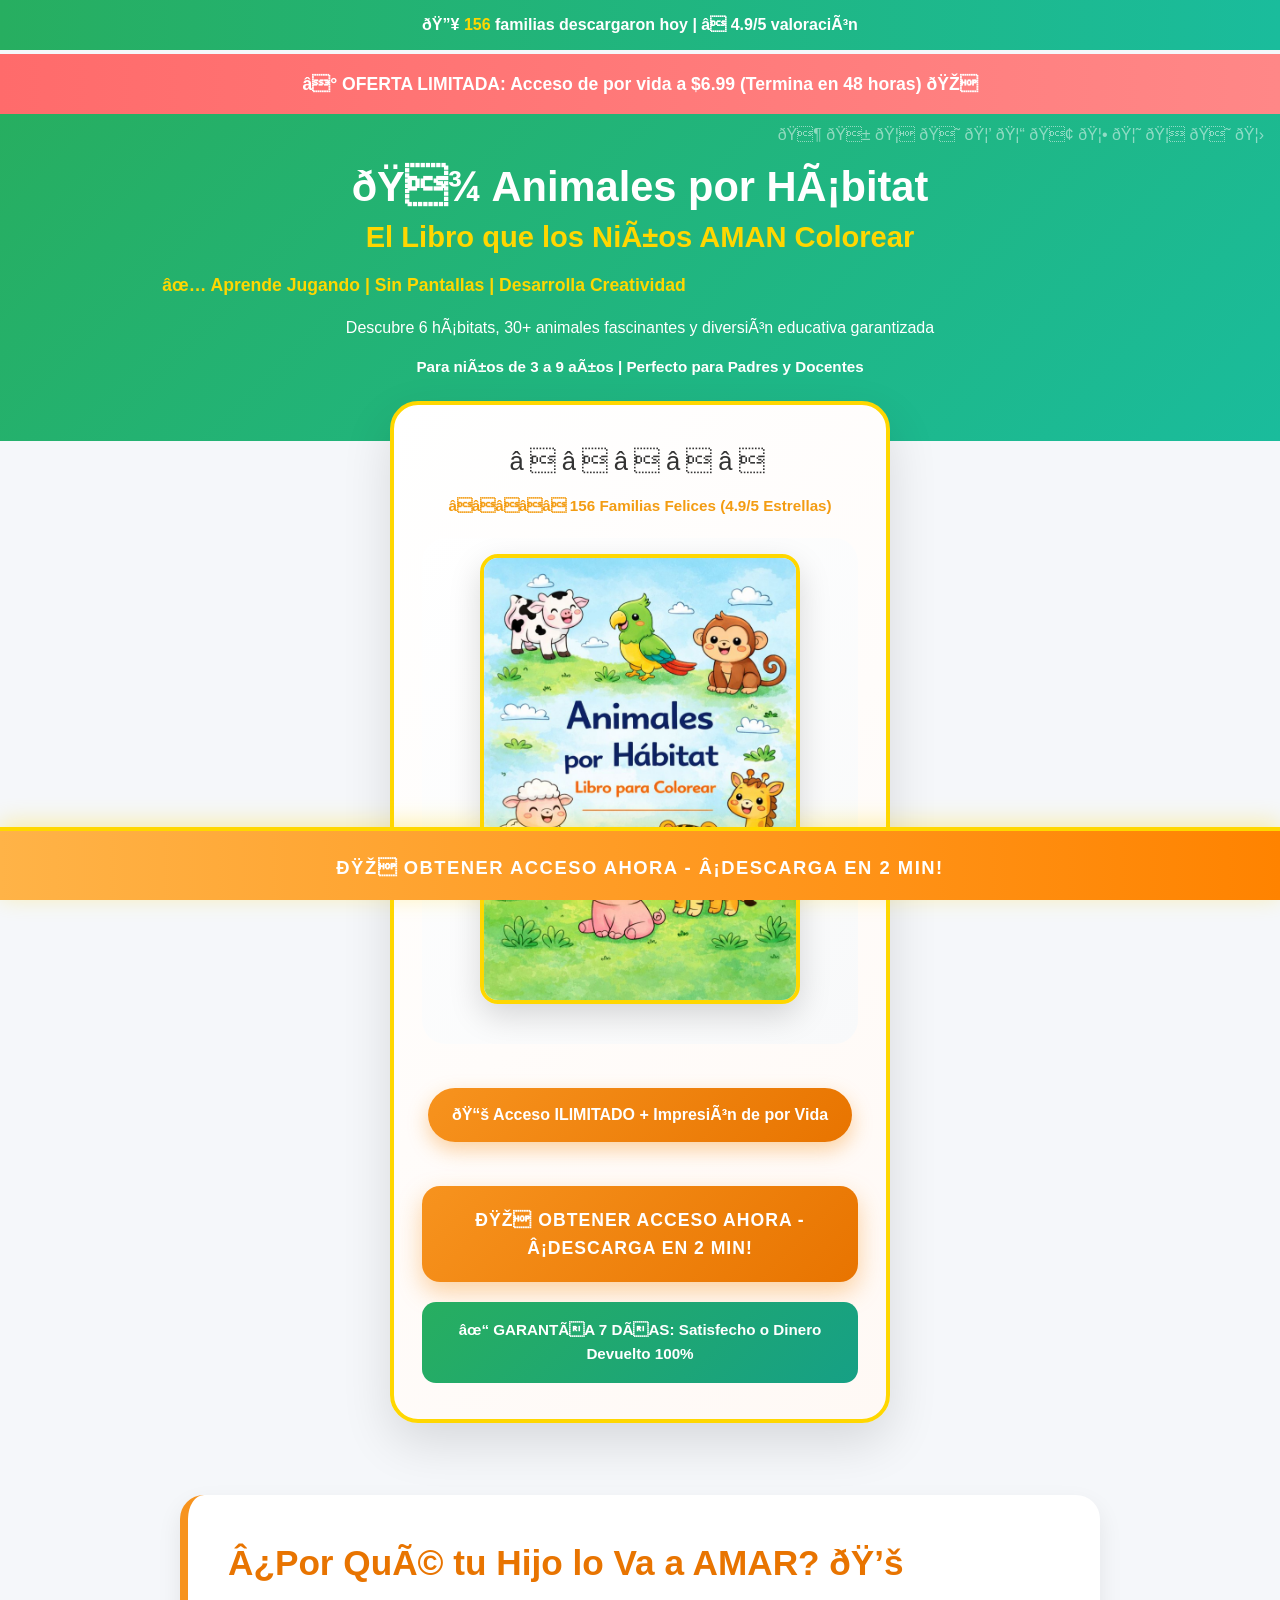
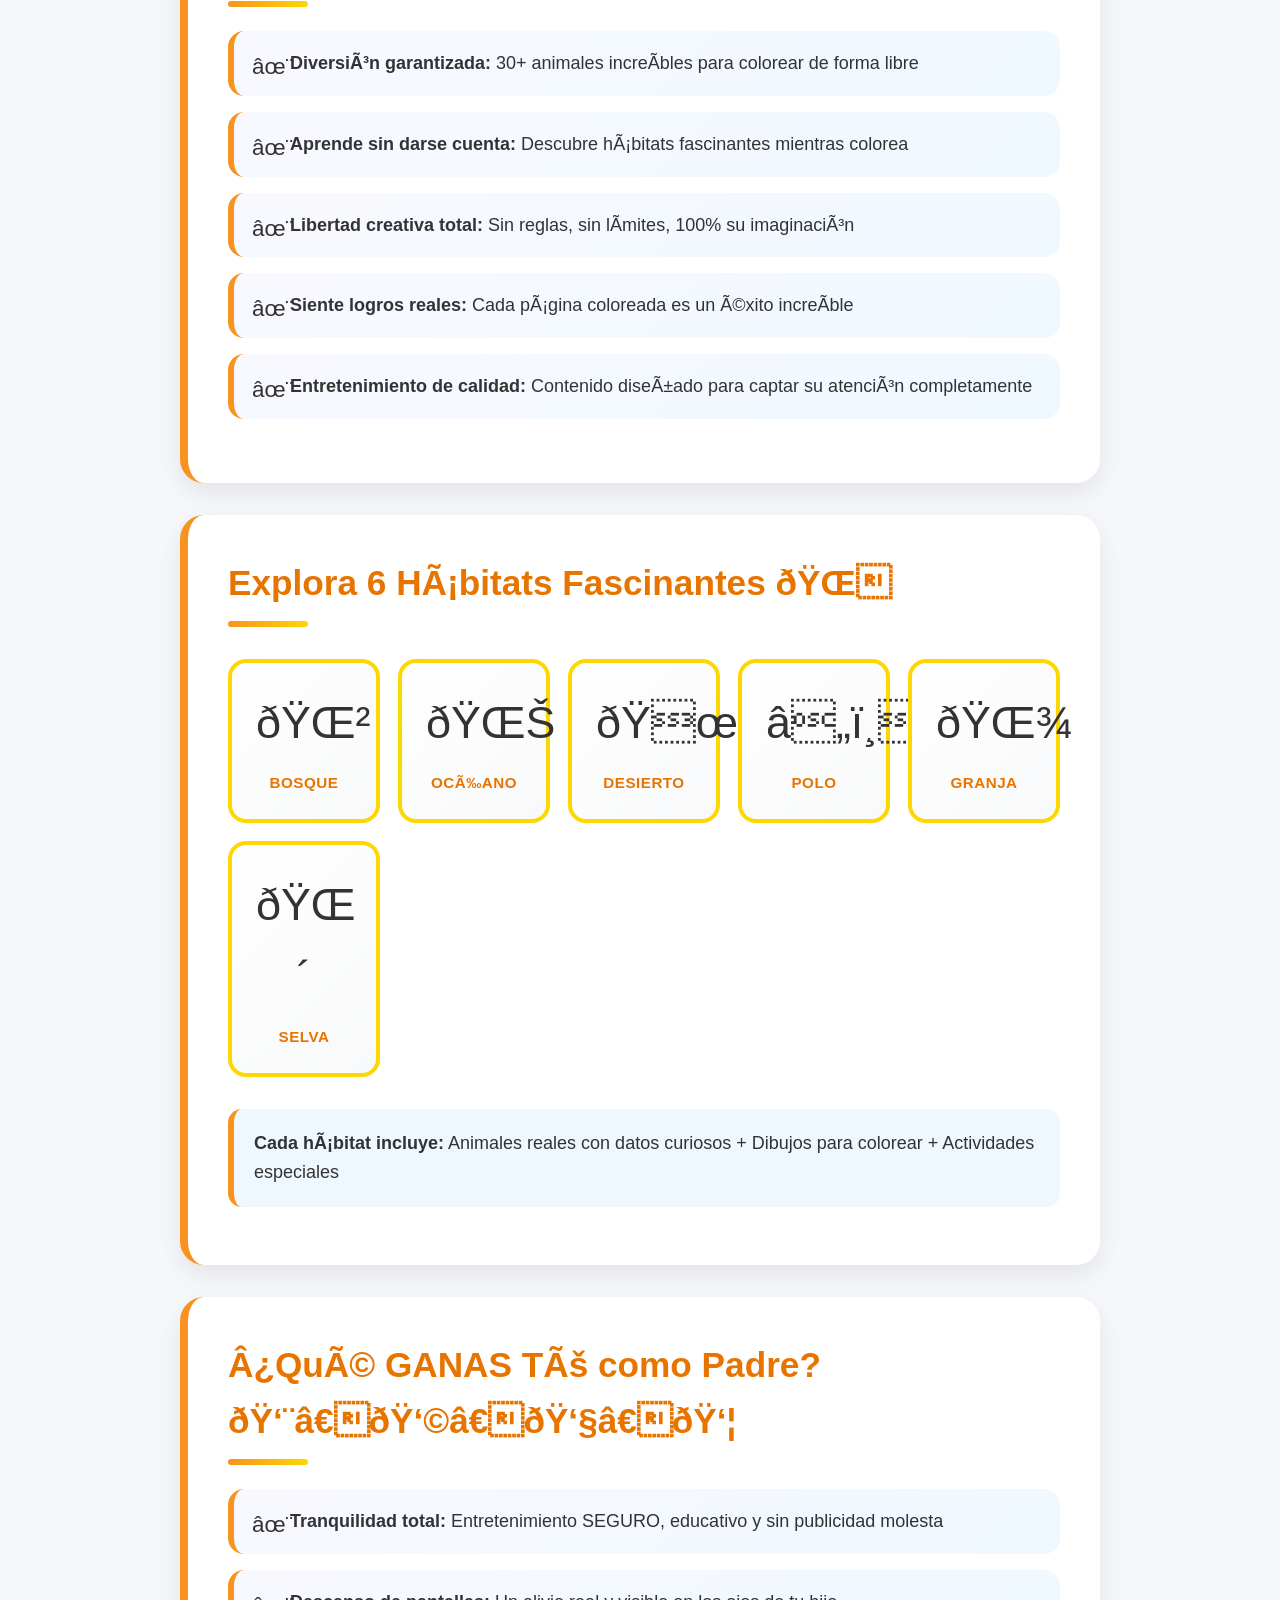
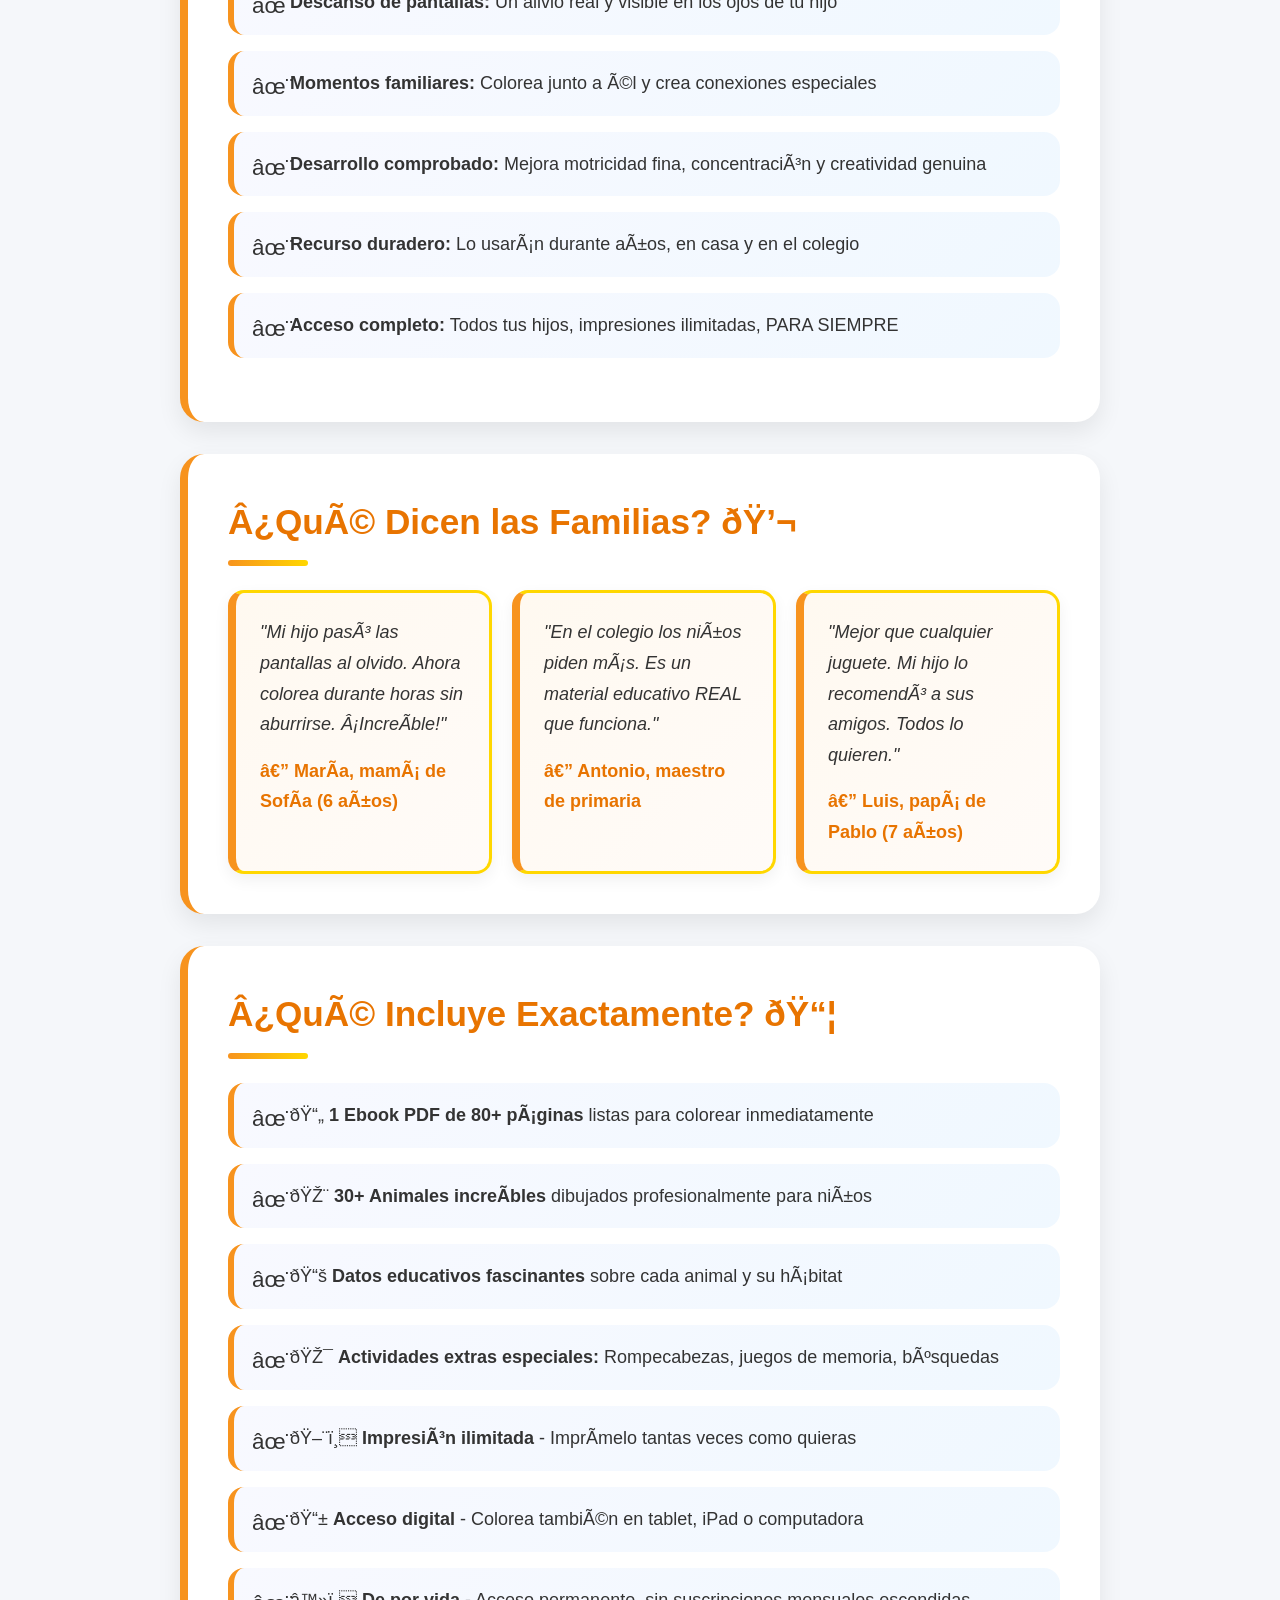
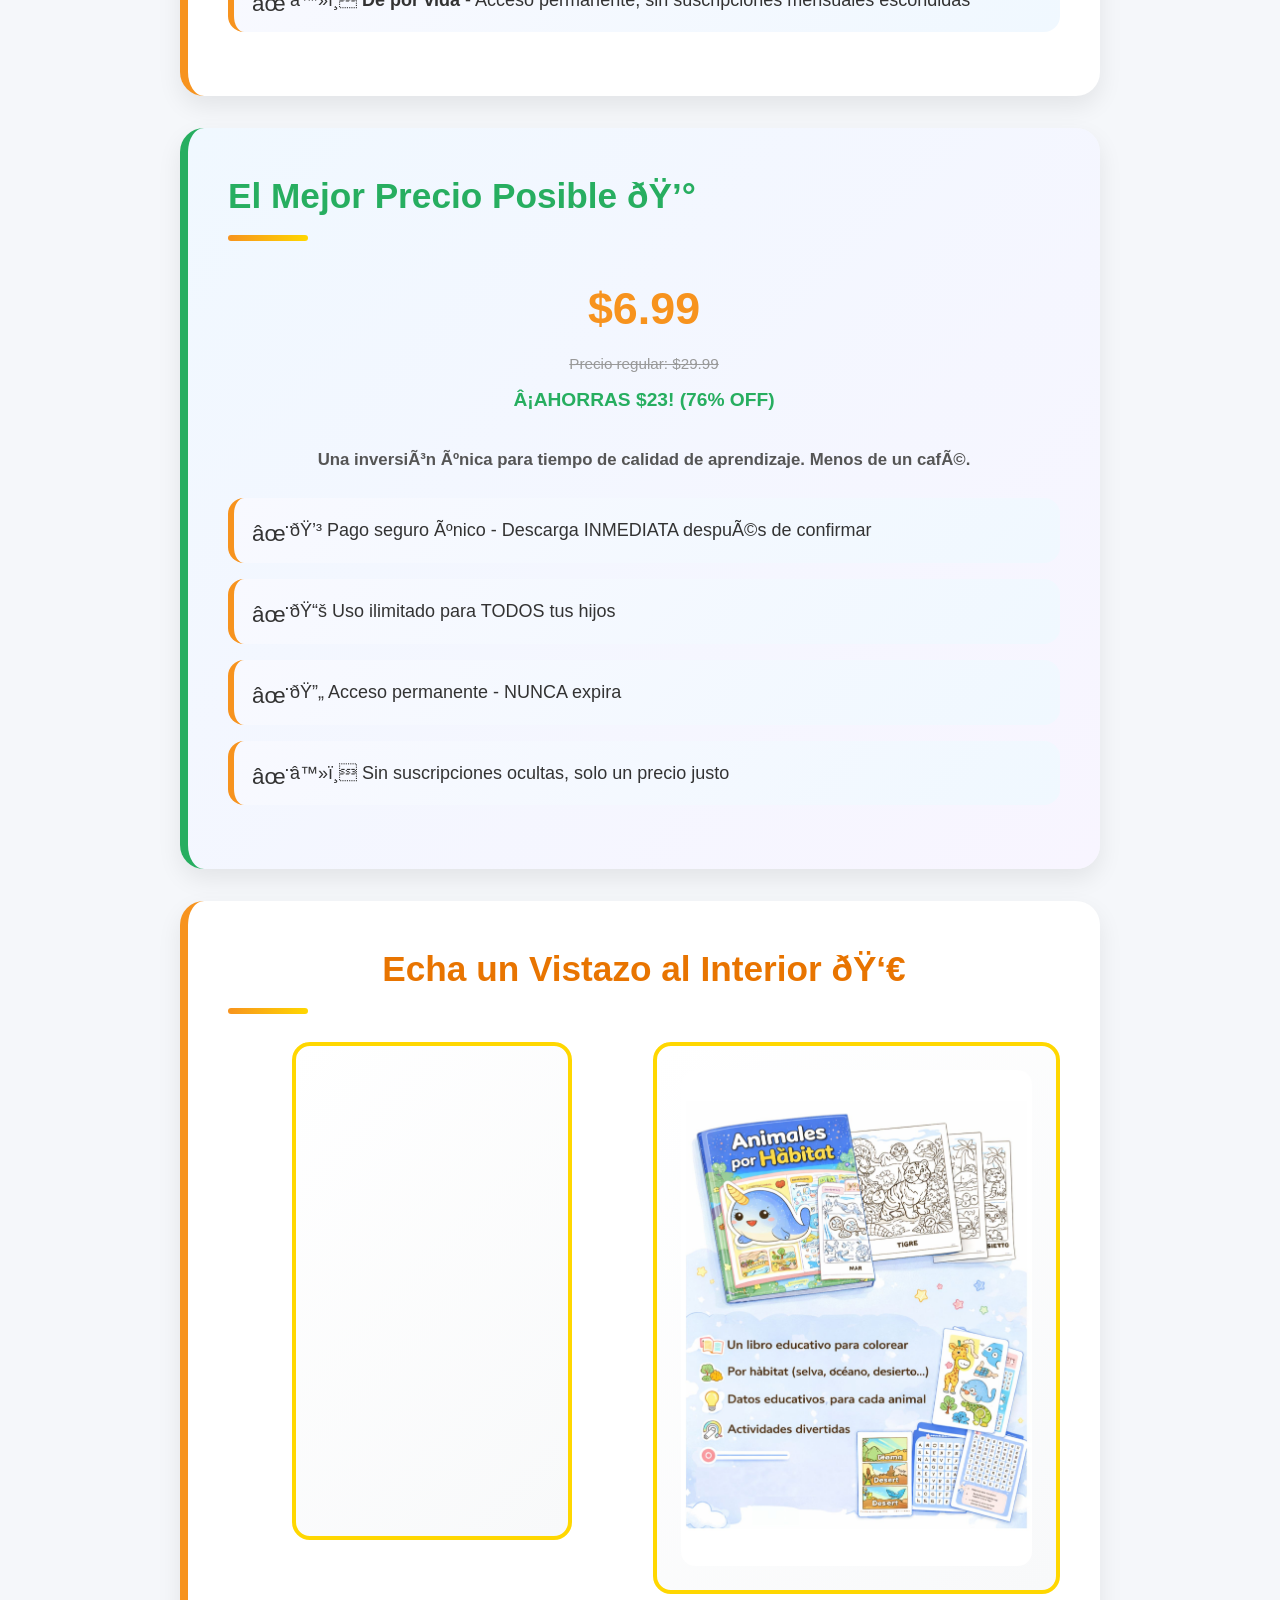
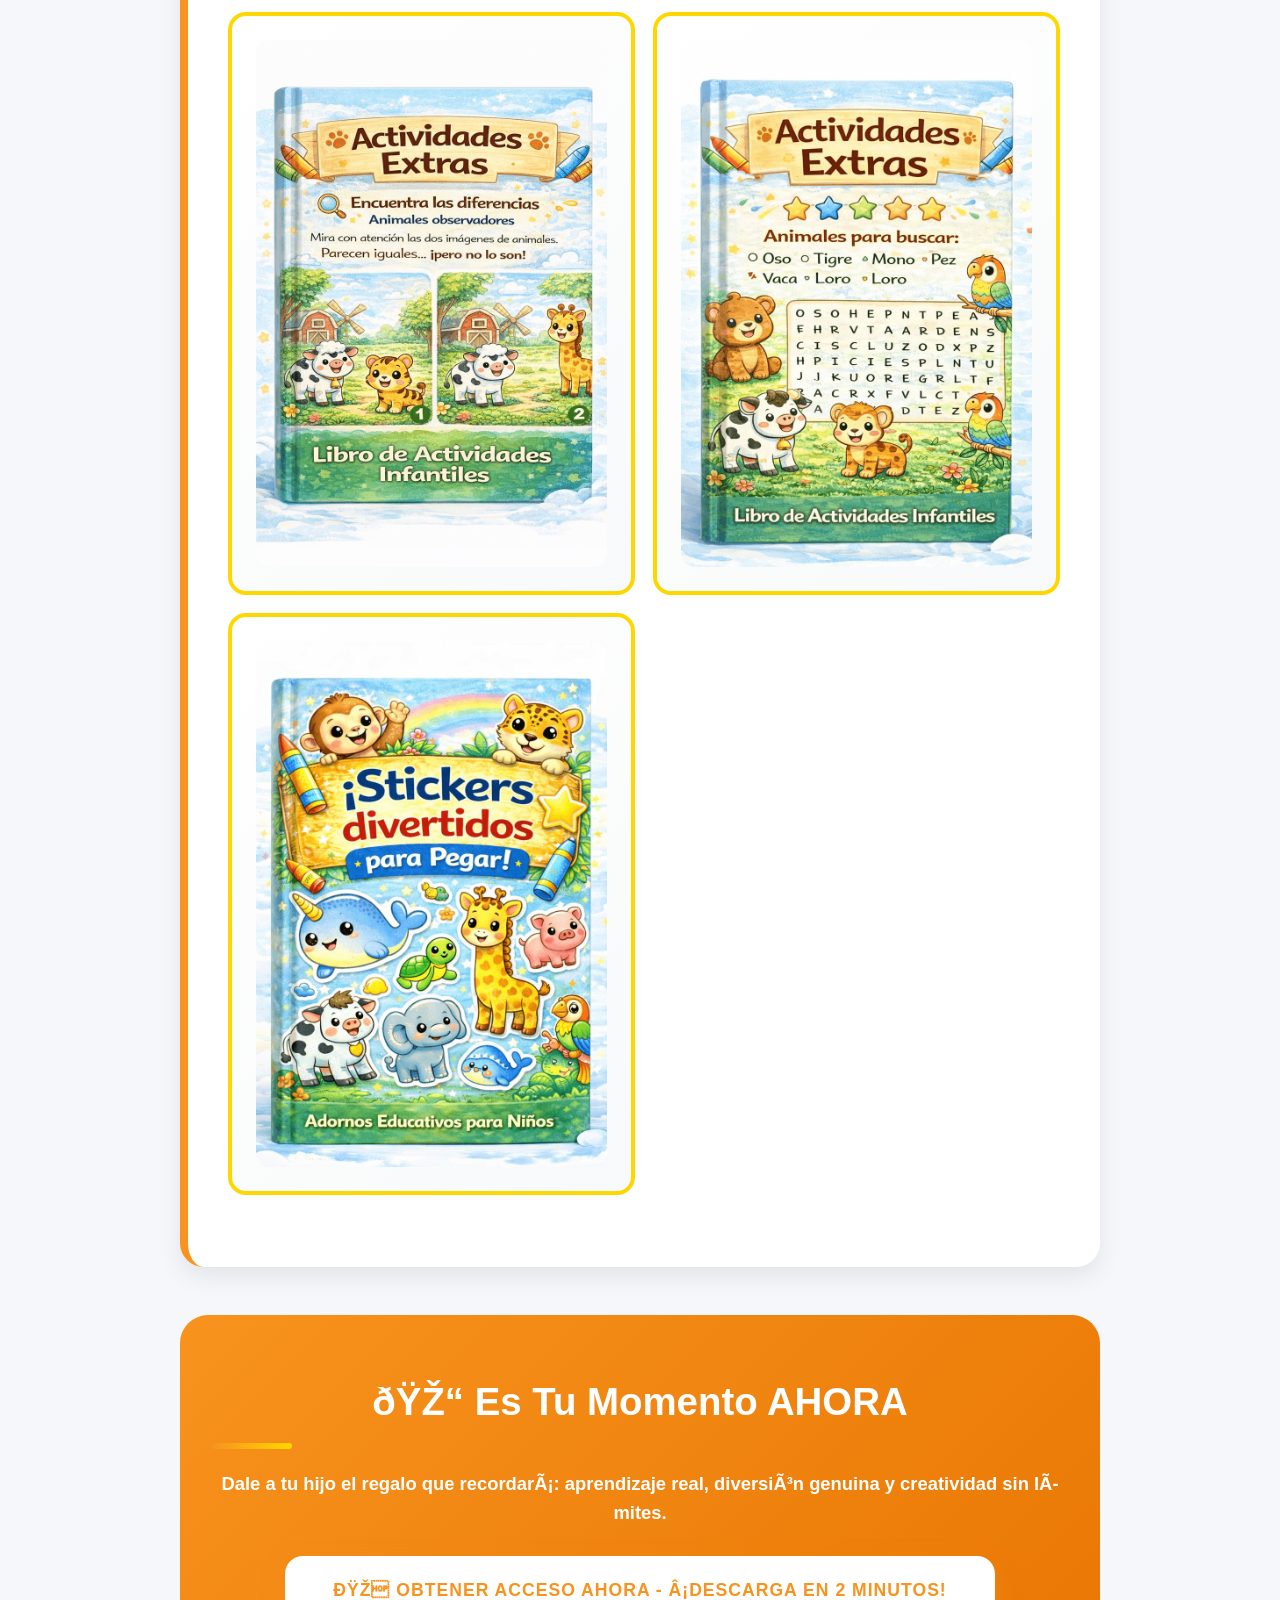
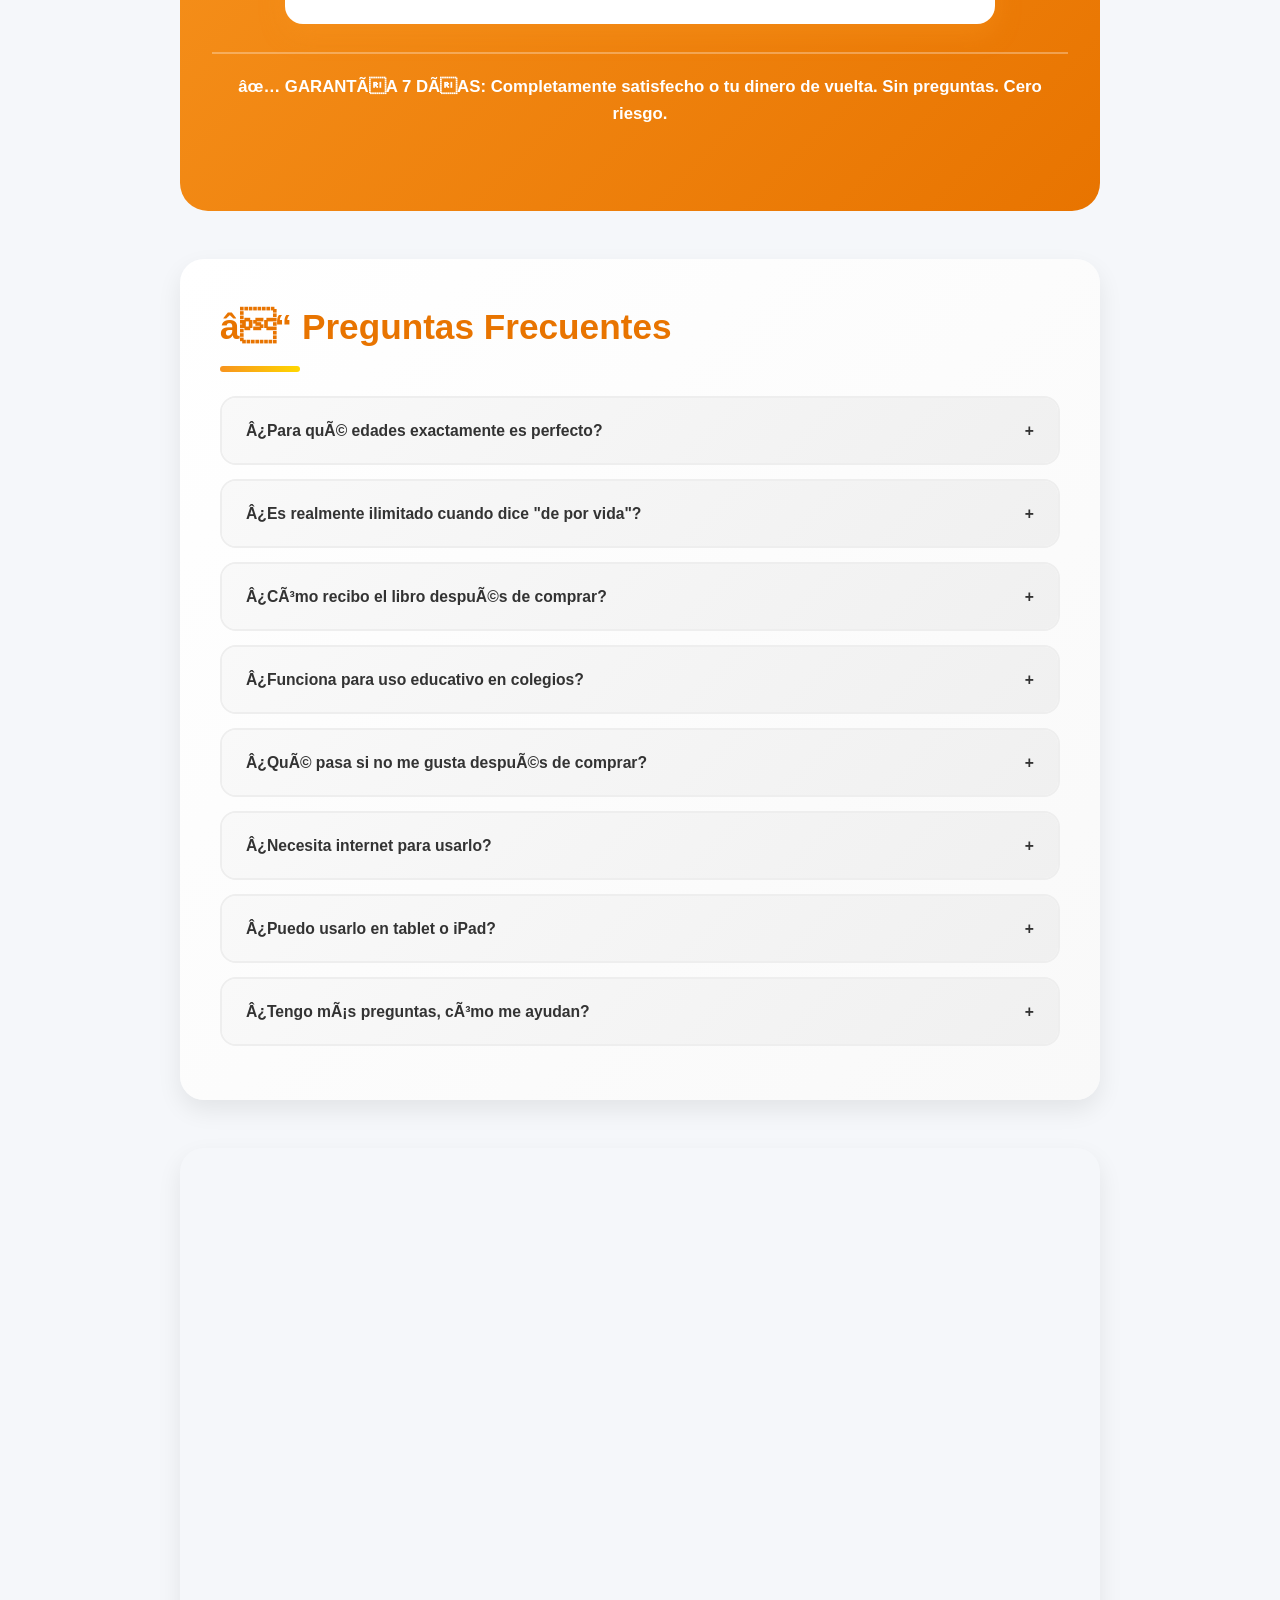
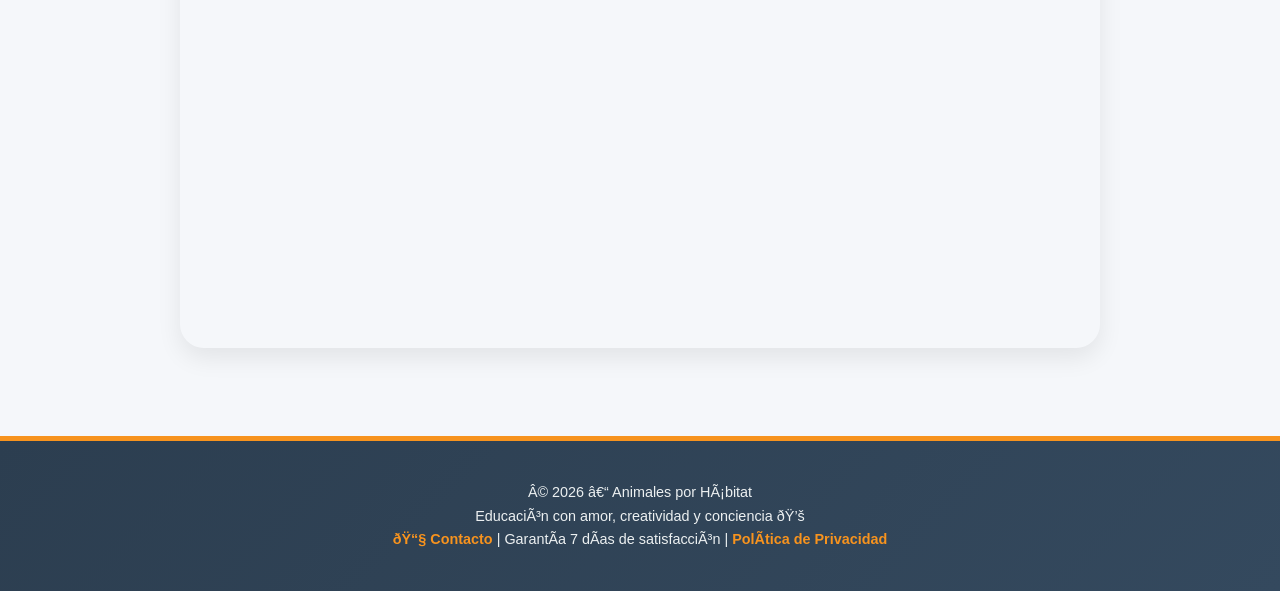
==== animales-habitat/index.html @ 16e258a2 "boton fijo" ====
<style>
      .fixed-bottom-btn {
        position: fixed;
        left: 0;
        right: 0;
        bottom: 0;
        z-index: 99999;
        background: linear-gradient(90deg, #ffb347 0%, #ff8300 100%);
        color: #fff;
        font-weight: 900;
        font-size: 1.15rem;
        text-align: center;
        padding: 22px 0 18px 0;
        border-top: 4px solid #ffd700;
        box-shadow: 0 -4px 24px 0 #ffd70055;
        text-transform: uppercase;
        letter-spacing: 1.5px;
        cursor: pointer;
        transition: background 0.2s, box-shadow 0.2s;
        display: flex;
        justify-content: center;
        align-items: center;
      }
      .fixed-bottom-btn:hover {
        background: linear-gradient(90deg, #ff8300 0%, #ffb347 100%);
        box-shadow: 0 -8px 32px 0 #ffd70099;
      }
      .fixed-bottom-btn a {
        color: #fff;
        text-decoration: none;
        width: 100%;
        display: block;
      }
      @media (max-width: 600px) {
        .fixed-bottom-btn {
          font-size: 1rem;
          padding: 16px 0 14px 0;
        }
      }
    </style>
    <div class="fixed-bottom-btn">
      <a href="https://pay.hotmart.com/O103935436Y" target="_blank" rel="noopener">
        🎁 OBTENER ACCESO AHORA - ¡DESCARGA EN 2 MIN!
      </a>
    </div>
<!doctype html>
<html lang="es">
  <head>
    <meta charset="UTF-8" />
    <meta name="viewport" content="width=device-width, initial-scale=1.0" />
    <title>Animales por Hábitat – Libro Educativo para Colorear | +4.9★</title>
    <meta
      name="description"
      content="Libro educativo para colorear con 30+ animales y 6 hábitats. Aprenden mientras juegan, sin pantallas. Para niños 3-9 años. Acceso ilimitado $6.99"
    />

    <!-- Facebook Pixel Code -->
    <!-- Meta Pixel Code -->
    <script>
      !(function (f, b, e, v, n, t, s) {
        if (f.fbq) return;
        n = f.fbq = function () {
          n.callMethod
            ? n.callMethod.apply(n, arguments)
            : n.queue.push(arguments);
        };
        if (!f._fbq) f._fbq = n;
        n.push = n;
        n.loaded = !0;
        n.version = "2.0";
        n.queue = [];
        t = b.createElement(e);
        t.async = !0;
        t.src = v;
        s = b.getElementsByTagName(e)[0];
        s.parentNode.insertBefore(t, s);
      })(
        window,
        document,
        "script",
        "https://connect.facebook.net/en_US/fbevents.js",
      );
      fbq("init", "1241944681198019");
      fbq("track", "PageView");
    </script>
    <noscript
      ><img
        height="1"
        width="1"
        style="display: none"
        src="https://www.facebook.com/tr?id=1241944681198019&ev=PageView&noscript=1"
    /></noscript>
    <!-- End Meta Pixel Code -->
    <!-- End Facebook Pixel Code -->

    <style>
      :root {
        --orange: #f7931e;
        --orange-dark: #e87400;
        --green: #27ae60;
        --bg: #f5f7fa;
        --card: #ffffff;
        --accent-yellow: #ffd700;
      }

      * {
        box-sizing: border-box;
      }

      html,
      body {
        margin: 0;
        padding: 0;
        overflow-x: hidden;
        width: 100%;
      }

      body {
        padding-top: 54px;
        font-family:
          -apple-system, BlinkMacSystemFont, "Segoe UI", Roboto,
          "Helvetica Neue", Arial, sans-serif;
        background: var(--bg);
        color: #333;
        line-height: 1.6;
        font-size: clamp(16px, 2.5vw, 18px);
      }

      /* CONTADOR SUPERIOR */
      .counter-fixed {
        position: fixed;
        top: 0;
        left: 0;
        width: 100%;
        background: linear-gradient(90deg, var(--green), #1abc9c);
        color: #fff;
        text-align: center;
        padding: 12px 16px;
        font-weight: 700;
        z-index: 9999;
        font-size: clamp(0.85rem, 2vw, 1rem);
      }

      .counter-fixed strong {
        color: var(--accent-yellow);
      }

      /* BANNER URGENCIA */
      .urgency-banner {
        background: linear-gradient(90deg, #ff6b6b, #ff8787);
        color: #fff;
        padding: 16px;
        text-align: center;
        font-weight: 800;
        font-size: clamp(0.95rem, 2.5vw, 1.1rem);
        animation: pulse-banner 2s infinite;
      }

      @keyframes pulse-banner {
        0%,
        100% {
          transform: scale(1);
        }
        50% {
          transform: scale(1.02);
        }
      }

      /* HEADER */
      header {
        background: linear-gradient(135deg, var(--green), #1abc9c);
        color: #fff;
        text-align: center;
        padding: 48px 24px 48px;
        position: relative;
        overflow: hidden;
      }

      header::before {
        content: "🐶 🐱 🦁 🐘 🦒 🦓 🐢 🦕 🦘 🦏 🐘 🦛";
        position: absolute;
        top: 8px;
        right: 16px;
        font-size: 1rem;
        opacity: 0.5;
      }

      header h1 {
        font-size: clamp(1.8rem, 6vw, 2.6rem);
        margin: 0 0 12px 0;
        font-weight: 900;
        line-height: 1.2;
      }

      header h1 span {
        display: block;
        font-size: 0.7em;
        color: var(--accent-yellow);
        margin-top: 8px;
      }

      header p {
        max-width: 800px;
        margin: 14px auto;
        font-size: 1rem;
      }

      /* HERO CARD PRINCIPAL */
      .hero-card {
        max-width: 500px;
        background: linear-gradient(135deg, #fff, #fff9f5);
        border-radius: 28px;
        padding: 36px 28px;
        box-shadow: 0 20px 50px rgba(0, 0, 0, 0.12);
        text-align: center;
        position: relative;
        margin: -40px auto 40px;
        border: 4px solid var(--accent-yellow);
      }

      .hero-card::before {
        content: "⭐⭐⭐⭐⭐";
        display: block;
        font-size: 1.6rem;
        margin-bottom: 12px;
        letter-spacing: 6px;
      }

      .rating-text {
        font-size: 0.95rem;
        color: #f39c12;
        font-weight: 800;
        margin-bottom: 20px;
      }

      .hero-card img {
        width: 100%;
        border-radius: 24px;
        margin-bottom: 24px;
        object-fit: cover;
        box-shadow: 0 16px 40px rgba(0, 0, 0, 0.15);
        transition:
          transform 0.4s ease,
          box-shadow 0.4s ease;
        border: 5px solid var(--accent-yellow);
      }

      .hero-card img:hover {
        transform: scale(1.08);
        box-shadow: 0 20px 50px rgba(247, 147, 30, 0.35);
      }

      /* HERO CAROUSEL */
      .hero-carousel-container {
        position: relative;
        width: 100%;
        margin-bottom: 24px;
        border-radius: 24px;
        overflow: hidden;
        background: linear-gradient(135deg, #fff, #f8f9fa);
      }

      .hero-carousel-track {
        display: flex;
        transition: transform 0.5s cubic-bezier(0.25, 0.46, 0.45, 0.94);
        width: 100%;
      }

      .hero-carousel-slide {
        min-width: 100%;
        display: flex;
        align-items: center;
        justify-content: center;
        padding: 16px;
      }

      .hero-carousel-slide img {
        max-width: 100%;
        max-height: 450px;
        width: auto;
        height: auto;
        object-fit: contain;
        border-radius: 18px;
        box-shadow: 0 12px 32px rgba(0, 0, 0, 0.15);
        border: 4px solid var(--accent-yellow);
        transition:
          transform 0.3s ease,
          box-shadow 0.3s ease;
      }

      .hero-carousel-slide img:hover {
        transform: scale(1.05);
        box-shadow: 0 16px 40px rgba(247, 147, 30, 0.3);
      }

      .hero-carousel-btn {
        position: absolute;
        top: 50%;
        transform: translateY(-50%);
        background: rgba(247, 147, 30, 0.85);
        color: white;
        border: none;
        width: 48px;
        height: 48px;
        border-radius: 50%;
        font-size: 24px;
        cursor: pointer;
        display: flex;
        align-items: center;
        justify-content: center;
        transition: all 0.3s ease;
        z-index: 10;
      }

      .hero-carousel-btn:hover {
        background: var(--orange);
        transform: translateY(-50%) scale(1.12);
      }

      .hero-carousel-btn.prev {
        left: 10px;
      }

      .hero-carousel-btn.next {
        right: 10px;
      }

      .hero-carousel-indicators {
        display: flex;
        justify-content: center;
        gap: 8px;
        padding: 16px 0 0;
      }

      .hero-carousel-indicator {
        width: 10px;
        height: 10px;
        border-radius: 50%;
        background: #ddd;
        cursor: pointer;
        transition: all 0.3s ease;
      }

      .hero-carousel-indicator.active {
        background: var(--orange);
        width: 28px;
        border-radius: 5px;
      }

      .price-tag {
        display: inline-block;
        background: linear-gradient(135deg, var(--orange), var(--orange-dark));
        color: #fff;
        padding: 14px 24px;
        border-radius: 28px;
        font-size: 1rem;
        font-weight: 900;
        margin: 20px 0;
        box-shadow: 0 8px 20px rgba(247, 147, 30, 0.4);
      }

      .cta-btn {
        display: inline-block;
        max-width: 100%;
        padding: 20px 48px;
        background: linear-gradient(135deg, var(--orange), var(--orange-dark));
        color: #fff;
        border-radius: 18px;
        text-decoration: none;
        font-weight: 900;
        text-align: center;
        animation: pulse-infinite 2.5s infinite;
        box-shadow: 0 10px 25px rgba(247, 147, 30, 0.4);
        transition: all 0.3s ease;
        font-size: clamp(0.95rem, 2.2vw, 1.1rem);
        cursor: pointer;
        border: none;
        text-transform: uppercase;
        letter-spacing: 1px;
      }

      .cta-btn:hover {
        transform: translateY(-5px);
        box-shadow: 0 16px 40px rgba(247, 147, 30, 0.6);
        animation-play-state: paused;
      }

      @keyframes pulse-infinite {
        0% {
          box-shadow: 0 0 0 0 rgba(247, 147, 30, 0.7);
        }
        50% {
          box-shadow: 0 0 0 14px rgba(247, 147, 30, 0);
        }
        100% {
          box-shadow: 0 0 0 0 rgba(247, 147, 30, 0);
        }
      }

      .guarantee-badge {
        background: linear-gradient(135deg, #27ae60, #16a085);
        color: #fff;
        padding: 16px 20px;
        border-radius: 14px;
        margin-top: 20px;
        font-weight: 800;
        font-size: 0.95rem;
        display: inline-block;
      }

      /* SECCIÓN */
      section {
        max-width: 960px;
        margin: 0 auto;
        padding: 32px 20px;
      }

      /* CARD GENERAL */
      .card {
        background: #fff;
        border-radius: 24px;
        padding: 40px;
        margin-bottom: 32px;
        box-shadow: 0 10px 24px rgba(0, 0, 0, 0.08);
        transition: all 0.3s ease;
        border-left: 8px solid var(--orange);
      }

      .card:hover {
        box-shadow: 0 16px 40px rgba(0, 0, 0, 0.12);
        transform: translateY(-6px);
      }

      h2 {
        color: var(--orange-dark);
        font-size: clamp(1.4rem, 5vw, 2.2rem);
        margin: 0 0 24px 0;
        font-weight: 900;
        position: relative;
        padding-bottom: 16px;
      }

      h2::after {
        content: "";
        position: absolute;
        bottom: 0;
        left: 0;
        width: 80px;
        height: 6px;
        background: linear-gradient(90deg, var(--orange), var(--accent-yellow));
        border-radius: 3px;
      }

      ul {
        list-style: none;
        padding: 0;
        margin: 24px 0;
      }

      li {
        padding: 18px 24px;
        padding-left: 56px;
        position: relative;
        margin-bottom: 16px;
        background: linear-gradient(135deg, #f8f9ff, #f0f8ff);
        border-radius: 16px;
        border-left: 6px solid var(--orange);
        transition: all 0.3s ease;
        font-weight: 500;
        line-height: 1.6;
      }

      li:hover {
        background: linear-gradient(135deg, #fffbf0, #fff5e6);
        transform: translateX(8px);
        box-shadow: 0 8px 18px rgba(247, 147, 30, 0.2);
      }

      li::before {
        content: "✨";
        position: absolute;
        left: 18px;
        font-size: 1.4rem;
        animation: twinkle 2s infinite;
      }

      @keyframes twinkle {
        0%,
        100% {
          opacity: 1;
        }
        50% {
          opacity: 0.5;
        }
      }

      /* HÁBITATS SHOWCASE - Para hábitats pequeños */
      .habitats-showcase {
        display: grid;
        grid-template-columns: repeat(auto-fit, minmax(150px, 1fr));
        gap: 18px;
        margin: 32px 0;
      }

      /* GALLERY PREVIEW - Para vista interior (2 columnas desktop, 1 mobile) */
      .gallery-preview {
        display: grid;
        grid-template-columns: 1fr;
        gap: 18px;
        margin: 32px 0;
      }

      @media (min-width: 768px) {
        .gallery-preview {
          grid-template-columns: repeat(2, 1fr);
        }
      }

      .habitat-box {
        background: linear-gradient(135deg, #fff, #f8f9fa);
        border: 4px solid var(--accent-yellow);
        border-radius: 18px;
        padding: 24px;
        text-align: center;
        transition: all 0.3s ease;
        cursor: pointer;
      }

      .habitat-box:hover {
        transform: scale(1.1) rotateZ(2deg);
        box-shadow: 0 14px 32px rgba(247, 147, 30, 0.3);
      }

      .habitat-box .emoji {
        font-size: 2.8rem;
        display: block;
        margin-bottom: 12px;
      }

      .habitat-box .label {
        font-weight: 900;
        color: var(--orange-dark);
        font-size: 0.95rem;
        letter-spacing: 0.5px;
      }

      /* TESTIMONIOS */
      .testimonials {
        display: grid;
        grid-template-columns: 1fr;
        gap: 20px;
        margin-top: 24px;
      }

      @media (min-width: 750px) {
        .testimonials {
          grid-template-columns: repeat(3, 1fr);
        }
      }

      .testimonial {
        background: linear-gradient(135deg, #fff9f0, #fffbf8);
        border: 3px solid var(--accent-yellow);
        border-left: 8px solid var(--orange);
        padding: 24px;
        border-radius: 16px;
        font-style: italic;
        box-shadow: 0 6px 16px rgba(0, 0, 0, 0.06);
        transition: all 0.3s ease;
        line-height: 1.7;
      }

      .testimonial:hover {
        transform: translateY(-8px);
        box-shadow: 0 14px 32px rgba(247, 147, 30, 0.2);
      }

      .testimonial strong {
        display: block;
        margin-top: 16px;
        color: var(--orange-dark);
        font-style: normal;
        font-weight: 800;
      }

      /* GRID IMÁGENES */
      .card:has(.hero-card) {
        display: grid;
        grid-template-columns: 1fr;
        gap: 28px;
      }

      @media (min-width: 750px) {
        .card:has(.hero-card) {
          grid-template-columns: repeat(2, 1fr);
        }
      }

      @media (min-width: 1050px) {
        .card:has(.hero-card) {
          grid-template-columns: repeat(3, 1fr);
        }
      }

      .card .hero-card {
        max-width: 100%;
        margin: 0;
        padding: 24px;
        background: linear-gradient(135deg, #fff, #f9f9f9);
      }

      /* CTA FINAL */
      .final-cta-section {
        background: linear-gradient(135deg, var(--orange), var(--orange-dark));
        color: #fff;
        text-align: center;
        padding: 56px 32px;
        border-radius: 28px;
        margin: 48px 0;
        position: relative;
        overflow: hidden;
      }

      .final-cta-section h2 {
        color: #fff;
        margin-bottom: 20px;
        font-size: 2.4rem;
      }

      .final-cta-section p {
        font-size: 1.15rem;
        margin-bottom: 28px;
        font-weight: 600;
        line-height: 1.6;
      }

      /* FAQ */
      .faq {
        background: linear-gradient(135deg, #fff, #f9f9f9);
        border-radius: 24px;
        padding: 40px;
        box-shadow: 0 10px 24px rgba(0, 0, 0, 0.08);
        margin-top: 40px;
      }

      .faq-item {
        border-radius: 16px;
        margin-bottom: 14px;
        border: 2px solid #eee;
        overflow: hidden;
        transition: all 0.3s ease;
      }

      .faq-item:hover {
        border-color: var(--orange);
        box-shadow: 0 6px 16px rgba(247, 147, 30, 0.12);
      }

      .faq-question {
        padding: 20px 24px;
        background: linear-gradient(135deg, #f9f9f9, #f0f0f0);
        font-weight: 800;
        cursor: pointer;
        display: flex;
        justify-content: space-between;
        align-items: center;
        font-size: 0.98rem;
        user-select: none;
        transition: background 0.3s ease;
      }

      .faq-question:hover {
        background: linear-gradient(135deg, #fffbf0, #fff5e6);
      }

      .faq-answer {
        display: none;
        padding: 24px;
        background: #fff;
        line-height: 1.8;
      }

      /* FOOTER */
      footer {
        background: linear-gradient(135deg, #2c3e50, #34495e);
        color: #ecf0f1;
        text-align: center;
        padding: 40px 24px;
        font-size: 0.9rem;
        margin-top: 56px;
        border-top: 5px solid var(--orange);
      }

      footer a {
        color: var(--orange);
        text-decoration: none;
        font-weight: 800;
        transition: opacity 0.3s ease;
      }

      footer a:hover {
        opacity: 0.8;
      }

      @media (max-width: 768px) {
        .hero-card {
          margin: -30px auto 32px;
        }

        .card {
          padding: 28px;
        }

        section {
          padding: 20px 12px;
        }
      }
    </style>
  </head>

  <body>
    <div class="counter-fixed">
      🔥 <strong id="counter">156</strong> familias descargaron hoy | ⭐ 4.9/5
      valoración
    </div>

    <div class="urgency-banner">
      ⏰ OFERTA LIMITADA: Acceso de por vida a $6.99 (Termina en 48 horas) 🎁
    </div>

    <header>
      <h1>
        🐾 Animales por Hábitat<span>El Libro que los Niños AMAN Colorear</span>
      </h1>
      <p
        style="
          font-size: 1.1rem;
          font-weight: 700;
          color: var(--accent-yellow);
          margin: 16px 0;
        "
      >
        ✅ Aprende Jugando | Sin Pantallas | Desarrolla Creatividad
      </p>
      <p>
        Descubre 6 hábitats, 30+ animales fascinantes y diversión educativa
        garantizada
      </p>
      <p style="font-weight: 600; font-size: 0.95rem">
        Para niños de 3 a 9 años | Perfecto para Padres y Docentes
      </p>
    </header>

    <div class="hero-card">
      <div class="rating-text">
        ⭐⭐⭐⭐⭐ 156 Familias Felices (4.9/5 Estrellas)
      </div>
      <div class="hero-carousel-container">
        <div class="hero-carousel-track" id="heroCarouselTrack">
          <div class="hero-carousel-slide">
            <img
              src="../assets/portada.jpg"
              alt="Portada principal - Animales por Hábitat"
            />
          </div>
          <div class="hero-carousel-slide">
            <img
              src="../assets/portada2.jpg"
              alt="Vista interior - Contenido del libro"
            />
          </div>
          <div class="hero-carousel-slide">
            <img
              src="../assets/diferencias.png"
              alt="Actividad educativa - Encuentra las diferencias"
            />
          </div>
          <div class="hero-carousel-slide">
            <img
              src="../assets/sopa-letras.png"
              alt="Actividad educativa - Sopa de letras"
            />
          </div>
          <div class="hero-carousel-slide">
            <img
              src="../assets/stikers.png"
              alt="Stickers educativos para aprender"
            />
          </div>
        </div>
      </div>
      <div class="price-tag">📚 Acceso ILIMITADO + Impresión de por Vida</div>
      <div style="margin-top: 24px">
        <a href="https://pay.hotmart.com/O103935436Y" class="cta-btn"
          >🎁 OBTENER ACCESO AHORA - ¡DESCARGA EN 2 MIN!</a
        >
      </div>
      <div class="guarantee-badge">
        ✓ GARANTÍA 7 DÍAS: Satisfecho o Dinero Devuelto 100%
      </div>
    </div>

    <section>
      <!-- BENEFICIOS PARA NIÑOS -->
      <div class="card">
        <h2>¿Por Qué tu Hijo lo Va a AMAR? 💚</h2>
        <ul>
          <li>
            <strong>Diversión garantizada:</strong> 30+ animales increíbles para
            colorear de forma libre
          </li>
          <li>
            <strong>Aprende sin darse cuenta:</strong> Descubre hábitats
            fascinantes mientras colorea
          </li>
          <li>
            <strong>Libertad creativa total:</strong> Sin reglas, sin límites,
            100% su imaginación
          </li>
          <li>
            <strong>Siente logros reales:</strong> Cada página coloreada es un
            éxito increíble
          </li>
          <li>
            <strong>Entretenimiento de calidad:</strong> Contenido diseñado para
            captar su atención completamente
          </li>
        </ul>
      </div>

      <!-- HÁBITATS VISUAL -->
      <div class="card">
        <h2>Explora 6 Hábitats Fascinantes 🌍</h2>
        <div class="habitats-showcase">
          <div class="habitat-box">
            <span class="emoji">🌲</span>
            <span class="label">BOSQUE</span>
          </div>
          <div class="habitat-box">
            <span class="emoji">🌊</span>
            <span class="label">OCÉANO</span>
          </div>
          <div class="habitat-box">
            <span class="emoji">🏜️</span>
            <span class="label">DESIERTO</span>
          </div>
          <div class="habitat-box">
            <span class="emoji">❄️</span>
            <span class="label">POLO</span>
          </div>
          <div class="habitat-box">
            <span class="emoji">🌾</span>
            <span class="label">GRANJA</span>
          </div>
          <div class="habitat-box">
            <span class="emoji">🌴</span>
            <span class="label">SELVA</span>
          </div>
        </div>
        <p
          style="
            margin-top: 28px;
            background: #f0f8ff;
            padding: 20px;
            border-radius: 14px;
            border-left: 6px solid var(--orange);
            font-weight: 500;
          "
        >
          <strong>Cada hábitat incluye:</strong> Animales reales con datos
          curiosos + Dibujos para colorear + Actividades especiales
        </p>
      </div>

      <!-- BENEFICIOS PARA PADRES -->
      <div class="card">
        <h2>¿Qué GANAS TÚ como Padre? 👨‍👩‍👧‍👦</h2>
        <ul>
          <li>
            <strong>Tranquilidad total:</strong> Entretenimiento SEGURO,
            educativo y sin publicidad molesta
          </li>
          <li>
            <strong>Descanso de pantallas:</strong> Un alivio real y visible en
            los ojos de tu hijo
          </li>
          <li>
            <strong>Momentos familiares:</strong> Colorea junto a él y crea
            conexiones especiales
          </li>
          <li>
            <strong>Desarrollo comprobado:</strong> Mejora motricidad fina,
            concentración y creatividad genuina
          </li>
          <li>
            <strong>Recurso duradero:</strong> Lo usarán durante años, en casa y
            en el colegio
          </li>
          <li>
            <strong>Acceso completo:</strong> Todos tus hijos, impresiones
            ilimitadas, PARA SIEMPRE
          </li>
        </ul>
      </div>

      <!-- TESTIMONIOS -->
      <div class="card">
        <h2>¿Qué Dicen las Familias? 💬</h2>
        <div class="testimonials">
          <div class="testimonial">
            "Mi hijo pasó las pantallas al olvido. Ahora colorea durante horas
            sin aburrirse. ¡Increíble!"
            <strong>— María, mamá de Sofía (6 años)</strong>
          </div>
          <div class="testimonial">
            "En el colegio los niños piden más. Es un material educativo REAL
            que funciona." <strong>— Antonio, maestro de primaria</strong>
          </div>
          <div class="testimonial">
            "Mejor que cualquier juguete. Mi hijo lo recomendó a sus amigos.
            Todos lo quieren." <strong>— Luis, papá de Pablo (7 años)</strong>
          </div>
        </div>
      </div>

      <!-- QUÉ INCLUYE -->
      <div class="card">
        <h2>¿Qué Incluye Exactamente? 📦</h2>
        <ul>
          <li>
            📄 <strong>1 Ebook PDF de 80+ páginas</strong> listas para colorear
            inmediatamente
          </li>
          <li>
            🎨 <strong>30+ Animales increíbles</strong> dibujados
            profesionalmente para niños
          </li>
          <li>
            📚 <strong>Datos educativos fascinantes</strong> sobre cada animal y
            su hábitat
          </li>
          <li>
            🎯 <strong>Actividades extras especiales:</strong> Rompecabezas,
            juegos de memoria, búsquedas
          </li>
          <li>
            🖨️ <strong>Impresión ilimitada</strong> - Imprímelo tantas veces
            como quieras
          </li>
          <li>
            📱 <strong>Acceso digital</strong> - Colorea también en tablet, iPad
            o computadora
          </li>
          <li>
            ♻️ <strong>De por vida</strong> - Acceso permanente, sin
            suscripciones mensuales escondidas
          </li>
        </ul>
      </div>

      <!-- PRECIO Y VALOR -->
      <div
        class="card"
        style="
          background: linear-gradient(135deg, #f0f8ff, #f8f5ff);
          border-left: 8px solid var(--green);
        "
      >
        <h2 style="color: var(--green)">El Mejor Precio Posible 💰</h2>
        <div style="text-align: center; margin: 32px 0">
          <div
            style="font-size: 2.8rem; font-weight: 900; color: var(--orange)"
          >
            $6.99
          </div>
          <div
            style="
              font-size: 0.95rem;
              color: #999;
              text-decoration: line-through;
              margin: 8px 0;
            "
          >
            Precio regular: $29.99
          </div>
          <div style="color: var(--green); font-weight: 900; font-size: 1.2rem">
            ¡AHORRAS $23! (76% OFF)
          </div>
        </div>
        <p
          style="
            text-align: center;
            font-weight: 700;
            color: #555;
            font-size: 1.05rem;
            margin: 24px 0;
          "
        >
          Una inversión única para tiempo de calidad de aprendizaje.
          <strong>Menos de un café.</strong>
        </p>
        <ul style="margin-top: 20px">
          <li>
            💳 Pago seguro único - Descarga INMEDIATA después de confirmar
          </li>
          <li>📚 Uso ilimitado para TODOS tus hijos</li>
          <li>🔄 Acceso permanente - NUNCA expira</li>
          <li>♻️ Sin suscripciones ocultas, solo un precio justo</li>
        </ul>
      </div>

      <!-- IMÁGENES PREVIEW -->
      <div class="card" style="text-align: center">
        <h2>Echa un Vistazo al Interior 👀</h2>
        <div class="gallery-preview" style="margin-top: 28px">
          <div
            class="habitat-box"
            style="
              padding: 0;
              overflow: hidden;
              aspect-ratio: 9/16;
              max-width: 280px;
              margin: 0 auto;
            "
          >
            <iframe
              width="100%"
              height="100%"
              src="https://www.youtube.com/embed/1gTYStaUEy0?autoplay=1&mute=1&controls=0&loop=1&playlist=1gTYStaUEy0"
              frameborder="0"
              allow="
                accelerometer;
                autoplay;
                clipboard-write;
                encrypted-media;
                gyroscope;
                picture-in-picture;
              "
              style="border-radius: 18px; display: block"
            ></iframe>
          </div>
          <div class="habitat-box">
            <img
              src="../assets/portada2.jpg"
              alt="Muestra 1"
              style="width: 100%; border-radius: 14px; margin-bottom: 0"
            />
          </div>
          <div class="habitat-box">
            <img
              src="../assets/diferencias.png"
              alt="Muestra 2"
              style="width: 100%; border-radius: 14px; margin-bottom: 0"
            />
          </div>
          <div class="habitat-box">
            <img
              src="../assets/sopa-letras.png"
              alt="Muestra 3"
              style="width: 100%; border-radius: 14px; margin-bottom: 0"
            />
          </div>
          <div class="habitat-box">
            <img
              src="../assets/stikers.png"
              alt="Muestra 4"
              style="width: 100%; border-radius: 14px; margin-bottom: 0"
            />
          </div>
        </div>
      </div>

      <!-- CTA FINAL -->
      <div class="final-cta-section">
        <h2>🎓 Es Tu Momento AHORA</h2>
        <p>
          Dale a tu hijo el regalo que recordará: aprendizaje real, diversión
          genuina y creatividad sin límites.
        </p>
        <a
          href="https://pay.hotmart.com/O103935436Y"
          class="cta-btn"
          style="background: #fff; color: var(--orange); display: inline-block"
        >
          🎁 OBTENER ACCESO AHORA - ¡DESCARGA EN 2 MINUTOS!
        </a>
        <p
          style="
            font-size: 1.05rem;
            margin-top: 28px;
            border-top: 2px solid rgba(255, 255, 255, 0.3);
            padding-top: 20px;
          "
        >
          ✅ GARANTÍA 7 DÍAS: Completamente satisfecho o tu dinero de vuelta.
          Sin preguntas. <strong>Cero riesgo.</strong>
        </p>
      </div>

      <!-- FAQ -->
      <div class="faq">
        <h2>❓ Preguntas Frecuentes</h2>

        <div class="faq-item">
          <div class="faq-question">
            ¿Para qué edades exactamente es perfecto? <span>+</span>
          </div>
          <div class="faq-answer">
            Ideal para niños de 3 a 9 años. Los más pequeños disfrutan con las
            figuras grandes y coloridas. Los más mayores aprecian los datos
            educativos sobre cada animal. Todos aprenden mientras se divierten.
          </div>
        </div>

        <div class="faq-item">
          <div class="faq-question">
            ¿Es realmente ilimitado cuando dice "de por vida"? <span>+</span>
          </div>
          <div class="faq-answer">
            Sí, 100% ilimitado. Paga una sola vez, acceso de por vida. Imprime
            cuantas veces quieras para todos tus hijos, sin límites. Sin
            suscripciones mensuales sorpresa.
          </div>
        </div>

        <div class="faq-item">
          <div class="faq-question">
            ¿Cómo recibo el libro después de comprar? <span>+</span>
          </div>
          <div class="faq-answer">
            Descarga instantánea en PDF. Lo recibes en tu email en 2 minutos
            exactos. Puedes comenzar a imprimir y que tu hijo coloree
            inmediatamente.
          </div>
        </div>

        <div class="faq-item">
          <div class="faq-question">
            ¿Funciona para uso educativo en colegios? <span>+</span>
          </div>
          <div class="faq-answer">
            Absolutamente. Muchos maestros lo usan en clase. Es educativo,
            completamente seguro y sin violencia. Incluye licencia para uso
            educativo institucional.
          </div>
        </div>

        <div class="faq-item">
          <div class="faq-question">
            ¿Qué pasa si no me gusta después de comprar? <span>+</span>
          </div>
          <div class="faq-answer">
            Garantía 100% satisfecho. Si en 30 días no estás completamente
            feliz, devolvemos tu dinero sin preguntas. Cero riesgo, solo
            confianza.
          </div>
        </div>

        <div class="faq-item">
          <div class="faq-question">
            ¿Necesita internet para usarlo? <span>+</span>
          </div>
          <div class="faq-answer">
            No. Es un PDF que descargas. Una vez descargado, funciona totalmente
            sin conexión a internet. Perfecto para cualquier lugar.
          </div>
        </div>

        <div class="faq-item">
          <div class="faq-question">
            ¿Puedo usarlo en tablet o iPad? <span>+</span>
          </div>
          <div class="faq-answer">
            Sí, funciona en cualquier dispositivo que lea PDF: computadora,
            tablet, iPad, teléfono. Incluso hay aplicaciones especiales para
            colorear digitalmente.
          </div>
        </div>

        <div class="faq-item">
          <div class="faq-question">
            ¿Tengo más preguntas, cómo me ayudan? <span>+</span>
          </div>
          <div class="faq-answer">
            Contáctanos en soporte@tulibroeducativo.com. Respondemos en menos de
            24 horas. Tu satisfacción es nuestra prioridad número uno.
          </div>
        </div>
      </div>

      <!-- FORMULARIO DE PAGO HOTMART -->
      <div style="margin-top: 48px; text-align: center">
        <iframe
          src="https://pay.hotmart.com/O103935436Y"
          width="100%"
          height="800"
          frameborder="0"
          style="
            border: none;
            border-radius: 24px;
            box-shadow: 0 10px 24px rgba(0, 0, 0, 0.08);
          "
          title="Formulario de pago Hotmart"
        ></iframe>
      </div>
    </section>

    <footer>
      © 2026 – Animales por Hábitat<br />
      Educación con amor, creatividad y conciencia 💚<br />
      <a href="mailto:soporte@tulibroeducativo.com">📧 Contacto</a> | Garantía 7
      días de satisfacción | <a href="#">Política de Privacidad</a>
    </footer>

    <script>
      // HERO CAROUSEL FUNCTIONALITY - AUTO ADVANCE
      let heroCurrentSlide = 0;
      const heroSlides = document.querySelectorAll(".hero-carousel-slide");
      const heroTotalSlides = heroSlides.length;

      function updateHeroCarousel() {
        const track = document.getElementById("heroCarouselTrack");
        track.style.transform = `translateX(-${heroCurrentSlide * 100}%)`;
      }

      function autoAdvanceHeroCarousel() {
        heroCurrentSlide = (heroCurrentSlide + 1) % heroTotalSlides;
        updateHeroCarousel();
      }

      // Initialize hero carousel and set auto-advance
      document.addEventListener("DOMContentLoaded", () => {
        updateHeroCarousel();
        // Cambiar imagen cada 5 segundos infinitamente
        setInterval(autoAdvanceHeroCarousel, 5000);
      });

      // FAQ Interactivo
      document.querySelectorAll(".faq-question").forEach((q) => {
        q.addEventListener("click", () => {
          const answer = q.nextElementSibling;
          const isOpen = answer.style.display === "block";

          document
            .querySelectorAll(".faq-answer")
            .forEach((a) => (a.style.display = "none"));
          document
            .querySelectorAll(".faq-question span")
            .forEach((s) => (s.textContent = "+"));

          if (!isOpen) {
            answer.style.display = "block";
            q.querySelector("span").textContent = "−";
          }
        });
      });

      // Contador dinámico
      const counterElement = document.querySelector("#counter");
      const initialCount = parseInt(counterElement.textContent);

      setInterval(
        () => {
          const current = parseInt(counterElement.textContent);
          if (Math.random() > 0.3) {
            counterElement.textContent = current + 1;
          }
        },
        8000 + Math.random() * 12000,
      );
    </script>
  </body>
</html>
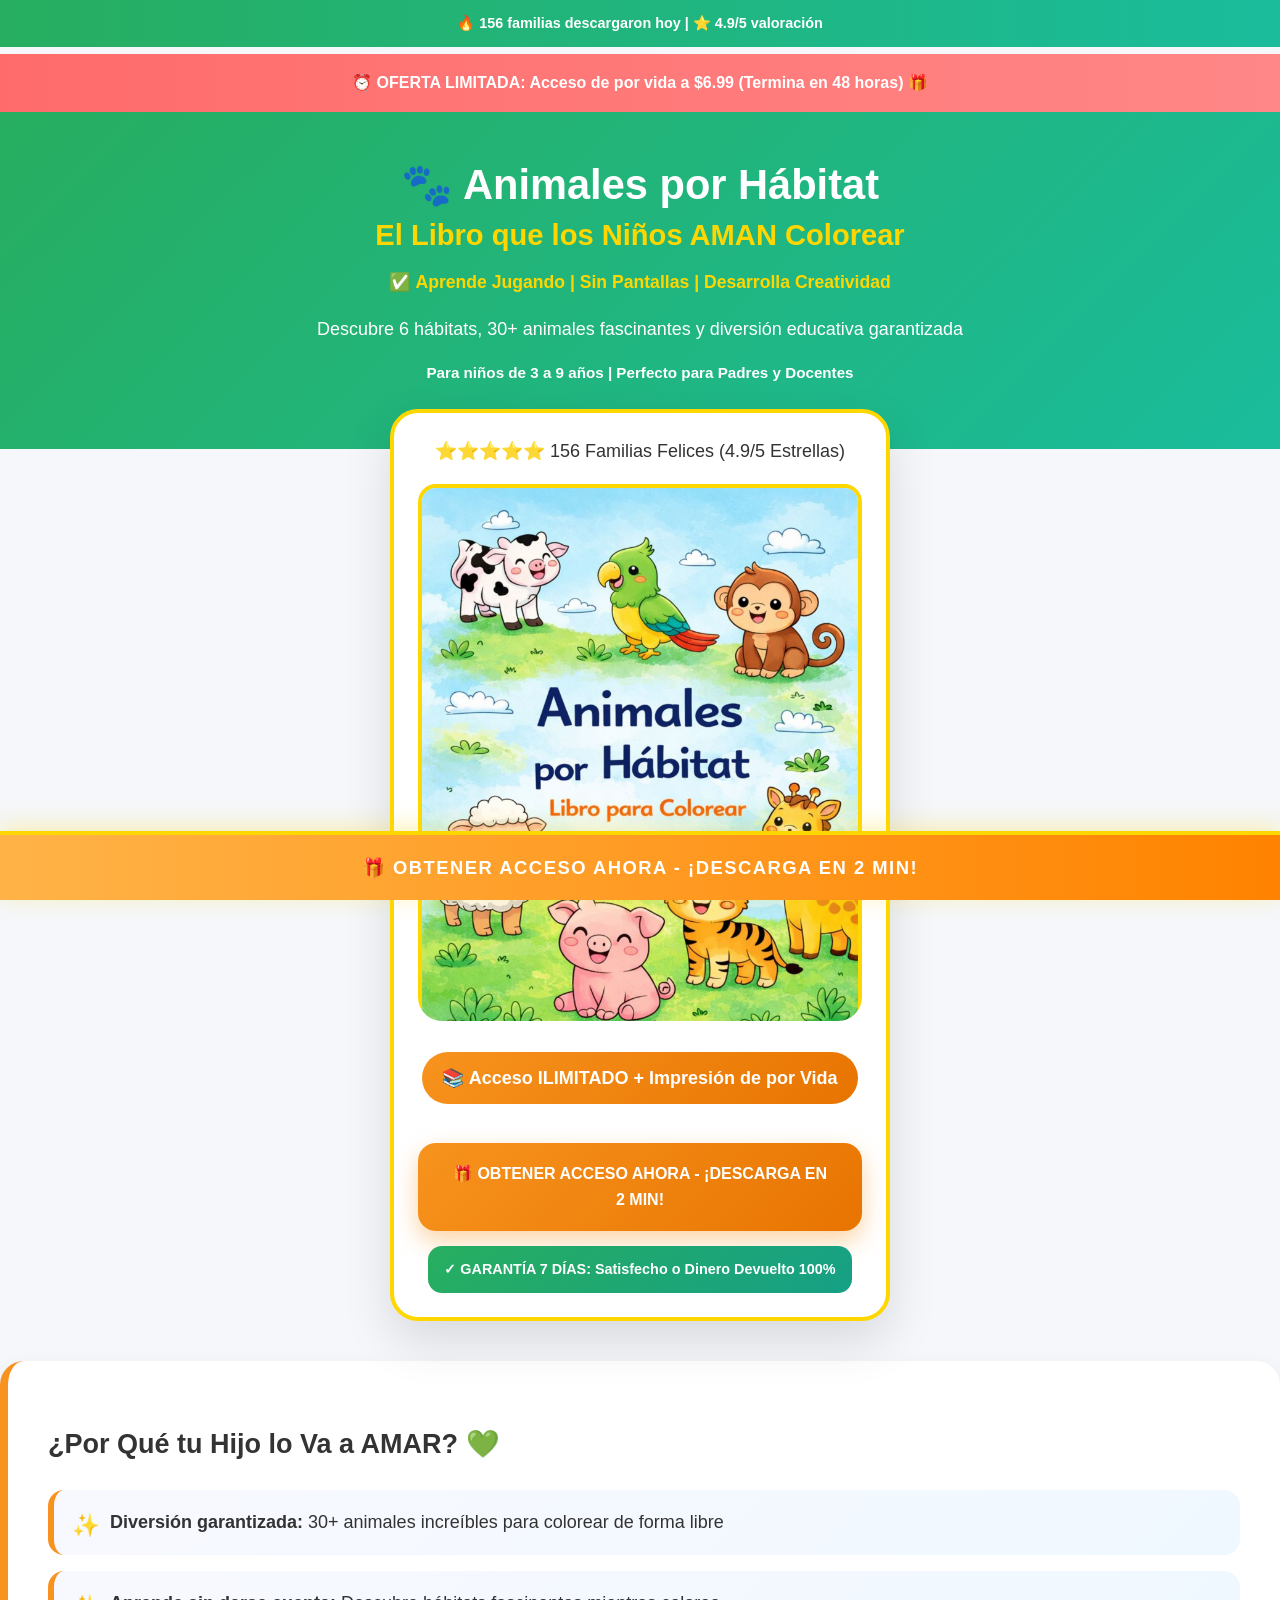
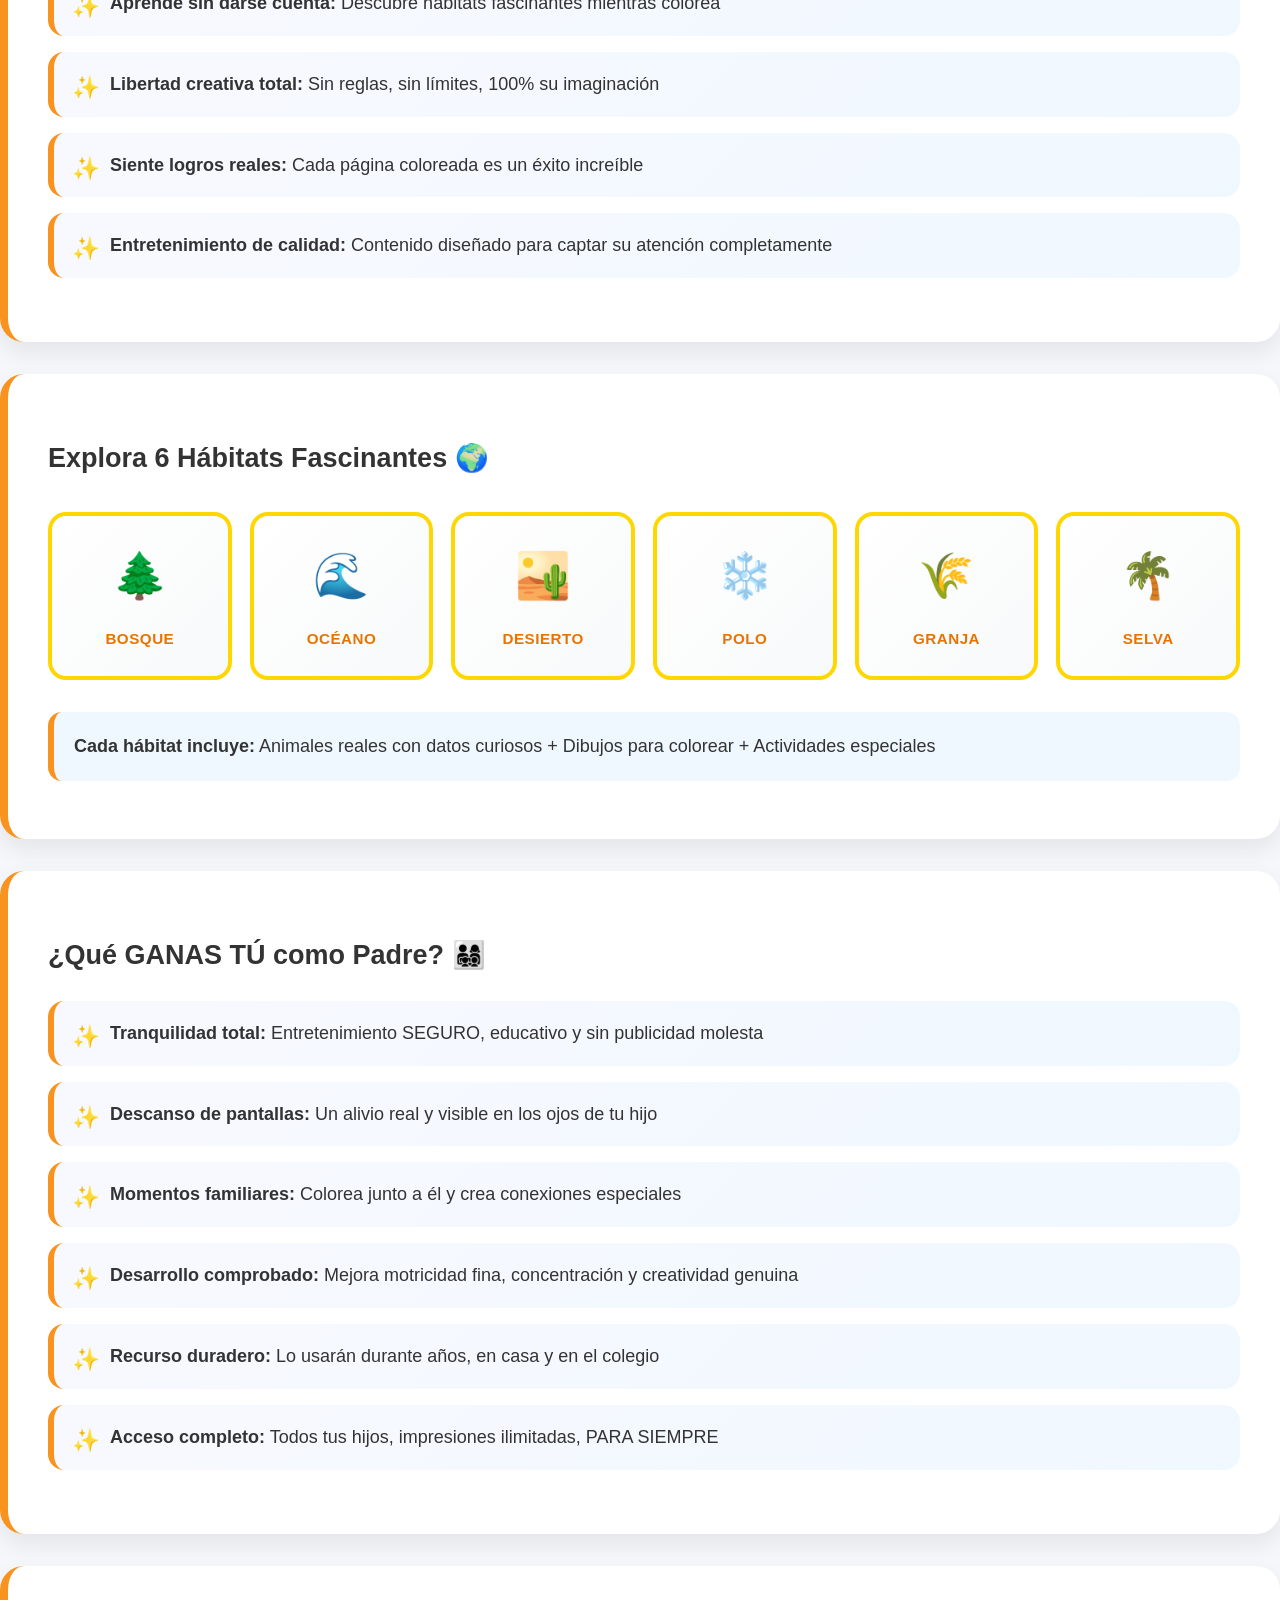
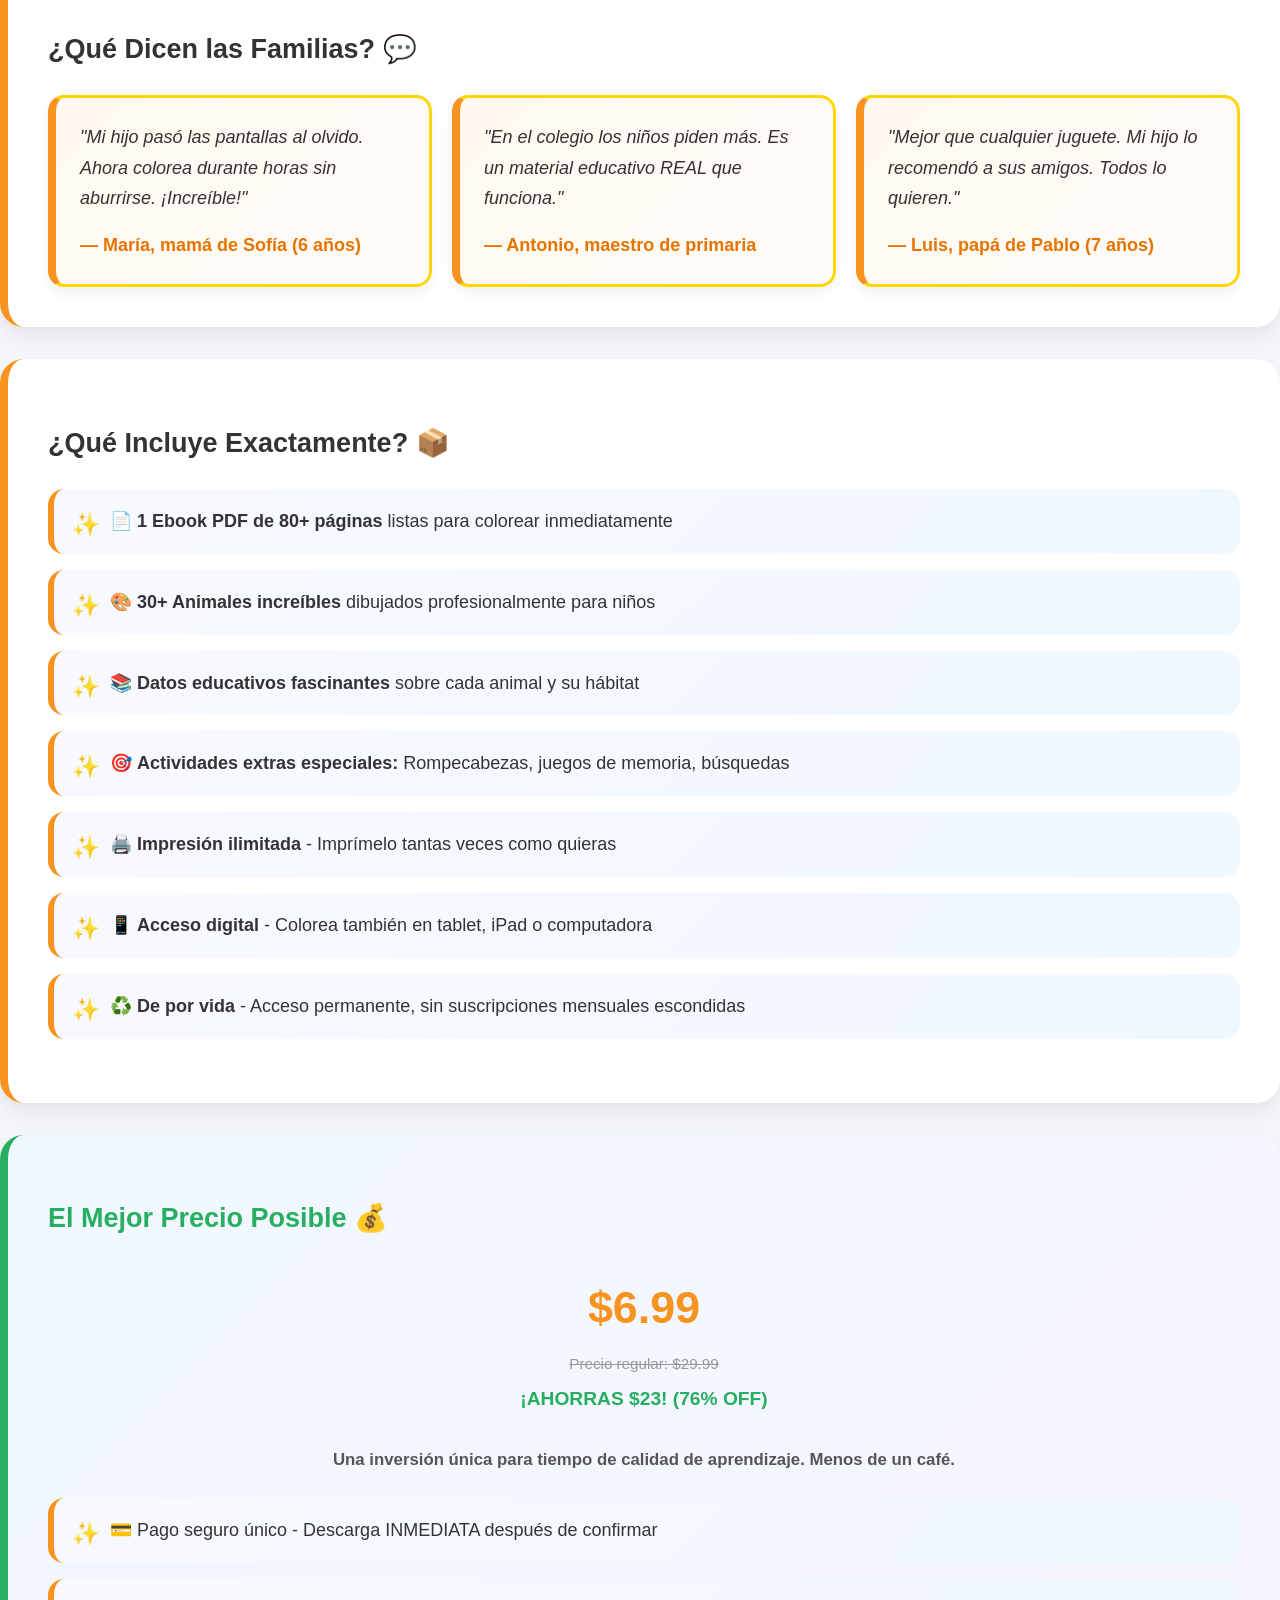
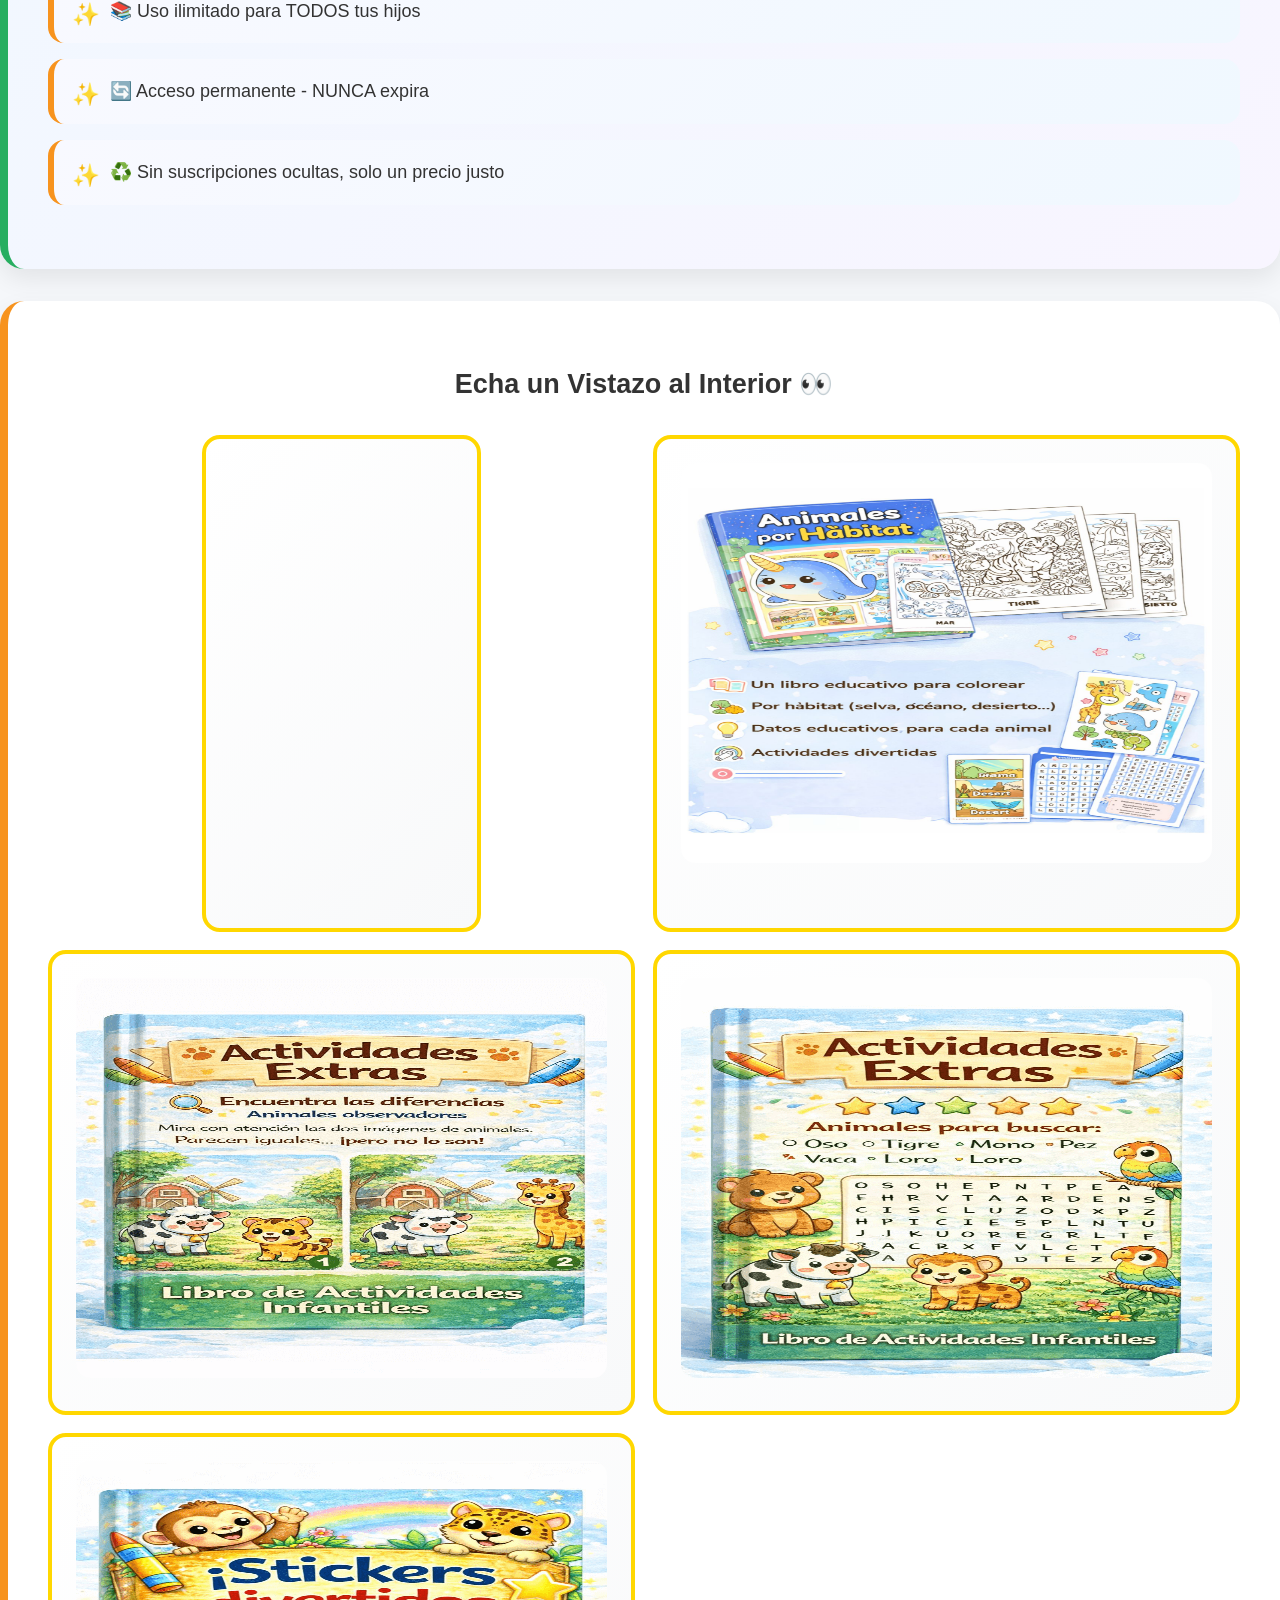
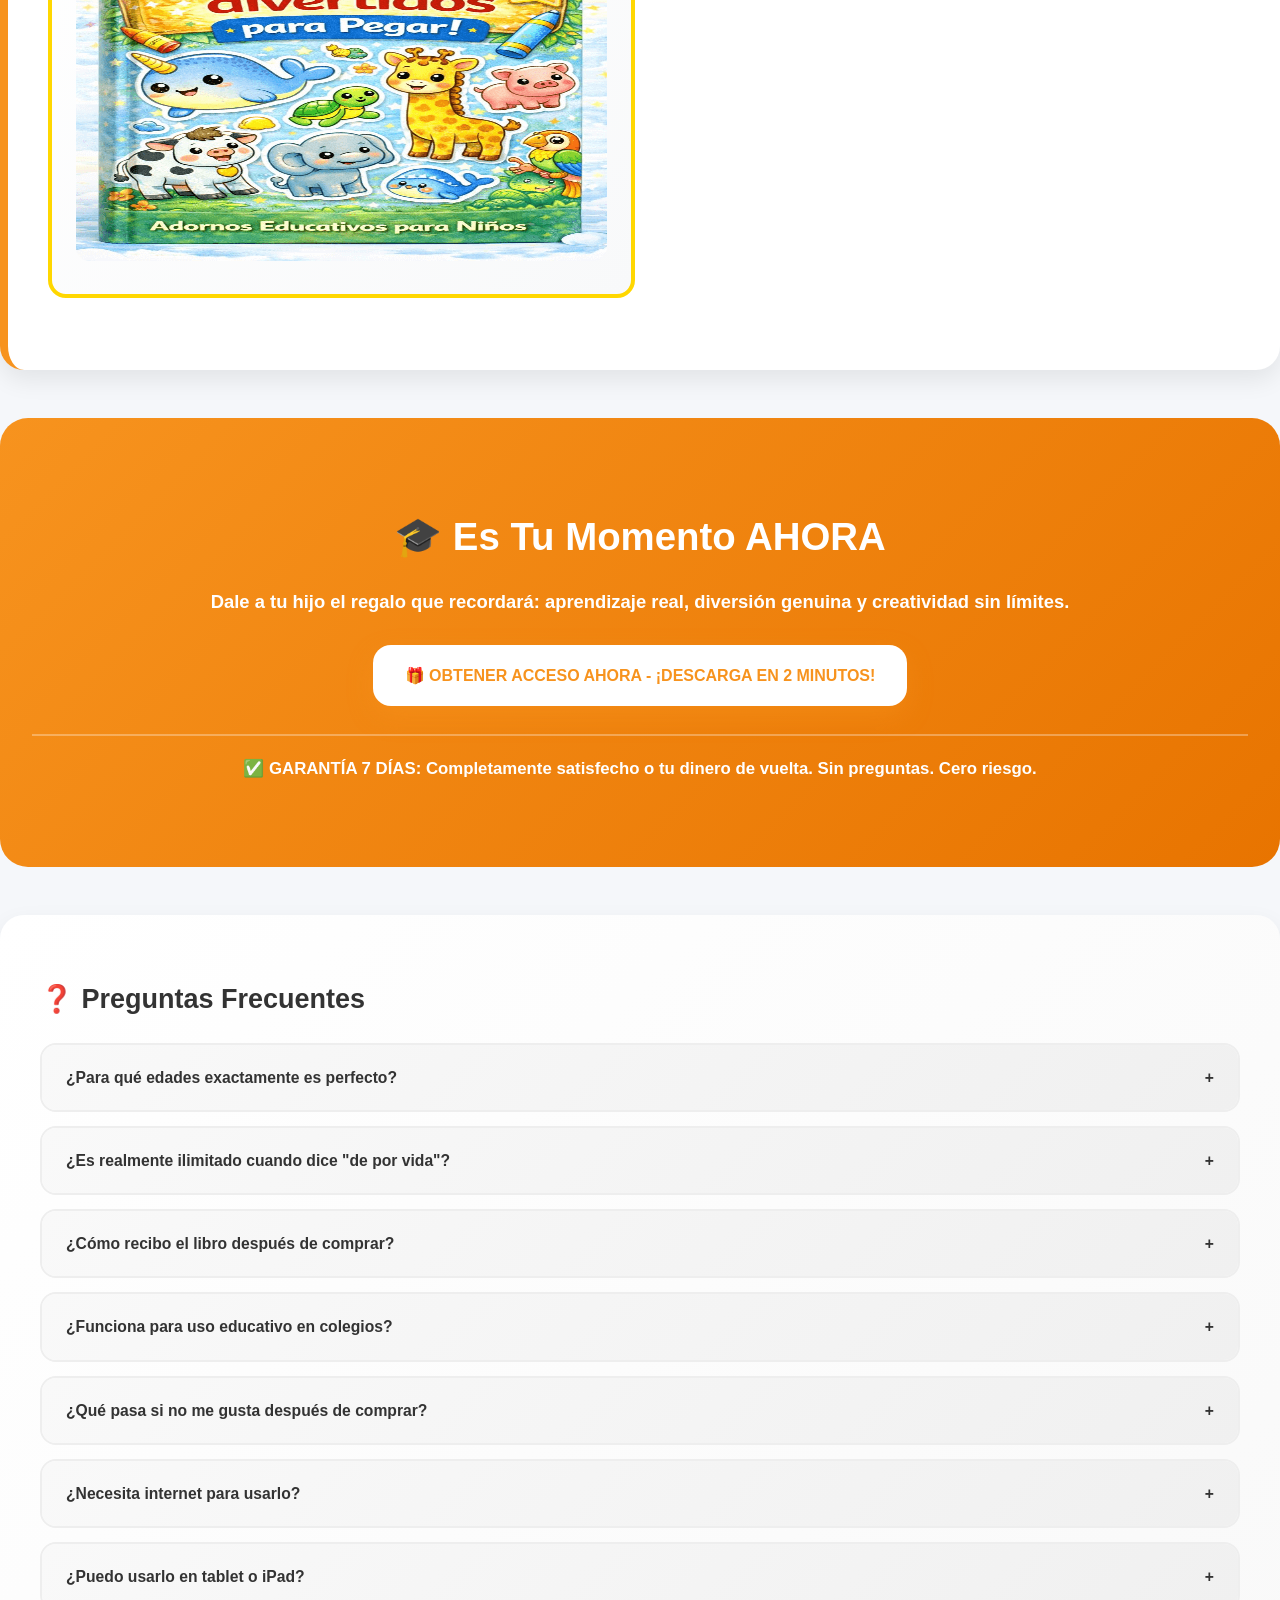
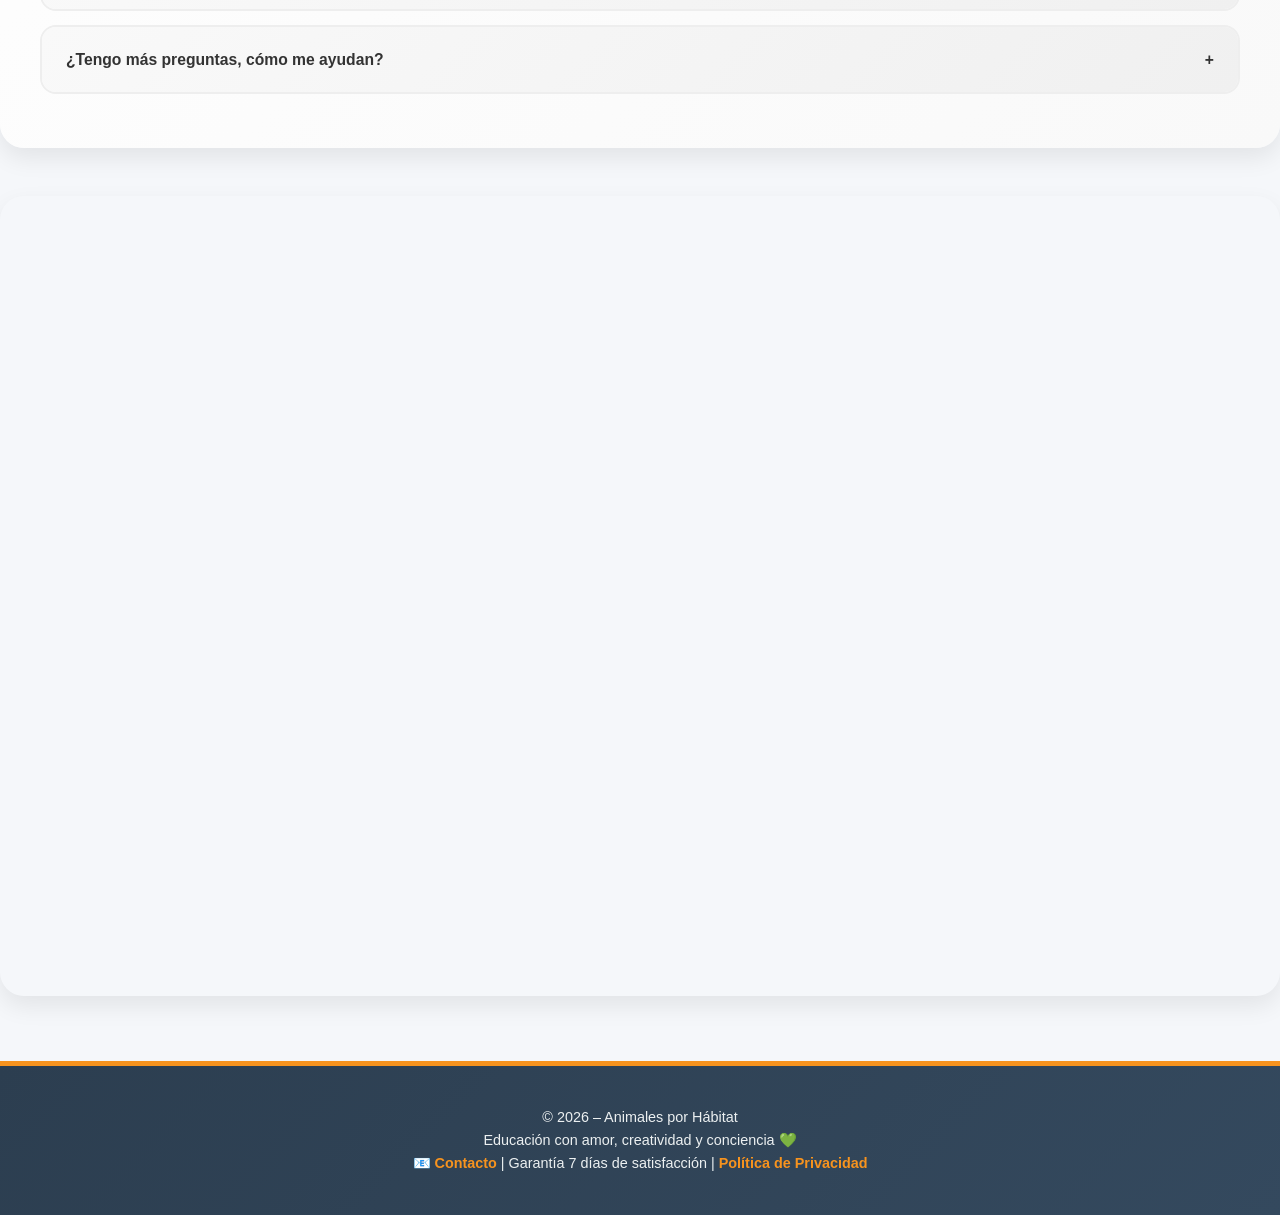
==== commit 0822fe15: "optimizacion" ====
--- a/animales-habitat/index.html
+++ b/animales-habitat/index.html
@@ -1,1273 +1,652 @@
-    <style>
-      .fixed-bottom-btn {
-        position: fixed;
-        left: 0;
-        right: 0;
-        bottom: 0;
-        z-index: 99999;
-        background: linear-gradient(90deg, #ffb347 0%, #ff8300 100%);
-        color: #fff;
-        font-weight: 900;
-        font-size: 1.15rem;
-        text-align: center;
-        padding: 22px 0 18px 0;
-        border-top: 4px solid #ffd700;
-        box-shadow: 0 -4px 24px 0 #ffd70055;
-        text-transform: uppercase;
-        letter-spacing: 1.5px;
-        cursor: pointer;
-        transition: background 0.2s, box-shadow 0.2s;
-        display: flex;
-        justify-content: center;
-        align-items: center;
-      }
-      .fixed-bottom-btn:hover {
-        background: linear-gradient(90deg, #ff8300 0%, #ffb347 100%);
-        box-shadow: 0 -8px 32px 0 #ffd70099;
-      }
-      .fixed-bottom-btn a {
-        color: #fff;
-        text-decoration: none;
-        width: 100%;
-        display: block;
-      }
-      @media (max-width: 600px) {
-        .fixed-bottom-btn {
-          font-size: 1rem;
-          padding: 16px 0 14px 0;
-        }
-      }
-    </style>
-    <div class="fixed-bottom-btn">
-      <a href="https://pay.hotmart.com/O103935436Y" target="_blank" rel="noopener">
-        🎁 OBTENER ACCESO AHORA - ¡DESCARGA EN 2 MIN!
-      </a>
-    </div>
 <!doctype html>
 <html lang="es">
-  <head>
-    <meta charset="UTF-8" />
-    <meta name="viewport" content="width=device-width, initial-scale=1.0" />
-    <title>Animales por Hábitat – Libro Educativo para Colorear | +4.9★</title>
-    <meta
-      name="description"
-      content="Libro educativo para colorear con 30+ animales y 6 hábitats. Aprenden mientras juegan, sin pantallas. Para niños 3-9 años. Acceso ilimitado $6.99"
-    />
-
-    <!-- Facebook Pixel Code -->
-    <!-- Meta Pixel Code -->
-    <script>
-      !(function (f, b, e, v, n, t, s) {
-        if (f.fbq) return;
-        n = f.fbq = function () {
-          n.callMethod
-            ? n.callMethod.apply(n, arguments)
-            : n.queue.push(arguments);
-        };
-        if (!f._fbq) f._fbq = n;
-        n.push = n;
-        n.loaded = !0;
-        n.version = "2.0";
-        n.queue = [];
-        t = b.createElement(e);
-        t.async = !0;
-        t.src = v;
-        s = b.getElementsByTagName(e)[0];
-        s.parentNode.insertBefore(t, s);
-      })(
-        window,
-        document,
-        "script",
-        "https://connect.facebook.net/en_US/fbevents.js",
-      );
-      fbq("init", "1241944681198019");
-      fbq("track", "PageView");
-    </script>
-    <noscript
-      ><img
-        height="1"
-        width="1"
-        style="display: none"
-        src="https://www.facebook.com/tr?id=1241944681198019&ev=PageView&noscript=1"
-    /></noscript>
-    <!-- End Meta Pixel Code -->
-    <!-- End Facebook Pixel Code -->
-
-    <style>
-      :root {
-        --orange: #f7931e;
-        --orange-dark: #e87400;
-        --green: #27ae60;
-        --bg: #f5f7fa;
-        --card: #ffffff;
-        --accent-yellow: #ffd700;
+
+<head>
+  <meta charset="UTF-8" />
+  <meta name="viewport" content="width=device-width, initial-scale=1.0" />
+  <title>★Animales por Hábitat – Libro Educativo para Colorear | +4.9★</title>
+  <meta name="description"
+    content="Libro educativo para colorear con 30+ animales y 6 hábitats. Aprenden mientras juegan, sin pantallas. Para niños 3-9 años. Acceso ilimitado $6.99" />
+
+  <!-- Preload Critical LCP Image -->
+  <link rel="preload" as="image" href="../assets/portada.jpg" />
+
+  <!-- Meta Pixel Code (Optimized) -->
+  <script>
+    !(function (f, b, e, v, n, t, s) {
+      if (f.fbq) return;
+      n = f.fbq = function () {
+        n.callMethod ? n.callMethod.apply(n, arguments) : n.queue.push(arguments);
+      };
+      if (!f._fbq) f._fbq = n;
+      n.push = n;
+      n.loaded = !0;
+      n.version = "2.0";
+      n.queue = [];
+      t = b.createElement(e);
+      t.async = !0;
+      t.src = v;
+      s = b.getElementsByTagName(e)[0];
+      s.parentNode.insertBefore(t, s);
+    })(window, document, "script", "https://connect.facebook.net/en_US/fbevents.js");
+    fbq("init", "1399631527763009");
+    fbq("track", "PageView");
+  </script>
+
+  <!-- Critical CSS (Above the Fold) -->
+  <style>
+    :root {
+      --orange: #f7931e;
+      --orange-dark: #e87400;
+      --green: #27ae60;
+      --bg: #f5f7fa;
+      --card: #fff;
+      --accent-yellow: #ffd700;
+    }
+
+    * {
+      box-sizing: border-box;
+    }
+
+    html,
+    body {
+      margin: 0;
+      padding: 0;
+      overflow-x: hidden;
+      width: 100%;
+    }
+
+    body {
+      padding-top: 54px;
+      font-family: -apple-system, BlinkMacSystemFont, "Segoe UI", Roboto, Arial, sans-serif;
+      background: var(--bg);
+      color: #333;
+      line-height: 1.6;
+      font-size: 18px;
+    }
+
+    .counter-fixed {
+      position: fixed;
+      top: 0;
+      left: 0;
+      width: 100%;
+      background: linear-gradient(90deg, var(--green), #1abc9c);
+      color: #fff;
+      text-align: center;
+      padding: 12px 16px;
+      font-weight: 700;
+      z-index: 9999;
+      font-size: 0.9rem;
+    }
+
+    .urgency-banner {
+      background: linear-gradient(90deg, #ff6b6b, #ff8787);
+      color: #fff;
+      padding: 16px;
+      text-align: center;
+      font-weight: 800;
+      font-size: 1rem;
+      animation: pulse-banner 2s infinite;
+    }
+
+    @keyframes pulse-banner {
+
+      0%,
+      100% {
+        transform: scale(1);
       }
 
-      * {
-        box-sizing: border-box;
+      50% {
+        transform: scale(1.02);
       }
-
-      html,
-      body {
-        margin: 0;
-        padding: 0;
-        overflow-x: hidden;
-        width: 100%;
+    }
+
+    header {
+      background: linear-gradient(135deg, var(--green), #1abc9c);
+      color: #fff;
+      text-align: center;
+      padding: 48px 24px;
+      position: relative;
+      overflow: hidden;
+    }
+
+    header h1 {
+      font-size: clamp(1.8rem, 6vw, 2.6rem);
+      margin: 0;
+      font-weight: 900;
+      line-height: 1.2;
+    }
+
+    header h1 span {
+      display: block;
+      font-size: 0.7em;
+      color: var(--accent-yellow);
+      margin-top: 8px;
+    }
+
+    .hero-card {
+      max-width: 500px;
+      background: #fff;
+      border-radius: 28px;
+      padding: 24px;
+      box-shadow: 0 20px 50px rgba(0, 0, 0, 0.12);
+      text-align: center;
+      position: relative;
+      margin: -40px auto 40px;
+      border: 4px solid var(--accent-yellow);
+    }
+
+    .hero-carousel-container {
+      position: relative;
+      width: 100%;
+      margin-bottom: 16px;
+      border-radius: 24px;
+      overflow: hidden;
+      background: #fff;
+      aspect-ratio: 4/5;
+    }
+
+    .hero-carousel-track {
+      display: flex;
+      transition: transform 0.5s ease;
+      width: 100%;
+    }
+
+    .hero-carousel-slide {
+      min-width: 100%;
+      display: flex;
+      align-items: center;
+      justify-content: center;
+    }
+
+    .hero-carousel-slide img {
+      width: 100%;
+      height: auto;
+      object-fit: contain;
+      border-radius: 18px;
+      border: 4px solid var(--accent-yellow);
+    }
+
+    .price-tag {
+      display: inline-block;
+      background: linear-gradient(135deg, var(--orange), var(--orange-dark));
+      color: #fff;
+      padding: 12px 20px;
+      border-radius: 28px;
+      font-weight: 900;
+      margin: 15px 0;
+    }
+
+    .cta-btn {
+      display: inline-block;
+      padding: 18px 32px;
+      background: linear-gradient(135deg, var(--orange), var(--orange-dark));
+      color: #fff;
+      border-radius: 18px;
+      text-decoration: none;
+      font-weight: 900;
+      animation: pulse-infinite 2.5s infinite;
+      box-shadow: 0 10px 25px rgba(247, 147, 30, 0.4);
+      text-transform: uppercase;
+      font-size: 1rem;
+    }
+
+    @keyframes pulse-infinite {
+      0% {
+        box-shadow: 0 0 0 0 rgba(247, 147, 30, 0.7);
       }
 
-      body {
-        padding-top: 54px;
-        font-family:
-          -apple-system, BlinkMacSystemFont, "Segoe UI", Roboto,
-          "Helvetica Neue", Arial, sans-serif;
-        background: var(--bg);
-        color: #333;
-        line-height: 1.6;
-        font-size: clamp(16px, 2.5vw, 18px);
+      100% {
+        box-shadow: 0 0 0 15px rgba(247, 147, 30, 0);
       }
-
-      /* CONTADOR SUPERIOR */
-      .counter-fixed {
-        position: fixed;
-        top: 0;
-        left: 0;
-        width: 100%;
-        background: linear-gradient(90deg, var(--green), #1abc9c);
-        color: #fff;
-        text-align: center;
-        padding: 12px 16px;
-        font-weight: 700;
-        z-index: 9999;
-        font-size: clamp(0.85rem, 2vw, 1rem);
-      }
-
-      .counter-fixed strong {
-        color: var(--accent-yellow);
-      }
-
-      /* BANNER URGENCIA */
-      .urgency-banner {
-        background: linear-gradient(90deg, #ff6b6b, #ff8787);
-        color: #fff;
-        padding: 16px;
-        text-align: center;
-        font-weight: 800;
-        font-size: clamp(0.95rem, 2.5vw, 1.1rem);
-        animation: pulse-banner 2s infinite;
-      }
-
-      @keyframes pulse-banner {
-        0%,
-        100% {
-          transform: scale(1);
-        }
-        50% {
-          transform: scale(1.02);
-        }
-      }
-
-      /* HEADER */
-      header {
-        background: linear-gradient(135deg, var(--green), #1abc9c);
-        color: #fff;
-        text-align: center;
-        padding: 48px 24px 48px;
-        position: relative;
-        overflow: hidden;
-      }
-
-      header::before {
-        content: "🐶 🐱 🦁 🐘 🦒 🦓 🐢 🦕 🦘 🦏 🐘 🦛";
-        position: absolute;
-        top: 8px;
-        right: 16px;
-        font-size: 1rem;
-        opacity: 0.5;
-      }
-
-      header h1 {
-        font-size: clamp(1.8rem, 6vw, 2.6rem);
-        margin: 0 0 12px 0;
-        font-weight: 900;
-        line-height: 1.2;
-      }
-
-      header h1 span {
-        display: block;
-        font-size: 0.7em;
-        color: var(--accent-yellow);
-        margin-top: 8px;
-      }
-
-      header p {
-        max-width: 800px;
-        margin: 14px auto;
-        font-size: 1rem;
-      }
-
-      /* HERO CARD PRINCIPAL */
-      .hero-card {
-        max-width: 500px;
-        background: linear-gradient(135deg, #fff, #fff9f5);
-        border-radius: 28px;
-        padding: 36px 28px;
-        box-shadow: 0 20px 50px rgba(0, 0, 0, 0.12);
-        text-align: center;
-        position: relative;
-        margin: -40px auto 40px;
-        border: 4px solid var(--accent-yellow);
-      }
-
-      .hero-card::before {
-        content: "⭐⭐⭐⭐⭐";
-        display: block;
-        font-size: 1.6rem;
-        margin-bottom: 12px;
-        letter-spacing: 6px;
-      }
-
-      .rating-text {
-        font-size: 0.95rem;
-        color: #f39c12;
-        font-weight: 800;
-        margin-bottom: 20px;
-      }
-
-      .hero-card img {
-        width: 100%;
-        border-radius: 24px;
-        margin-bottom: 24px;
-        object-fit: cover;
-        box-shadow: 0 16px 40px rgba(0, 0, 0, 0.15);
-        transition:
-          transform 0.4s ease,
-          box-shadow 0.4s ease;
-        border: 5px solid var(--accent-yellow);
-      }
-
-      .hero-card img:hover {
-        transform: scale(1.08);
-        box-shadow: 0 20px 50px rgba(247, 147, 30, 0.35);
-      }
-
-      /* HERO CAROUSEL */
-      .hero-carousel-container {
-        position: relative;
-        width: 100%;
-        margin-bottom: 24px;
-        border-radius: 24px;
-        overflow: hidden;
-        background: linear-gradient(135deg, #fff, #f8f9fa);
-      }
-
-      .hero-carousel-track {
-        display: flex;
-        transition: transform 0.5s cubic-bezier(0.25, 0.46, 0.45, 0.94);
-        width: 100%;
-      }
-
-      .hero-carousel-slide {
-        min-width: 100%;
-        display: flex;
-        align-items: center;
-        justify-content: center;
-        padding: 16px;
-      }
-
-      .hero-carousel-slide img {
-        max-width: 100%;
-        max-height: 450px;
-        width: auto;
-        height: auto;
-        object-fit: contain;
-        border-radius: 18px;
-        box-shadow: 0 12px 32px rgba(0, 0, 0, 0.15);
-        border: 4px solid var(--accent-yellow);
-        transition:
-          transform 0.3s ease,
-          box-shadow 0.3s ease;
-      }
-
-      .hero-carousel-slide img:hover {
-        transform: scale(1.05);
-        box-shadow: 0 16px 40px rgba(247, 147, 30, 0.3);
-      }
-
-      .hero-carousel-btn {
-        position: absolute;
-        top: 50%;
-        transform: translateY(-50%);
-        background: rgba(247, 147, 30, 0.85);
-        color: white;
-        border: none;
-        width: 48px;
-        height: 48px;
-        border-radius: 50%;
-        font-size: 24px;
-        cursor: pointer;
-        display: flex;
-        align-items: center;
-        justify-content: center;
-        transition: all 0.3s ease;
-        z-index: 10;
-      }
-
-      .hero-carousel-btn:hover {
-        background: var(--orange);
-        transform: translateY(-50%) scale(1.12);
-      }
-
-      .hero-carousel-btn.prev {
-        left: 10px;
-      }
-
-      .hero-carousel-btn.next {
-        right: 10px;
-      }
-
-      .hero-carousel-indicators {
-        display: flex;
-        justify-content: center;
-        gap: 8px;
-        padding: 16px 0 0;
-      }
-
-      .hero-carousel-indicator {
-        width: 10px;
-        height: 10px;
-        border-radius: 50%;
-        background: #ddd;
-        cursor: pointer;
-        transition: all 0.3s ease;
-      }
-
-      .hero-carousel-indicator.active {
-        background: var(--orange);
-        width: 28px;
-        border-radius: 5px;
-      }
-
-      .price-tag {
-        display: inline-block;
-        background: linear-gradient(135deg, var(--orange), var(--orange-dark));
-        color: #fff;
-        padding: 14px 24px;
-        border-radius: 28px;
-        font-size: 1rem;
-        font-weight: 900;
-        margin: 20px 0;
-        box-shadow: 0 8px 20px rgba(247, 147, 30, 0.4);
-      }
-
-      .cta-btn {
-        display: inline-block;
-        max-width: 100%;
-        padding: 20px 48px;
-        background: linear-gradient(135deg, var(--orange), var(--orange-dark));
-        color: #fff;
-        border-radius: 18px;
-        text-decoration: none;
-        font-weight: 900;
-        text-align: center;
-        animation: pulse-infinite 2.5s infinite;
-        box-shadow: 0 10px 25px rgba(247, 147, 30, 0.4);
-        transition: all 0.3s ease;
-        font-size: clamp(0.95rem, 2.2vw, 1.1rem);
-        cursor: pointer;
-        border: none;
-        text-transform: uppercase;
-        letter-spacing: 1px;
-      }
-
-      .cta-btn:hover {
-        transform: translateY(-5px);
-        box-shadow: 0 16px 40px rgba(247, 147, 30, 0.6);
-        animation-play-state: paused;
-      }
-
-      @keyframes pulse-infinite {
-        0% {
-          box-shadow: 0 0 0 0 rgba(247, 147, 30, 0.7);
-        }
-        50% {
-          box-shadow: 0 0 0 14px rgba(247, 147, 30, 0);
-        }
-        100% {
-          box-shadow: 0 0 0 0 rgba(247, 147, 30, 0);
-        }
-      }
-
-      .guarantee-badge {
-        background: linear-gradient(135deg, #27ae60, #16a085);
-        color: #fff;
-        padding: 16px 20px;
-        border-radius: 14px;
-        margin-top: 20px;
-        font-weight: 800;
-        font-size: 0.95rem;
-        display: inline-block;
-      }
-
-      /* SECCIÓN */
-      section {
-        max-width: 960px;
-        margin: 0 auto;
-        padding: 32px 20px;
-      }
-
-      /* CARD GENERAL */
-      .card {
-        background: #fff;
-        border-radius: 24px;
-        padding: 40px;
-        margin-bottom: 32px;
-        box-shadow: 0 10px 24px rgba(0, 0, 0, 0.08);
-        transition: all 0.3s ease;
-        border-left: 8px solid var(--orange);
-      }
-
-      .card:hover {
-        box-shadow: 0 16px 40px rgba(0, 0, 0, 0.12);
-        transform: translateY(-6px);
-      }
-
-      h2 {
-        color: var(--orange-dark);
-        font-size: clamp(1.4rem, 5vw, 2.2rem);
-        margin: 0 0 24px 0;
-        font-weight: 900;
-        position: relative;
-        padding-bottom: 16px;
-      }
-
-      h2::after {
-        content: "";
-        position: absolute;
-        bottom: 0;
-        left: 0;
-        width: 80px;
-        height: 6px;
-        background: linear-gradient(90deg, var(--orange), var(--accent-yellow));
-        border-radius: 3px;
-      }
-
-      ul {
-        list-style: none;
-        padding: 0;
-        margin: 24px 0;
-      }
-
-      li {
-        padding: 18px 24px;
-        padding-left: 56px;
-        position: relative;
-        margin-bottom: 16px;
-        background: linear-gradient(135deg, #f8f9ff, #f0f8ff);
-        border-radius: 16px;
-        border-left: 6px solid var(--orange);
-        transition: all 0.3s ease;
-        font-weight: 500;
-        line-height: 1.6;
-      }
-
-      li:hover {
-        background: linear-gradient(135deg, #fffbf0, #fff5e6);
-        transform: translateX(8px);
-        box-shadow: 0 8px 18px rgba(247, 147, 30, 0.2);
-      }
-
-      li::before {
-        content: "✨";
-        position: absolute;
-        left: 18px;
-        font-size: 1.4rem;
-        animation: twinkle 2s infinite;
-      }
-
-      @keyframes twinkle {
-        0%,
-        100% {
-          opacity: 1;
-        }
-        50% {
-          opacity: 0.5;
-        }
-      }
-
-      /* HÁBITATS SHOWCASE - Para hábitats pequeños */
-      .habitats-showcase {
-        display: grid;
-        grid-template-columns: repeat(auto-fit, minmax(150px, 1fr));
-        gap: 18px;
-        margin: 32px 0;
-      }
-
-      /* GALLERY PREVIEW - Para vista interior (2 columnas desktop, 1 mobile) */
-      .gallery-preview {
-        display: grid;
-        grid-template-columns: 1fr;
-        gap: 18px;
-        margin: 32px 0;
-      }
-
-      @media (min-width: 768px) {
-        .gallery-preview {
-          grid-template-columns: repeat(2, 1fr);
-        }
-      }
-
-      .habitat-box {
-        background: linear-gradient(135deg, #fff, #f8f9fa);
-        border: 4px solid var(--accent-yellow);
-        border-radius: 18px;
-        padding: 24px;
-        text-align: center;
-        transition: all 0.3s ease;
-        cursor: pointer;
-      }
-
-      .habitat-box:hover {
-        transform: scale(1.1) rotateZ(2deg);
-        box-shadow: 0 14px 32px rgba(247, 147, 30, 0.3);
-      }
-
-      .habitat-box .emoji {
-        font-size: 2.8rem;
-        display: block;
-        margin-bottom: 12px;
-      }
-
-      .habitat-box .label {
-        font-weight: 900;
-        color: var(--orange-dark);
-        font-size: 0.95rem;
-        letter-spacing: 0.5px;
-      }
-
-      /* TESTIMONIOS */
-      .testimonials {
-        display: grid;
-        grid-template-columns: 1fr;
-        gap: 20px;
-        margin-top: 24px;
-      }
-
-      @media (min-width: 750px) {
-        .testimonials {
-          grid-template-columns: repeat(3, 1fr);
-        }
-      }
-
-      .testimonial {
-        background: linear-gradient(135deg, #fff9f0, #fffbf8);
-        border: 3px solid var(--accent-yellow);
-        border-left: 8px solid var(--orange);
-        padding: 24px;
-        border-radius: 16px;
-        font-style: italic;
-        box-shadow: 0 6px 16px rgba(0, 0, 0, 0.06);
-        transition: all 0.3s ease;
-        line-height: 1.7;
-      }
-
-      .testimonial:hover {
-        transform: translateY(-8px);
-        box-shadow: 0 14px 32px rgba(247, 147, 30, 0.2);
-      }
-
-      .testimonial strong {
-        display: block;
-        margin-top: 16px;
-        color: var(--orange-dark);
-        font-style: normal;
-        font-weight: 800;
-      }
-
-      /* GRID IMÁGENES */
-      .card:has(.hero-card) {
-        display: grid;
-        grid-template-columns: 1fr;
-        gap: 28px;
-      }
-
-      @media (min-width: 750px) {
-        .card:has(.hero-card) {
-          grid-template-columns: repeat(2, 1fr);
-        }
-      }
-
-      @media (min-width: 1050px) {
-        .card:has(.hero-card) {
-          grid-template-columns: repeat(3, 1fr);
-        }
-      }
-
-      .card .hero-card {
-        max-width: 100%;
-        margin: 0;
-        padding: 24px;
-        background: linear-gradient(135deg, #fff, #f9f9f9);
-      }
-
-      /* CTA FINAL */
-      .final-cta-section {
-        background: linear-gradient(135deg, var(--orange), var(--orange-dark));
-        color: #fff;
-        text-align: center;
-        padding: 56px 32px;
-        border-radius: 28px;
-        margin: 48px 0;
-        position: relative;
-        overflow: hidden;
-      }
-
-      .final-cta-section h2 {
-        color: #fff;
-        margin-bottom: 20px;
-        font-size: 2.4rem;
-      }
-
-      .final-cta-section p {
-        font-size: 1.15rem;
-        margin-bottom: 28px;
-        font-weight: 600;
-        line-height: 1.6;
-      }
-
-      /* FAQ */
-      .faq {
-        background: linear-gradient(135deg, #fff, #f9f9f9);
-        border-radius: 24px;
-        padding: 40px;
-        box-shadow: 0 10px 24px rgba(0, 0, 0, 0.08);
-        margin-top: 40px;
-      }
-
-      .faq-item {
-        border-radius: 16px;
-        margin-bottom: 14px;
-        border: 2px solid #eee;
-        overflow: hidden;
-        transition: all 0.3s ease;
-      }
-
-      .faq-item:hover {
-        border-color: var(--orange);
-        box-shadow: 0 6px 16px rgba(247, 147, 30, 0.12);
-      }
-
-      .faq-question {
-        padding: 20px 24px;
-        background: linear-gradient(135deg, #f9f9f9, #f0f0f0);
-        font-weight: 800;
-        cursor: pointer;
-        display: flex;
-        justify-content: space-between;
-        align-items: center;
-        font-size: 0.98rem;
-        user-select: none;
-        transition: background 0.3s ease;
-      }
-
-      .faq-question:hover {
-        background: linear-gradient(135deg, #fffbf0, #fff5e6);
-      }
-
-      .faq-answer {
-        display: none;
-        padding: 24px;
-        background: #fff;
-        line-height: 1.8;
-      }
-
-      /* FOOTER */
-      footer {
-        background: linear-gradient(135deg, #2c3e50, #34495e);
-        color: #ecf0f1;
-        text-align: center;
-        padding: 40px 24px;
-        font-size: 0.9rem;
-        margin-top: 56px;
-        border-top: 5px solid var(--orange);
-      }
-
-      footer a {
-        color: var(--orange);
-        text-decoration: none;
-        font-weight: 800;
-        transition: opacity 0.3s ease;
-      }
-
-      footer a:hover {
-        opacity: 0.8;
-      }
-
-      @media (max-width: 768px) {
-        .hero-card {
-          margin: -30px auto 32px;
-        }
-
-        .card {
-          padding: 28px;
-        }
-
-        section {
-          padding: 20px 12px;
-        }
-      }
-    </style>
-  </head>
-
-  <body>
-    <div class="counter-fixed">
-      🔥 <strong id="counter">156</strong> familias descargaron hoy | ⭐ 4.9/5
-      valoración
-    </div>
-
-    <div class="urgency-banner">
-      ⏰ OFERTA LIMITADA: Acceso de por vida a $6.99 (Termina en 48 horas) 🎁
-    </div>
-
-    <header>
-      <h1>
-        🐾 Animales por Hábitat<span>El Libro que los Niños AMAN Colorear</span>
-      </h1>
-      <p
-        style="
+    }
+
+    .guarantee-badge {
+      background: linear-gradient(135deg, #27ae60, #16a085);
+      color: #fff;
+      padding: 12px 16px;
+      border-radius: 14px;
+      margin-top: 15px;
+      font-weight: 800;
+      font-size: 0.9rem;
+      display: inline-block;
+    }
+  </style>
+
+  <!-- Deferred Styles -->
+  <link rel="stylesheet" href="styles.css" media="print" onload="this.media='all'">
+  <noscript>
+    <link rel="stylesheet" href="styles.css">
+  </noscript>
+
+</head>
+
+<body>
+  <div class="counter-fixed">
+    🔥 <strong id="counter">156</strong> familias descargaron hoy | ⭐ 4.9/5
+    valoración
+  </div>
+
+  <div class="urgency-banner">
+    ⏰ OFERTA LIMITADA: Acceso de por vida a $6.99 (Termina en 48 horas) 🎁
+  </div>
+
+  <header>
+    <h1>
+      🐾 Animales por Hábitat<span>El Libro que los Niños AMAN Colorear</span>
+    </h1>
+    <p style="
           font-size: 1.1rem;
           font-weight: 700;
           color: var(--accent-yellow);
           margin: 16px 0;
-        "
-      >
-        ✅ Aprende Jugando | Sin Pantallas | Desarrolla Creatividad
-      </p>
-      <p>
-        Descubre 6 hábitats, 30+ animales fascinantes y diversión educativa
-        garantizada
-      </p>
-      <p style="font-weight: 600; font-size: 0.95rem">
-        Para niños de 3 a 9 años | Perfecto para Padres y Docentes
-      </p>
-    </header>
-
-    <div class="hero-card">
-      <div class="rating-text">
-        ⭐⭐⭐⭐⭐ 156 Familias Felices (4.9/5 Estrellas)
-      </div>
-      <div class="hero-carousel-container">
-        <div class="hero-carousel-track" id="heroCarouselTrack">
-          <div class="hero-carousel-slide">
-            <img
-              src="../assets/portada.jpg"
-              alt="Portada principal - Animales por Hábitat"
-            />
-          </div>
-          <div class="hero-carousel-slide">
-            <img
-              src="../assets/portada2.jpg"
-              alt="Vista interior - Contenido del libro"
-            />
-          </div>
-          <div class="hero-carousel-slide">
-            <img
-              src="../assets/diferencias.png"
-              alt="Actividad educativa - Encuentra las diferencias"
-            />
-          </div>
-          <div class="hero-carousel-slide">
-            <img
-              src="../assets/sopa-letras.png"
-              alt="Actividad educativa - Sopa de letras"
-            />
-          </div>
-          <div class="hero-carousel-slide">
-            <img
-              src="../assets/stikers.png"
-              alt="Stickers educativos para aprender"
-            />
-          </div>
-        </div>
-      </div>
-      <div class="price-tag">📚 Acceso ILIMITADO + Impresión de por Vida</div>
-      <div style="margin-top: 24px">
-        <a href="https://pay.hotmart.com/O103935436Y" class="cta-btn"
-          >🎁 OBTENER ACCESO AHORA - ¡DESCARGA EN 2 MIN!</a
-        >
-      </div>
-      <div class="guarantee-badge">
-        ✓ GARANTÍA 7 DÍAS: Satisfecho o Dinero Devuelto 100%
-      </div>
-    </div>
-
-    <section>
-      <!-- BENEFICIOS PARA NIÑOS -->
-      <div class="card">
-        <h2>¿Por Qué tu Hijo lo Va a AMAR? 💚</h2>
-        <ul>
-          <li>
-            <strong>Diversión garantizada:</strong> 30+ animales increíbles para
-            colorear de forma libre
-          </li>
-          <li>
-            <strong>Aprende sin darse cuenta:</strong> Descubre hábitats
-            fascinantes mientras colorea
-          </li>
-          <li>
-            <strong>Libertad creativa total:</strong> Sin reglas, sin límites,
-            100% su imaginación
-          </li>
-          <li>
-            <strong>Siente logros reales:</strong> Cada página coloreada es un
-            éxito increíble
-          </li>
-          <li>
-            <strong>Entretenimiento de calidad:</strong> Contenido diseñado para
-            captar su atención completamente
-          </li>
-        </ul>
-      </div>
-
-      <!-- HÁBITATS VISUAL -->
-      <div class="card">
-        <h2>Explora 6 Hábitats Fascinantes 🌍</h2>
-        <div class="habitats-showcase">
-          <div class="habitat-box">
-            <span class="emoji">🌲</span>
-            <span class="label">BOSQUE</span>
-          </div>
-          <div class="habitat-box">
-            <span class="emoji">🌊</span>
-            <span class="label">OCÉANO</span>
-          </div>
-          <div class="habitat-box">
-            <span class="emoji">🏜️</span>
-            <span class="label">DESIERTO</span>
-          </div>
-          <div class="habitat-box">
-            <span class="emoji">❄️</span>
-            <span class="label">POLO</span>
-          </div>
-          <div class="habitat-box">
-            <span class="emoji">🌾</span>
-            <span class="label">GRANJA</span>
-          </div>
-          <div class="habitat-box">
-            <span class="emoji">🌴</span>
-            <span class="label">SELVA</span>
-          </div>
-        </div>
-        <p
-          style="
+        ">
+      ✅ Aprende Jugando | Sin Pantallas | Desarrolla Creatividad
+    </p>
+    <p>
+      Descubre 6 hábitats, 30+ animales fascinantes y diversión educativa
+      garantizada
+    </p>
+    <p style="font-weight: 600; font-size: 0.95rem">
+      Para niños de 3 a 9 años | Perfecto para Padres y Docentes
+    </p>
+  </header>
+
+  <div class="hero-card">
+    <div class="rating-text">
+      ⭐⭐⭐⭐⭐ 156 Familias Felices (4.9/5 Estrellas)
+    </div>
+    <div class="hero-carousel-container">
+      <div class="hero-carousel-track" id="heroCarouselTrack">
+        <div class="hero-carousel-slide">
+          <img src="../assets/portada.jpg" alt="Portada principal" width="500" height="625" fetchpriority="high">
+        </div>
+        <div class="hero-carousel-slide">
+          <img src="../assets/portada2.jpg" alt="Vista interior" width="500" height="625" loading="lazy">
+        </div>
+        <div class="hero-carousel-slide">
+          <img src="../assets/diferencias.png" alt="Actividad diferencias" width="500" height="625" loading="lazy">
+        </div>
+        <div class="hero-carousel-slide">
+          <img src="../assets/sopa-letras.png" alt="Sopa de letras" width="500" height="625" loading="lazy">
+        </div>
+        <div class="hero-carousel-slide">
+          <img src="../assets/stikers.png" alt="Stickers educativos" width="500" height="625" loading="lazy">
+        </div>
+      </div>
+    </div>
+    <div class="price-tag">📚 Acceso ILIMITADO + Impresión de por Vida</div>
+    <div style="margin-top: 24px">
+      <a href="https://pay.hotmart.com/O103935436Y" class="cta-btn">🎁 OBTENER ACCESO AHORA - ¡DESCARGA EN 2 MIN!</a>
+    </div>
+    <div class="guarantee-badge">
+      ✓ GARANTÍA 7 DÍAS: Satisfecho o Dinero Devuelto 100%
+    </div>
+  </div>
+
+  <section>
+    <!-- BENEFICIOS PARA NIÑOS -->
+    <div class="card">
+      <h2>¿Por Qué tu Hijo lo Va a AMAR? 💚</h2>
+      <ul>
+        <li>
+          <strong>Diversión garantizada:</strong> 30+ animales increíbles para
+          colorear de forma libre
+        </li>
+        <li>
+          <strong>Aprende sin darse cuenta:</strong> Descubre hábitats
+          fascinantes mientras colorea
+        </li>
+        <li>
+          <strong>Libertad creativa total:</strong> Sin reglas, sin límites,
+          100% su imaginación
+        </li>
+        <li>
+          <strong>Siente logros reales:</strong> Cada página coloreada es un
+          éxito increíble
+        </li>
+        <li>
+          <strong>Entretenimiento de calidad:</strong> Contenido diseñado para
+          captar su atención completamente
+        </li>
+      </ul>
+    </div>
+
+    <!-- HÁBITATS VISUAL -->
+    <div class="card">
+      <h2>Explora 6 Hábitats Fascinantes 🌍</h2>
+      <div class="habitats-showcase">
+        <div class="habitat-box">
+          <span class="emoji">🌲</span>
+          <span class="label">BOSQUE</span>
+        </div>
+        <div class="habitat-box">
+          <span class="emoji">🌊</span>
+          <span class="label">OCÉANO</span>
+        </div>
+        <div class="habitat-box">
+          <span class="emoji">🏜️</span>
+          <span class="label">DESIERTO</span>
+        </div>
+        <div class="habitat-box">
+          <span class="emoji">❄️</span>
+          <span class="label">POLO</span>
+        </div>
+        <div class="habitat-box">
+          <span class="emoji">🌾</span>
+          <span class="label">GRANJA</span>
+        </div>
+        <div class="habitat-box">
+          <span class="emoji">🌴</span>
+          <span class="label">SELVA</span>
+        </div>
+      </div>
+      <p style="
             margin-top: 28px;
             background: #f0f8ff;
             padding: 20px;
             border-radius: 14px;
             border-left: 6px solid var(--orange);
             font-weight: 500;
-          "
-        >
-          <strong>Cada hábitat incluye:</strong> Animales reales con datos
-          curiosos + Dibujos para colorear + Actividades especiales
-        </p>
-      </div>
-
-      <!-- BENEFICIOS PARA PADRES -->
-      <div class="card">
-        <h2>¿Qué GANAS TÚ como Padre? 👨‍👩‍👧‍👦</h2>
-        <ul>
-          <li>
-            <strong>Tranquilidad total:</strong> Entretenimiento SEGURO,
-            educativo y sin publicidad molesta
-          </li>
-          <li>
-            <strong>Descanso de pantallas:</strong> Un alivio real y visible en
-            los ojos de tu hijo
-          </li>
-          <li>
-            <strong>Momentos familiares:</strong> Colorea junto a él y crea
-            conexiones especiales
-          </li>
-          <li>
-            <strong>Desarrollo comprobado:</strong> Mejora motricidad fina,
-            concentración y creatividad genuina
-          </li>
-          <li>
-            <strong>Recurso duradero:</strong> Lo usarán durante años, en casa y
-            en el colegio
-          </li>
-          <li>
-            <strong>Acceso completo:</strong> Todos tus hijos, impresiones
-            ilimitadas, PARA SIEMPRE
-          </li>
-        </ul>
-      </div>
-
-      <!-- TESTIMONIOS -->
-      <div class="card">
-        <h2>¿Qué Dicen las Familias? 💬</h2>
-        <div class="testimonials">
-          <div class="testimonial">
-            "Mi hijo pasó las pantallas al olvido. Ahora colorea durante horas
-            sin aburrirse. ¡Increíble!"
-            <strong>— María, mamá de Sofía (6 años)</strong>
-          </div>
-          <div class="testimonial">
-            "En el colegio los niños piden más. Es un material educativo REAL
-            que funciona." <strong>— Antonio, maestro de primaria</strong>
-          </div>
-          <div class="testimonial">
-            "Mejor que cualquier juguete. Mi hijo lo recomendó a sus amigos.
-            Todos lo quieren." <strong>— Luis, papá de Pablo (7 años)</strong>
-          </div>
-        </div>
-      </div>
-
-      <!-- QUÉ INCLUYE -->
-      <div class="card">
-        <h2>¿Qué Incluye Exactamente? 📦</h2>
-        <ul>
-          <li>
-            📄 <strong>1 Ebook PDF de 80+ páginas</strong> listas para colorear
-            inmediatamente
-          </li>
-          <li>
-            🎨 <strong>30+ Animales increíbles</strong> dibujados
-            profesionalmente para niños
-          </li>
-          <li>
-            📚 <strong>Datos educativos fascinantes</strong> sobre cada animal y
-            su hábitat
-          </li>
-          <li>
-            🎯 <strong>Actividades extras especiales:</strong> Rompecabezas,
-            juegos de memoria, búsquedas
-          </li>
-          <li>
-            🖨️ <strong>Impresión ilimitada</strong> - Imprímelo tantas veces
-            como quieras
-          </li>
-          <li>
-            📱 <strong>Acceso digital</strong> - Colorea también en tablet, iPad
-            o computadora
-          </li>
-          <li>
-            ♻️ <strong>De por vida</strong> - Acceso permanente, sin
-            suscripciones mensuales escondidas
-          </li>
-        </ul>
-      </div>
-
-      <!-- PRECIO Y VALOR -->
-      <div
-        class="card"
-        style="
+          ">
+        <strong>Cada hábitat incluye:</strong> Animales reales con datos
+        curiosos + Dibujos para colorear + Actividades especiales
+      </p>
+    </div>
+
+    <!-- BENEFICIOS PARA PADRES -->
+    <div class="card">
+      <h2>¿Qué GANAS TÚ como Padre? 👨‍👩‍👧‍👦</h2>
+      <ul>
+        <li>
+          <strong>Tranquilidad total:</strong> Entretenimiento SEGURO,
+          educativo y sin publicidad molesta
+        </li>
+        <li>
+          <strong>Descanso de pantallas:</strong> Un alivio real y visible en
+          los ojos de tu hijo
+        </li>
+        <li>
+          <strong>Momentos familiares:</strong> Colorea junto a él y crea
+          conexiones especiales
+        </li>
+        <li>
+          <strong>Desarrollo comprobado:</strong> Mejora motricidad fina,
+          concentración y creatividad genuina
+        </li>
+        <li>
+          <strong>Recurso duradero:</strong> Lo usarán durante años, en casa y
+          en el colegio
+        </li>
+        <li>
+          <strong>Acceso completo:</strong> Todos tus hijos, impresiones
+          ilimitadas, PARA SIEMPRE
+        </li>
+      </ul>
+    </div>
+
+    <!-- TESTIMONIOS -->
+    <div class="card">
+      <h2>¿Qué Dicen las Familias? 💬</h2>
+      <div class="testimonials">
+        <div class="testimonial">
+          "Mi hijo pasó las pantallas al olvido. Ahora colorea durante horas
+          sin aburrirse. ¡Increíble!"
+          <strong>— María, mamá de Sofía (6 años)</strong>
+        </div>
+        <div class="testimonial">
+          "En el colegio los niños piden más. Es un material educativo REAL
+          que funciona." <strong>— Antonio, maestro de primaria</strong>
+        </div>
+        <div class="testimonial">
+          "Mejor que cualquier juguete. Mi hijo lo recomendó a sus amigos.
+          Todos lo quieren." <strong>— Luis, papá de Pablo (7 años)</strong>
+        </div>
+      </div>
+    </div>
+
+    <!-- QUÉ INCLUYE -->
+    <div class="card">
+      <h2>¿Qué Incluye Exactamente? 📦</h2>
+      <ul>
+        <li>
+          📄 <strong>1 Ebook PDF de 80+ páginas</strong> listas para colorear
+          inmediatamente
+        </li>
+        <li>
+          🎨 <strong>30+ Animales increíbles</strong> dibujados
+          profesionalmente para niños
+        </li>
+        <li>
+          📚 <strong>Datos educativos fascinantes</strong> sobre cada animal y
+          su hábitat
+        </li>
+        <li>
+          🎯 <strong>Actividades extras especiales:</strong> Rompecabezas,
+          juegos de memoria, búsquedas
+        </li>
+        <li>
+          🖨️ <strong>Impresión ilimitada</strong> - Imprímelo tantas veces
+          como quieras
+        </li>
+        <li>
+          📱 <strong>Acceso digital</strong> - Colorea también en tablet, iPad
+          o computadora
+        </li>
+        <li>
+          ♻️ <strong>De por vida</strong> - Acceso permanente, sin
+          suscripciones mensuales escondidas
+        </li>
+      </ul>
+    </div>
+
+    <!-- PRECIO Y VALOR -->
+    <div class="card" style="
           background: linear-gradient(135deg, #f0f8ff, #f8f5ff);
           border-left: 8px solid var(--green);
-        "
-      >
-        <h2 style="color: var(--green)">El Mejor Precio Posible 💰</h2>
-        <div style="text-align: center; margin: 32px 0">
-          <div
-            style="font-size: 2.8rem; font-weight: 900; color: var(--orange)"
-          >
-            $6.99
-          </div>
-          <div
-            style="
+        ">
+      <h2 style="color: var(--green)">El Mejor Precio Posible 💰</h2>
+      <div style="text-align: center; margin: 32px 0">
+        <div style="font-size: 2.8rem; font-weight: 900; color: var(--orange)">
+          $6.99
+        </div>
+        <div style="
               font-size: 0.95rem;
               color: #999;
               text-decoration: line-through;
               margin: 8px 0;
-            "
-          >
-            Precio regular: $29.99
-          </div>
-          <div style="color: var(--green); font-weight: 900; font-size: 1.2rem">
-            ¡AHORRAS $23! (76% OFF)
-          </div>
-        </div>
-        <p
-          style="
+            ">
+          Precio regular: $29.99
+        </div>
+        <div style="color: var(--green); font-weight: 900; font-size: 1.2rem">
+          ¡AHORRAS $23! (76% OFF)
+        </div>
+      </div>
+      <p style="
             text-align: center;
             font-weight: 700;
             color: #555;
             font-size: 1.05rem;
             margin: 24px 0;
-          "
-        >
-          Una inversión única para tiempo de calidad de aprendizaje.
-          <strong>Menos de un café.</strong>
-        </p>
-        <ul style="margin-top: 20px">
-          <li>
-            💳 Pago seguro único - Descarga INMEDIATA después de confirmar
-          </li>
-          <li>📚 Uso ilimitado para TODOS tus hijos</li>
-          <li>🔄 Acceso permanente - NUNCA expira</li>
-          <li>♻️ Sin suscripciones ocultas, solo un precio justo</li>
-        </ul>
-      </div>
-
-      <!-- IMÁGENES PREVIEW -->
-      <div class="card" style="text-align: center">
-        <h2>Echa un Vistazo al Interior 👀</h2>
-        <div class="gallery-preview" style="margin-top: 28px">
-          <div
-            class="habitat-box"
-            style="
-              padding: 0;
-              overflow: hidden;
-              aspect-ratio: 9/16;
-              max-width: 280px;
-              margin: 0 auto;
-            "
-          >
-            <iframe
-              width="100%"
-              height="100%"
-              src="https://www.youtube.com/embed/1gTYStaUEy0?autoplay=1&mute=1&controls=0&loop=1&playlist=1gTYStaUEy0"
-              frameborder="0"
-              allow="
-                accelerometer;
-                autoplay;
-                clipboard-write;
-                encrypted-media;
-                gyroscope;
-                picture-in-picture;
-              "
-              style="border-radius: 18px; display: block"
-            ></iframe>
-          </div>
-          <div class="habitat-box">
-            <img
-              src="../assets/portada2.jpg"
-              alt="Muestra 1"
-              style="width: 100%; border-radius: 14px; margin-bottom: 0"
-            />
-          </div>
-          <div class="habitat-box">
-            <img
-              src="../assets/diferencias.png"
-              alt="Muestra 2"
-              style="width: 100%; border-radius: 14px; margin-bottom: 0"
-            />
-          </div>
-          <div class="habitat-box">
-            <img
-              src="../assets/sopa-letras.png"
-              alt="Muestra 3"
-              style="width: 100%; border-radius: 14px; margin-bottom: 0"
-            />
-          </div>
-          <div class="habitat-box">
-            <img
-              src="../assets/stikers.png"
-              alt="Muestra 4"
-              style="width: 100%; border-radius: 14px; margin-bottom: 0"
-            />
-          </div>
-        </div>
-      </div>
-
-      <!-- CTA FINAL -->
-      <div class="final-cta-section">
-        <h2>🎓 Es Tu Momento AHORA</h2>
-        <p>
-          Dale a tu hijo el regalo que recordará: aprendizaje real, diversión
-          genuina y creatividad sin límites.
-        </p>
-        <a
-          href="https://pay.hotmart.com/O103935436Y"
-          class="cta-btn"
-          style="background: #fff; color: var(--orange); display: inline-block"
-        >
-          🎁 OBTENER ACCESO AHORA - ¡DESCARGA EN 2 MINUTOS!
-        </a>
-        <p
-          style="
+          ">
+        Una inversión única para tiempo de calidad de aprendizaje.
+        <strong>Menos de un café.</strong>
+      </p>
+      <ul style="margin-top: 20px">
+        <li>
+          💳 Pago seguro único - Descarga INMEDIATA después de confirmar
+        </li>
+        <li>📚 Uso ilimitado para TODOS tus hijos</li>
+        <li>🔄 Acceso permanente - NUNCA expira</li>
+        <li>♻️ Sin suscripciones ocultas, solo un precio justo</li>
+      </ul>
+    </div>
+
+    <!-- IMÁGENES PREVIEW -->
+    <div class="card" style="text-align: center">
+      <h2>Echa un Vistazo al Interior 👀</h2>
+      <div class="gallery-preview" style="margin-top: 28px">
+        <div class="habitat-box"
+          style="padding: 0; overflow: hidden; aspect-ratio: 9/16; max-width: 280px; margin: 0 auto;">
+          <iframe width="100%" height="100%"
+            data-src="https://www.youtube.com/embed/1gTYStaUEy0?autoplay=1&mute=1&controls=0&loop=1&playlist=1gTYStaUEy0"
+            frameborder="0"
+            allow="accelerometer; autoplay; clipboard-write; encrypted-media; gyroscope; picture-in-picture"
+            style="border-radius: 18px; display: block" title="Video interior"></iframe>
+        </div>
+        <div class="habitat-box">
+          <img src="../assets/portada2.jpg" alt="Muestra 1" width="300" height="400" loading="lazy"
+            style="width: 100%; border-radius: 14px; margin-bottom: 0">
+        </div>
+        <div class="habitat-box">
+          <img src="../assets/diferencias.png" alt="Muestra 2" width="300" height="400" loading="lazy"
+            style="width: 100%; border-radius: 14px; margin-bottom: 0">
+        </div>
+        <div class="habitat-box">
+          <img src="../assets/sopa-letras.png" alt="Muestra 3" width="300" height="400" loading="lazy"
+            style="width: 100%; border-radius: 14px; margin-bottom: 0">
+        </div>
+        <div class="habitat-box">
+          <img src="../assets/stikers.png" alt="Muestra 4" width="300" height="400" loading="lazy"
+            style="width: 100%; border-radius: 14px; margin-bottom: 0">
+        </div>
+      </div>
+    </div>
+
+    <!-- CTA FINAL -->
+    <div class="final-cta-section">
+      <h2>🎓 Es Tu Momento AHORA</h2>
+      <p>
+        Dale a tu hijo el regalo que recordará: aprendizaje real, diversión
+        genuina y creatividad sin límites.
+      </p>
+      <a href="https://pay.hotmart.com/O103935436Y" class="cta-btn"
+        style="background: #fff; color: var(--orange); display: inline-block">
+        🎁 OBTENER ACCESO AHORA - ¡DESCARGA EN 2 MINUTOS!
+      </a>
+      <p style="
             font-size: 1.05rem;
             margin-top: 28px;
             border-top: 2px solid rgba(255, 255, 255, 0.3);
             padding-top: 20px;
-          "
-        >
-          ✅ GARANTÍA 7 DÍAS: Completamente satisfecho o tu dinero de vuelta.
-          Sin preguntas. <strong>Cero riesgo.</strong>
-        </p>
-      </div>
-
-      <!-- FAQ -->
-      <div class="faq">
-        <h2>❓ Preguntas Frecuentes</h2>
-
-        <div class="faq-item">
-          <div class="faq-question">
-            ¿Para qué edades exactamente es perfecto? <span>+</span>
-          </div>
-          <div class="faq-answer">
-            Ideal para niños de 3 a 9 años. Los más pequeños disfrutan con las
-            figuras grandes y coloridas. Los más mayores aprecian los datos
-            educativos sobre cada animal. Todos aprenden mientras se divierten.
-          </div>
-        </div>
-
-        <div class="faq-item">
-          <div class="faq-question">
-            ¿Es realmente ilimitado cuando dice "de por vida"? <span>+</span>
-          </div>
-          <div class="faq-answer">
-            Sí, 100% ilimitado. Paga una sola vez, acceso de por vida. Imprime
-            cuantas veces quieras para todos tus hijos, sin límites. Sin
-            suscripciones mensuales sorpresa.
-          </div>
-        </div>
-
-        <div class="faq-item">
-          <div class="faq-question">
-            ¿Cómo recibo el libro después de comprar? <span>+</span>
-          </div>
-          <div class="faq-answer">
-            Descarga instantánea en PDF. Lo recibes en tu email en 2 minutos
-            exactos. Puedes comenzar a imprimir y que tu hijo coloree
-            inmediatamente.
-          </div>
-        </div>
-
-        <div class="faq-item">
-          <div class="faq-question">
-            ¿Funciona para uso educativo en colegios? <span>+</span>
-          </div>
-          <div class="faq-answer">
-            Absolutamente. Muchos maestros lo usan en clase. Es educativo,
-            completamente seguro y sin violencia. Incluye licencia para uso
-            educativo institucional.
-          </div>
-        </div>
-
-        <div class="faq-item">
-          <div class="faq-question">
-            ¿Qué pasa si no me gusta después de comprar? <span>+</span>
-          </div>
-          <div class="faq-answer">
-            Garantía 100% satisfecho. Si en 30 días no estás completamente
-            feliz, devolvemos tu dinero sin preguntas. Cero riesgo, solo
-            confianza.
-          </div>
-        </div>
-
-        <div class="faq-item">
-          <div class="faq-question">
-            ¿Necesita internet para usarlo? <span>+</span>
-          </div>
-          <div class="faq-answer">
-            No. Es un PDF que descargas. Una vez descargado, funciona totalmente
-            sin conexión a internet. Perfecto para cualquier lugar.
-          </div>
-        </div>
-
-        <div class="faq-item">
-          <div class="faq-question">
-            ¿Puedo usarlo en tablet o iPad? <span>+</span>
-          </div>
-          <div class="faq-answer">
-            Sí, funciona en cualquier dispositivo que lea PDF: computadora,
-            tablet, iPad, teléfono. Incluso hay aplicaciones especiales para
-            colorear digitalmente.
-          </div>
-        </div>
-
-        <div class="faq-item">
-          <div class="faq-question">
-            ¿Tengo más preguntas, cómo me ayudan? <span>+</span>
-          </div>
-          <div class="faq-answer">
-            Contáctanos en soporte@tulibroeducativo.com. Respondemos en menos de
-            24 horas. Tu satisfacción es nuestra prioridad número uno.
-          </div>
-        </div>
-      </div>
-
-      <!-- FORMULARIO DE PAGO HOTMART -->
-      <div style="margin-top: 48px; text-align: center">
-        <iframe
-          src="https://pay.hotmart.com/O103935436Y"
-          width="100%"
-          height="800"
-          frameborder="0"
-          style="
-            border: none;
-            border-radius: 24px;
-            box-shadow: 0 10px 24px rgba(0, 0, 0, 0.08);
-          "
-          title="Formulario de pago Hotmart"
-        ></iframe>
-      </div>
-    </section>
-
-    <footer>
-      © 2026 – Animales por Hábitat<br />
-      Educación con amor, creatividad y conciencia 💚<br />
-      <a href="mailto:soporte@tulibroeducativo.com">📧 Contacto</a> | Garantía 7
-      días de satisfacción | <a href="#">Política de Privacidad</a>
-    </footer>
-
-    <script>
-      // HERO CAROUSEL FUNCTIONALITY - AUTO ADVANCE
-      let heroCurrentSlide = 0;
-      const heroSlides = document.querySelectorAll(".hero-carousel-slide");
-      const heroTotalSlides = heroSlides.length;
-
-      function updateHeroCarousel() {
-        const track = document.getElementById("heroCarouselTrack");
-        track.style.transform = `translateX(-${heroCurrentSlide * 100}%)`;
-      }
-
-      function autoAdvanceHeroCarousel() {
-        heroCurrentSlide = (heroCurrentSlide + 1) % heroTotalSlides;
-        updateHeroCarousel();
-      }
-
-      // Initialize hero carousel and set auto-advance
-      document.addEventListener("DOMContentLoaded", () => {
-        updateHeroCarousel();
-        // Cambiar imagen cada 5 segundos infinitamente
-        setInterval(autoAdvanceHeroCarousel, 5000);
-      });
-
-      // FAQ Interactivo
-      document.querySelectorAll(".faq-question").forEach((q) => {
-        q.addEventListener("click", () => {
-          const answer = q.nextElementSibling;
-          const isOpen = answer.style.display === "block";
-
-          document
-            .querySelectorAll(".faq-answer")
-            .forEach((a) => (a.style.display = "none"));
-          document
-            .querySelectorAll(".faq-question span")
-            .forEach((s) => (s.textContent = "+"));
-
-          if (!isOpen) {
-            answer.style.display = "block";
-            q.querySelector("span").textContent = "−";
-          }
-        });
-      });
-
-      // Contador dinámico
-      const counterElement = document.querySelector("#counter");
-      const initialCount = parseInt(counterElement.textContent);
-
-      setInterval(
-        () => {
-          const current = parseInt(counterElement.textContent);
-          if (Math.random() > 0.3) {
-            counterElement.textContent = current + 1;
-          }
-        },
-        8000 + Math.random() * 12000,
-      );
-    </script>
-  </body>
-</html>
+          ">
+        ✅ GARANTÍA 7 DÍAS: Completamente satisfecho o tu dinero de vuelta.
+        Sin preguntas. <strong>Cero riesgo.</strong>
+      </p>
+    </div>
+
+    <!-- FAQ -->
+    <div class="faq">
+      <h2>❓ Preguntas Frecuentes</h2>
+
+      <div class="faq-item">
+        <div class="faq-question">
+          ¿Para qué edades exactamente es perfecto? <span>+</span>
+        </div>
+        <div class="faq-answer">
+          Ideal para niños de 3 a 9 años. Los más pequeños disfrutan con las
+          figuras grandes y coloridas. Los más mayores aprecian los datos
+          educativos sobre cada animal. Todos aprenden mientras se divierten.
+        </div>
+      </div>
+
+      <div class="faq-item">
+        <div class="faq-question">
+          ¿Es realmente ilimitado cuando dice "de por vida"? <span>+</span>
+        </div>
+        <div class="faq-answer">
+          Sí, 100% ilimitado. Paga una sola vez, acceso de por vida. Imprime
+          cuantas veces quieras para todos tus hijos, sin límites. Sin
+          suscripciones mensuales sorpresa.
+        </div>
+      </div>
+
+      <div class="faq-item">
+        <div class="faq-question">
+          ¿Cómo recibo el libro después de comprar? <span>+</span>
+        </div>
+        <div class="faq-answer">
+          Descarga instantánea en PDF. Lo recibes en tu email en 2 minutos
+          exactos. Puedes comenzar a imprimir y que tu hijo coloree
+          inmediatamente.
+        </div>
+      </div>
+
+      <div class="faq-item">
+        <div class="faq-question">
+          ¿Funciona para uso educativo en colegios? <span>+</span>
+        </div>
+        <div class="faq-answer">
+          Absolutamente. Muchos maestros lo usan en clase. Es educativo,
+          completamente seguro y sin violencia. Incluye licencia para uso
+          educativo institucional.
+        </div>
+      </div>
+
+      <div class="faq-item">
+        <div class="faq-question">
+          ¿Qué pasa si no me gusta después de comprar? <span>+</span>
+        </div>
+        <div class="faq-answer">
+          Garantía 100% satisfecho. Si en 30 días no estás completamente
+          feliz, devolvemos tu dinero sin preguntas. Cero riesgo, solo
+          confianza.
+        </div>
+      </div>
+
+      <div class="faq-item">
+        <div class="faq-question">
+          ¿Necesita internet para usarlo? <span>+</span>
+        </div>
+        <div class="faq-answer">
+          No. Es un PDF que descargas. Una vez descargado, funciona totalmente
+          sin conexión a internet. Perfecto para cualquier lugar.
+        </div>
+      </div>
+
+      <div class="faq-item">
+        <div class="faq-question">
+          ¿Puedo usarlo en tablet o iPad? <span>+</span>
+        </div>
+        <div class="faq-answer">
+          Sí, funciona en cualquier dispositivo que lea PDF: computadora,
+          tablet, iPad, teléfono. Incluso hay aplicaciones especiales para
+          colorear digitalmente.
+        </div>
+      </div>
+
+      <div class="faq-item">
+        <div class="faq-question">
+          ¿Tengo más preguntas, cómo me ayudan? <span>+</span>
+        </div>
+        <div class="faq-answer">
+          Contáctanos en soporte@tulibroeducativo.com. Respondemos en menos de
+          24 horas. Tu satisfacción es nuestra prioridad número uno.
+        </div>
+      </div>
+    </div>
+
+    <!-- FORMULARIO DE PAGO HOTMART -->
+    <div style="margin-top: 48px; text-align: center">
+      <iframe data-src="https://pay.hotmart.com/O103935436Y" width="100%" height="800" frameborder="0"
+        style="border: none; border-radius: 24px; box-shadow: 0 10px 24px rgba(0, 0, 0, 0.08);"
+        title="Formulario de pago Hotmart"></iframe>
+    </div>
+  </section>
+
+  <footer>
+    © 2026 – Animales por Hábitat<br />
+    Educación con amor, creatividad y conciencia 💚<br />
+    <a href="mailto:soporte@tulibroeducativo.com">📧 Contacto</a> | Garantía 7
+    días de satisfacción | <a href="#">Política de Privacidad</a>
+  </footer>
+
+  <div class="fixed-bottom-btn">
+    <a href="https://pay.hotmart.com/O103935436Y" target="_blank" rel="noopener">
+      🎁 OBTENER ACCESO AHORA - ¡DESCARGA EN 2 MIN!
+    </a>
+  </div>
+  <script src="scripts.js" defer></script>
+</body>
+
+</html>
--- a/animales-habitat/styles.css
+++ b/animales-habitat/styles.css
@@ -0,0 +1,43 @@
+/* Non-critical styles */
+.habitats-showcase { display: grid; grid-template-columns: repeat(auto-fit, minmax(150px, 1fr)); gap: 18px; margin: 32px 0; }
+.habitat-box { background: linear-gradient(135deg, #fff, #f8f9fa); border: 4px solid var(--accent-yellow); border-radius: 18px; padding: 24px; text-align: center; transition: all 0.3s ease; cursor: pointer; }
+.habitat-box:hover { transform: scale(1.1) rotateZ(2deg); box-shadow: 0 14px 32px rgba(247, 147, 30, 0.3); }
+.habitat-box .emoji { font-size: 2.8rem; display: block; margin-bottom: 12px; }
+.habitat-box .label { font-weight: 900; color: var(--orange-dark); font-size: 0.95rem; letter-spacing: 0.5px; }
+
+.gallery-preview { display: grid; grid-template-columns: 1fr; gap: 18px; margin: 32px 0; }
+@media (min-width: 768px) { .gallery-preview { grid-template-columns: repeat(2, 1fr); } }
+
+.testimonials { display: grid; grid-template-columns: 1fr; gap: 20px; margin-top: 24px; }
+@media (min-width: 750px) { .testimonials { grid-template-columns: repeat(3, 1fr); } }
+.testimonial { background: linear-gradient(135deg, #fff9f0, #fffbf8); border: 3px solid var(--accent-yellow); border-left: 8px solid var(--orange); padding: 24px; border-radius: 16px; font-style: italic; box-shadow: 0 6px 16px rgba(0,0,0,0.06); transition: all 0.3s ease; line-height: 1.7; }
+.testimonial:hover { transform: translateY(-8px); box-shadow: 0 14px 32px rgba(247, 147, 30, 0.2); }
+.testimonial strong { display: block; margin-top: 16px; color: var(--orange-dark); font-style: normal; font-weight: 800; }
+
+.faq { background: linear-gradient(135deg, #fff, #f9f9f9); border-radius: 24px; padding: 40px; box-shadow: 0 10px 24px rgba(0,0,0,0.08); margin-top: 40px; }
+.faq-item { border-radius: 16px; margin-bottom: 14px; border: 2px solid #eee; overflow: hidden; transition: all 0.3s ease; }
+.faq-item:hover { border-color: var(--orange); box-shadow: 0 6px 16px rgba(247, 147, 30, 0.12); }
+.faq-question { padding: 20px 24px; background: linear-gradient(135deg, #f9f9f9, #f0f0f0); font-weight: 800; cursor: pointer; display: flex; justify-content: space-between; align-items: center; font-size: 0.98rem; user-select: none; transition: background 0.3s ease; }
+.faq-question:hover { background: linear-gradient(135deg, #fffbf0, #fff5e6); }
+.faq-answer { display: none; padding: 24px; background: #fff; line-height: 1.8; }
+
+.final-cta-section { background: linear-gradient(135deg, var(--orange), var(--orange-dark)); color: #fff; text-align: center; padding: 56px 32px; border-radius: 28px; margin: 48px 0; position: relative; overflow: hidden; }
+.final-cta-section h2 { color: #fff; margin-bottom: 20px; font-size: 2.4rem; }
+.final-cta-section p { font-size: 1.15rem; margin-bottom: 28px; font-weight: 600; line-height: 1.6; }
+
+footer { background: linear-gradient(135deg, #2c3e50, #34495e); color: #ecf0f1; text-align: center; padding: 40px 24px; font-size: 0.9rem; margin-top: 56px; border-top: 5px solid var(--orange); }
+footer a { color: var(--orange); text-decoration: none; font-weight: 800; }
+
+.fixed-bottom-btn { position: fixed; left: 0; right: 0; bottom: 0; z-index: 9999; background: linear-gradient(90deg, #ffb347 0%, #ff8300 100%); color: #fff; font-weight: 900; font-size: 1.15rem; text-align: center; padding: 18px 0; border-top: 4px solid #ffd700; box-shadow: 0 -4px 24px rgba(255,215,0,0.3); text-transform: uppercase; letter-spacing: 1.5px; transition: 0.2s; display: flex; justify-content: center; align-items: center; }
+.fixed-bottom-btn:hover { background: linear-gradient(90deg, #ff8300 0%, #ffb347 100%); }
+.fixed-bottom-btn a { color: inherit; text-decoration: none; width: 100%; }
+@media (max-width:600px) { .fixed-bottom-btn { font-size: 1rem; padding: 14px 0; } }
+
+/* Optimized Cards and Lists */
+.card { background: #fff; border-radius: 24px; padding: 40px; margin-bottom: 32px; box-shadow: 0 10px 24px rgba(0,0,0,0.08); border-left: 8px solid var(--orange); }
+@media (max-width:768px) { .card { padding: 28px; } }
+.card h2::after { content: ""; position: absolute; bottom: 0; left: 0; width: 80px; height: 6px; background: linear-gradient(90deg, var(--orange), var(--accent-yellow)); border-radius: 3px; }
+ul { list-style: none; padding: 0; margin: 24px 0; }
+li { padding: 18px 24px 18px 56px; position: relative; margin-bottom: 16px; background: linear-gradient(135deg, #f8f9ff, #f0f8ff); border-radius: 16px; border-left: 6px solid var(--orange); font-weight: 500; }
+li::before { content: "✨"; position: absolute; left: 18px; font-size: 1.4rem; animation: twinkle 2s infinite; }
+@keyframes twinkle { 0%, 100% { opacity: 1; } 50% { opacity: 0.5; } }
--- a/animales-habitat/styles.css
+++ b/animales-habitat/styles.css
@@ -0,0 +1,43 @@
+/* Non-critical styles */
+.habitats-showcase { display: grid; grid-template-columns: repeat(auto-fit, minmax(150px, 1fr)); gap: 18px; margin: 32px 0; }
+.habitat-box { background: linear-gradient(135deg, #fff, #f8f9fa); border: 4px solid var(--accent-yellow); border-radius: 18px; padding: 24px; text-align: center; transition: all 0.3s ease; cursor: pointer; }
+.habitat-box:hover { transform: scale(1.1) rotateZ(2deg); box-shadow: 0 14px 32px rgba(247, 147, 30, 0.3); }
+.habitat-box .emoji { font-size: 2.8rem; display: block; margin-bottom: 12px; }
+.habitat-box .label { font-weight: 900; color: var(--orange-dark); font-size: 0.95rem; letter-spacing: 0.5px; }
+
+.gallery-preview { display: grid; grid-template-columns: 1fr; gap: 18px; margin: 32px 0; }
+@media (min-width: 768px) { .gallery-preview { grid-template-columns: repeat(2, 1fr); } }
+
+.testimonials { display: grid; grid-template-columns: 1fr; gap: 20px; margin-top: 24px; }
+@media (min-width: 750px) { .testimonials { grid-template-columns: repeat(3, 1fr); } }
+.testimonial { background: linear-gradient(135deg, #fff9f0, #fffbf8); border: 3px solid var(--accent-yellow); border-left: 8px solid var(--orange); padding: 24px; border-radius: 16px; font-style: italic; box-shadow: 0 6px 16px rgba(0,0,0,0.06); transition: all 0.3s ease; line-height: 1.7; }
+.testimonial:hover { transform: translateY(-8px); box-shadow: 0 14px 32px rgba(247, 147, 30, 0.2); }
+.testimonial strong { display: block; margin-top: 16px; color: var(--orange-dark); font-style: normal; font-weight: 800; }
+
+.faq { background: linear-gradient(135deg, #fff, #f9f9f9); border-radius: 24px; padding: 40px; box-shadow: 0 10px 24px rgba(0,0,0,0.08); margin-top: 40px; }
+.faq-item { border-radius: 16px; margin-bottom: 14px; border: 2px solid #eee; overflow: hidden; transition: all 0.3s ease; }
+.faq-item:hover { border-color: var(--orange); box-shadow: 0 6px 16px rgba(247, 147, 30, 0.12); }
+.faq-question { padding: 20px 24px; background: linear-gradient(135deg, #f9f9f9, #f0f0f0); font-weight: 800; cursor: pointer; display: flex; justify-content: space-between; align-items: center; font-size: 0.98rem; user-select: none; transition: background 0.3s ease; }
+.faq-question:hover { background: linear-gradient(135deg, #fffbf0, #fff5e6); }
+.faq-answer { display: none; padding: 24px; background: #fff; line-height: 1.8; }
+
+.final-cta-section { background: linear-gradient(135deg, var(--orange), var(--orange-dark)); color: #fff; text-align: center; padding: 56px 32px; border-radius: 28px; margin: 48px 0; position: relative; overflow: hidden; }
+.final-cta-section h2 { color: #fff; margin-bottom: 20px; font-size: 2.4rem; }
+.final-cta-section p { font-size: 1.15rem; margin-bottom: 28px; font-weight: 600; line-height: 1.6; }
+
+footer { background: linear-gradient(135deg, #2c3e50, #34495e); color: #ecf0f1; text-align: center; padding: 40px 24px; font-size: 0.9rem; margin-top: 56px; border-top: 5px solid var(--orange); }
+footer a { color: var(--orange); text-decoration: none; font-weight: 800; }
+
+.fixed-bottom-btn { position: fixed; left: 0; right: 0; bottom: 0; z-index: 9999; background: linear-gradient(90deg, #ffb347 0%, #ff8300 100%); color: #fff; font-weight: 900; font-size: 1.15rem; text-align: center; padding: 18px 0; border-top: 4px solid #ffd700; box-shadow: 0 -4px 24px rgba(255,215,0,0.3); text-transform: uppercase; letter-spacing: 1.5px; transition: 0.2s; display: flex; justify-content: center; align-items: center; }
+.fixed-bottom-btn:hover { background: linear-gradient(90deg, #ff8300 0%, #ffb347 100%); }
+.fixed-bottom-btn a { color: inherit; text-decoration: none; width: 100%; }
+@media (max-width:600px) { .fixed-bottom-btn { font-size: 1rem; padding: 14px 0; } }
+
+/* Optimized Cards and Lists */
+.card { background: #fff; border-radius: 24px; padding: 40px; margin-bottom: 32px; box-shadow: 0 10px 24px rgba(0,0,0,0.08); border-left: 8px solid var(--orange); }
+@media (max-width:768px) { .card { padding: 28px; } }
+.card h2::after { content: ""; position: absolute; bottom: 0; left: 0; width: 80px; height: 6px; background: linear-gradient(90deg, var(--orange), var(--accent-yellow)); border-radius: 3px; }
+ul { list-style: none; padding: 0; margin: 24px 0; }
+li { padding: 18px 24px 18px 56px; position: relative; margin-bottom: 16px; background: linear-gradient(135deg, #f8f9ff, #f0f8ff); border-radius: 16px; border-left: 6px solid var(--orange); font-weight: 500; }
+li::before { content: "✨"; position: absolute; left: 18px; font-size: 1.4rem; animation: twinkle 2s infinite; }
+@keyframes twinkle { 0%, 100% { opacity: 1; } 50% { opacity: 0.5; } }
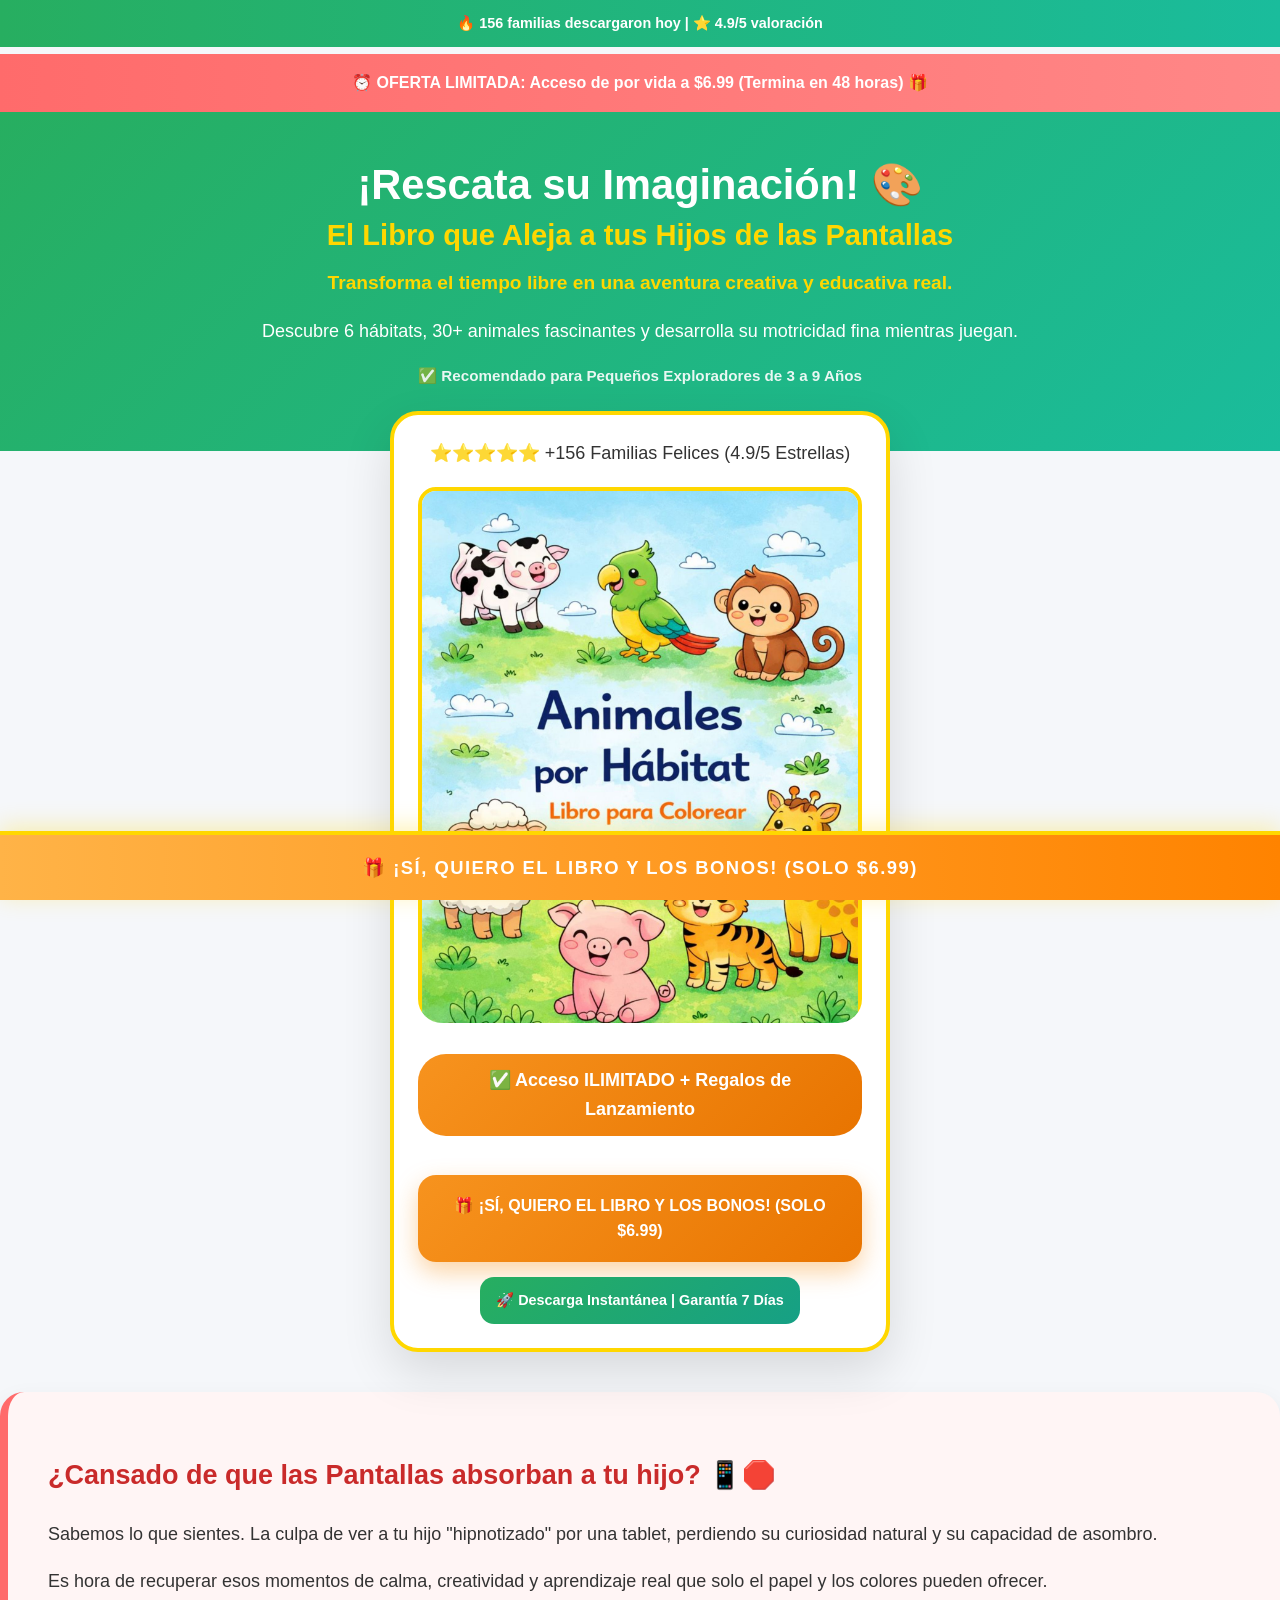
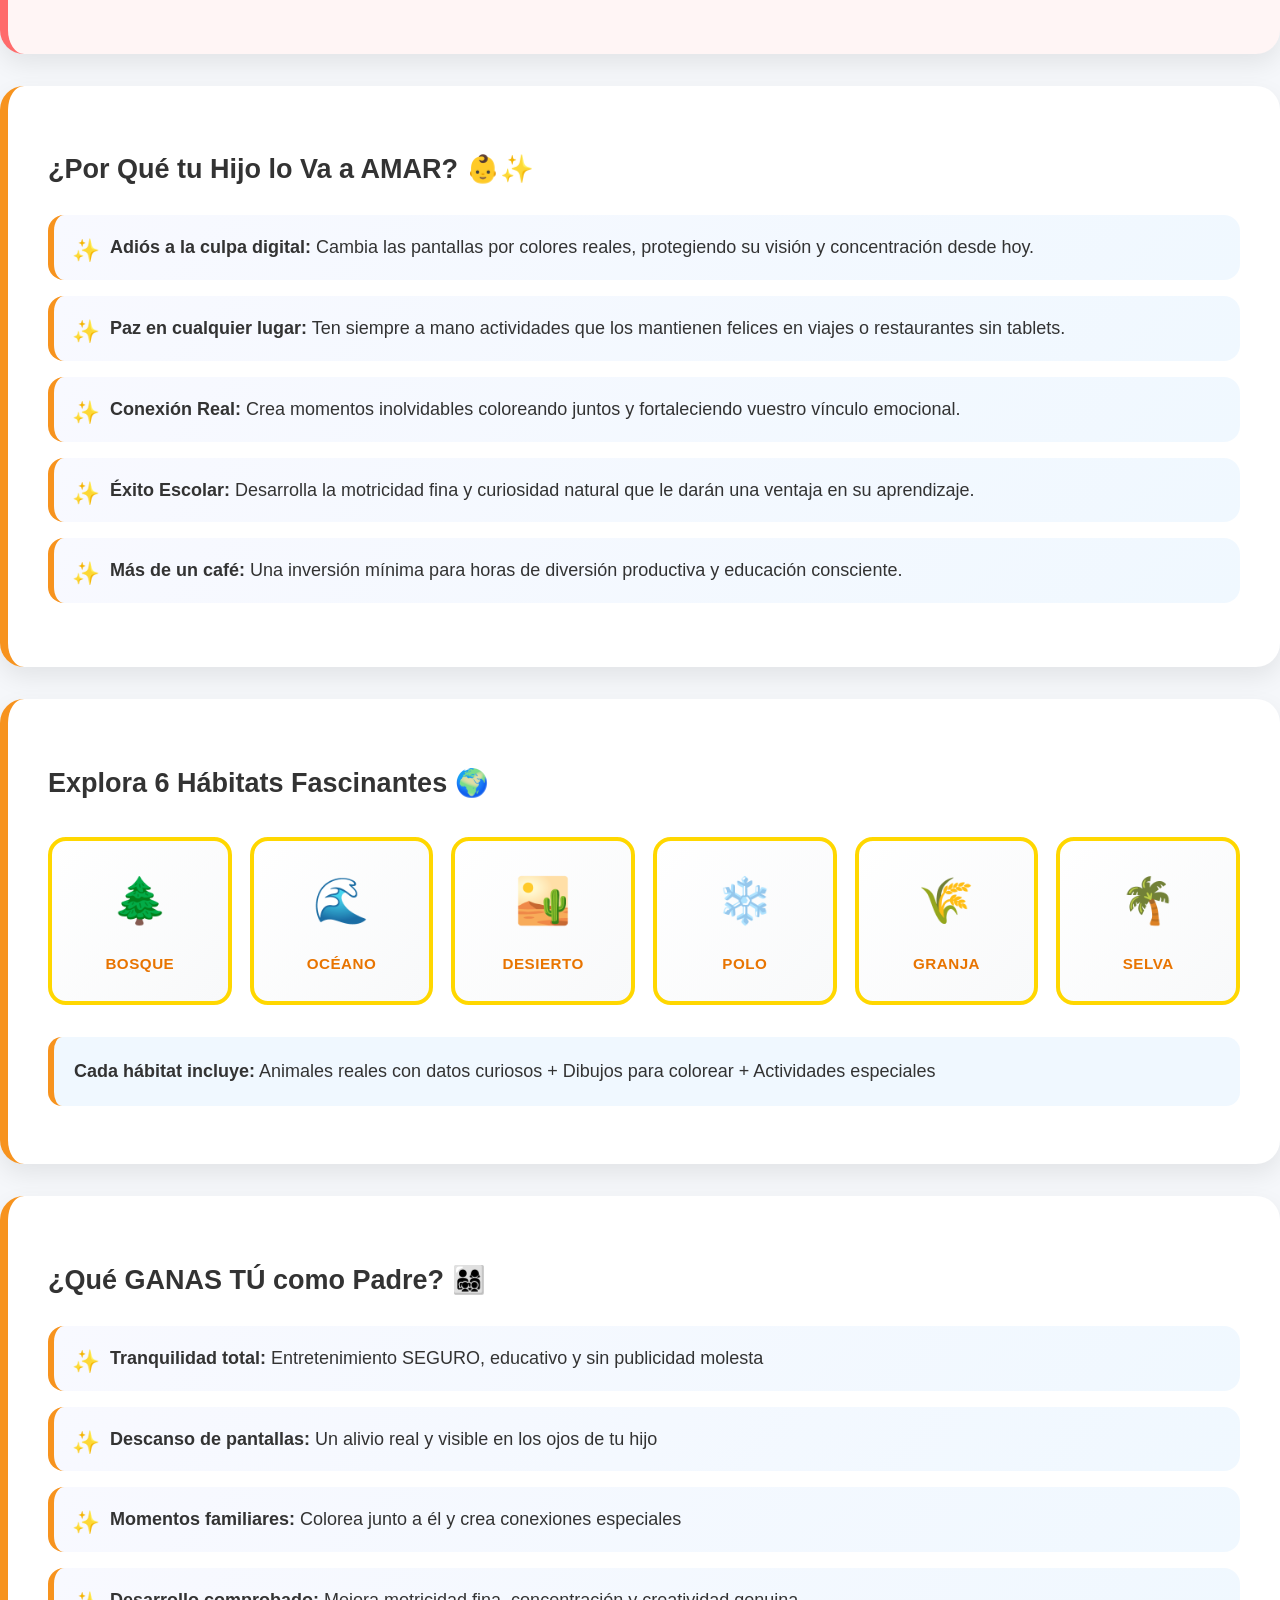
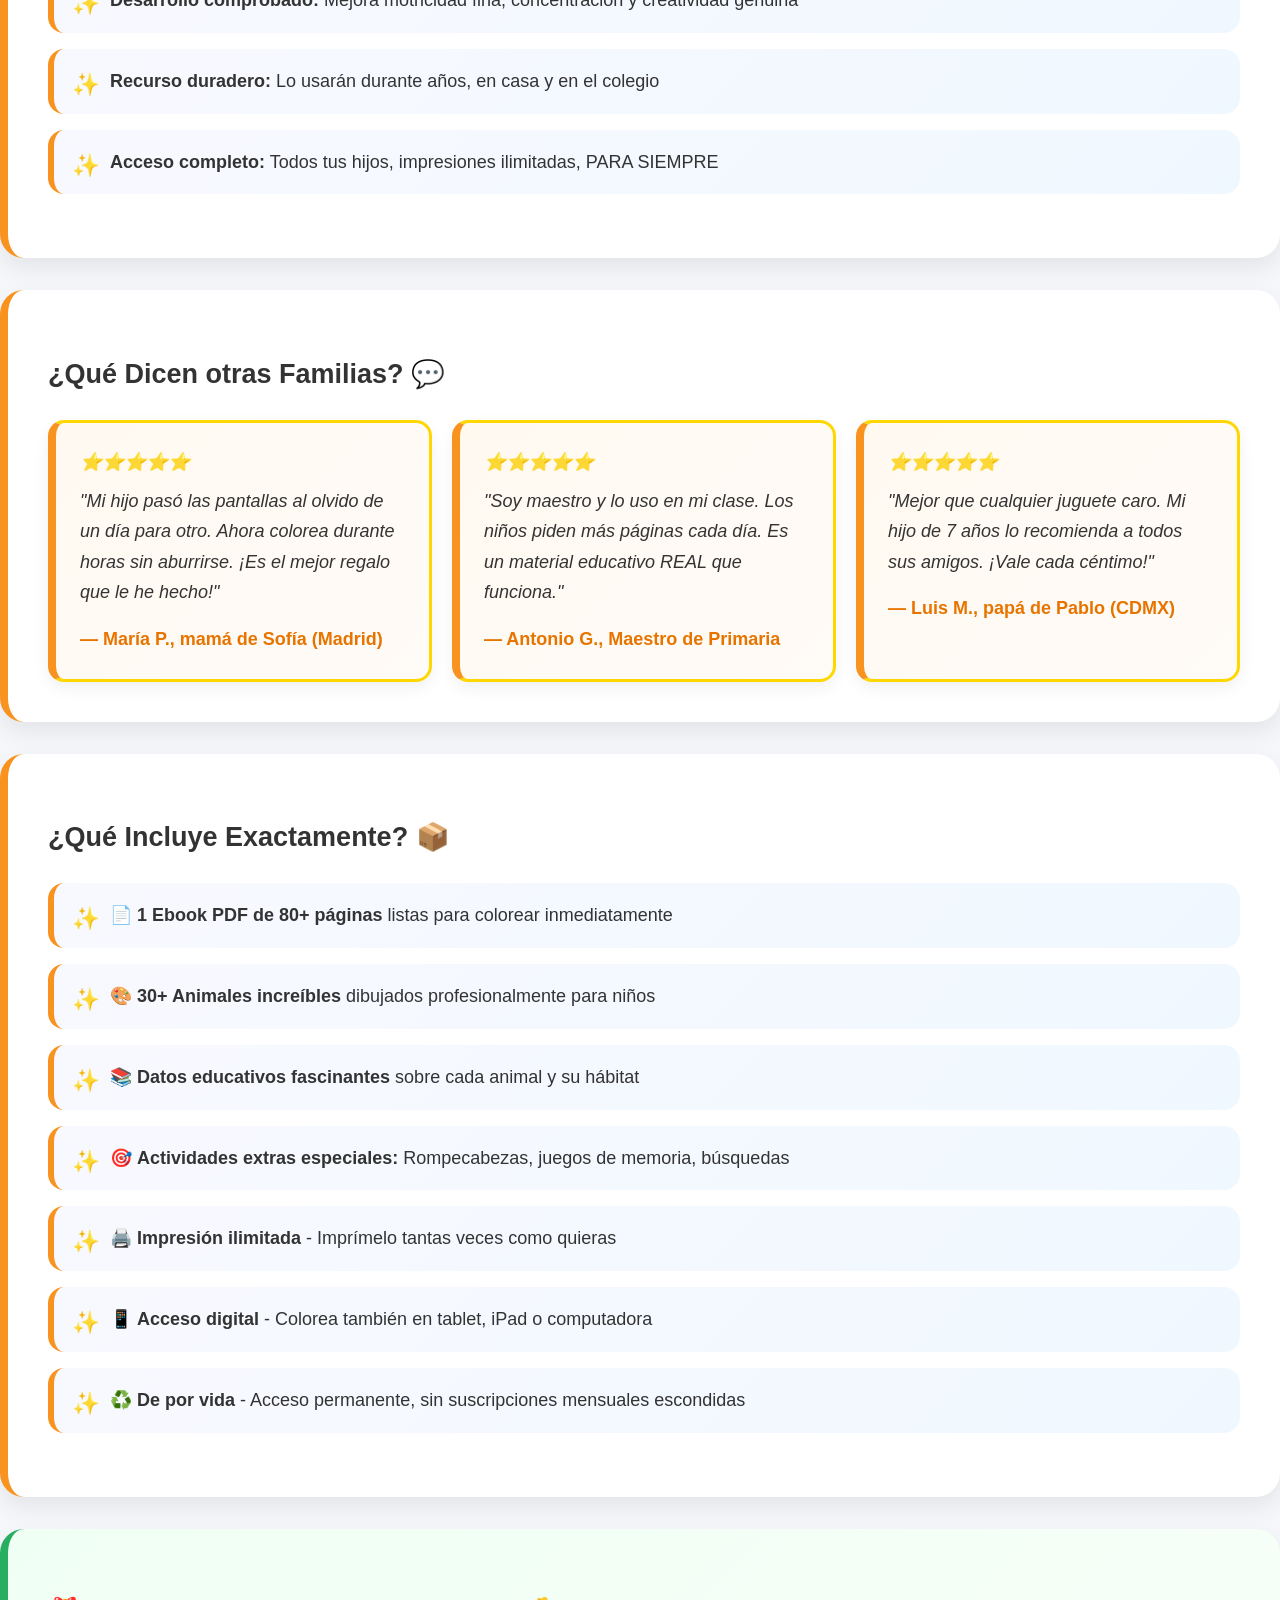
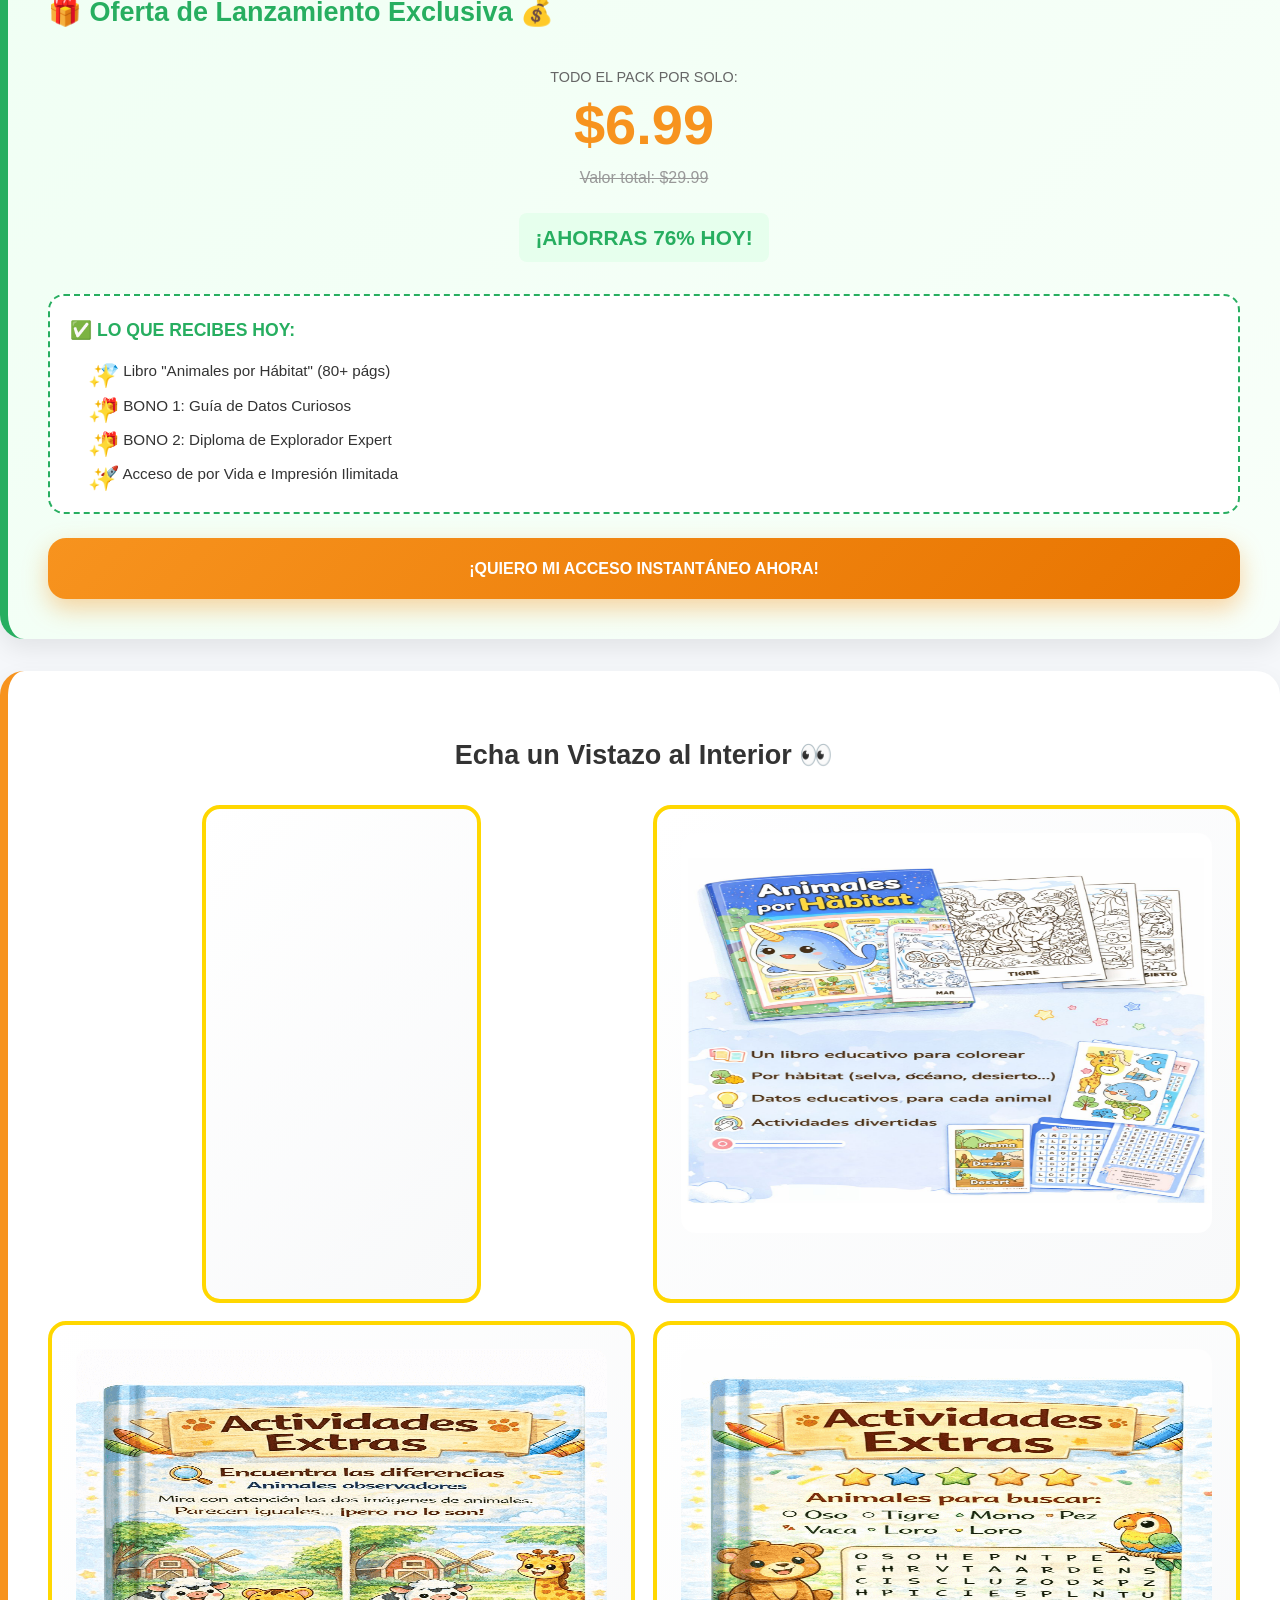
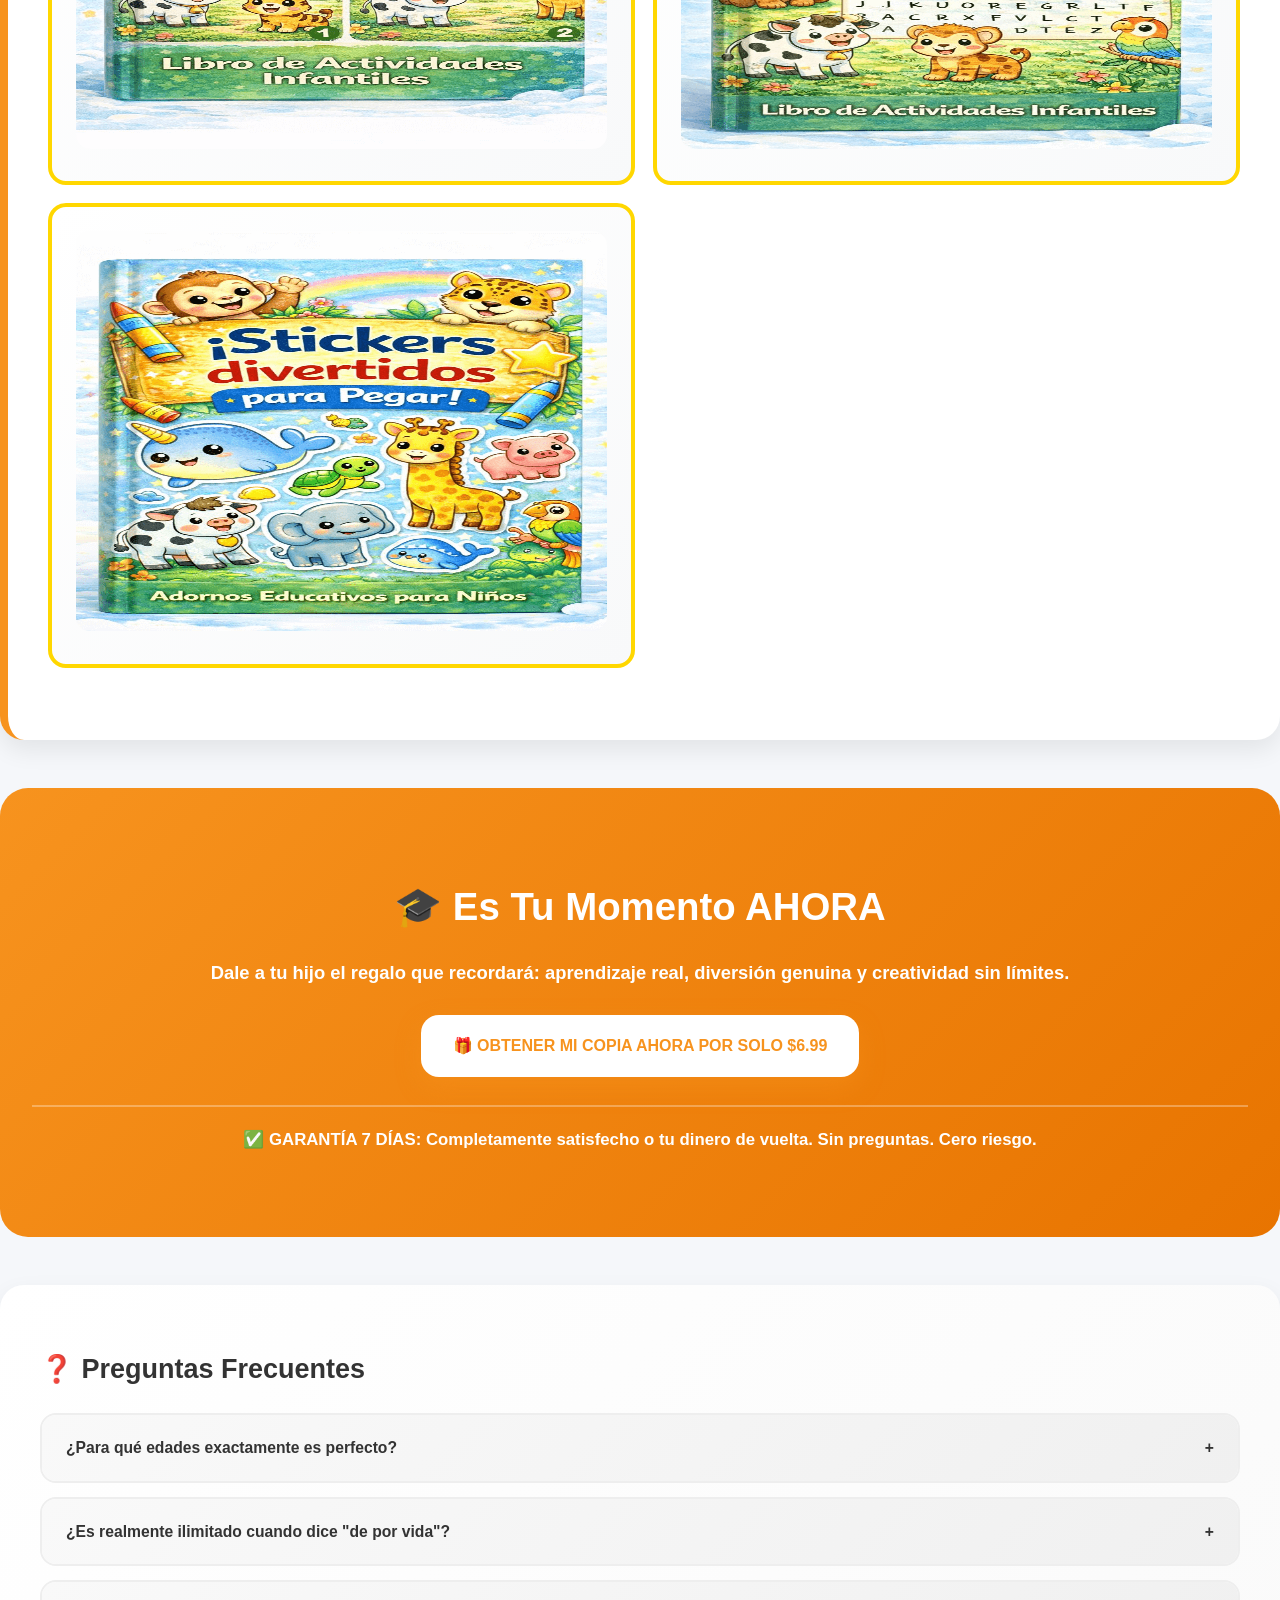
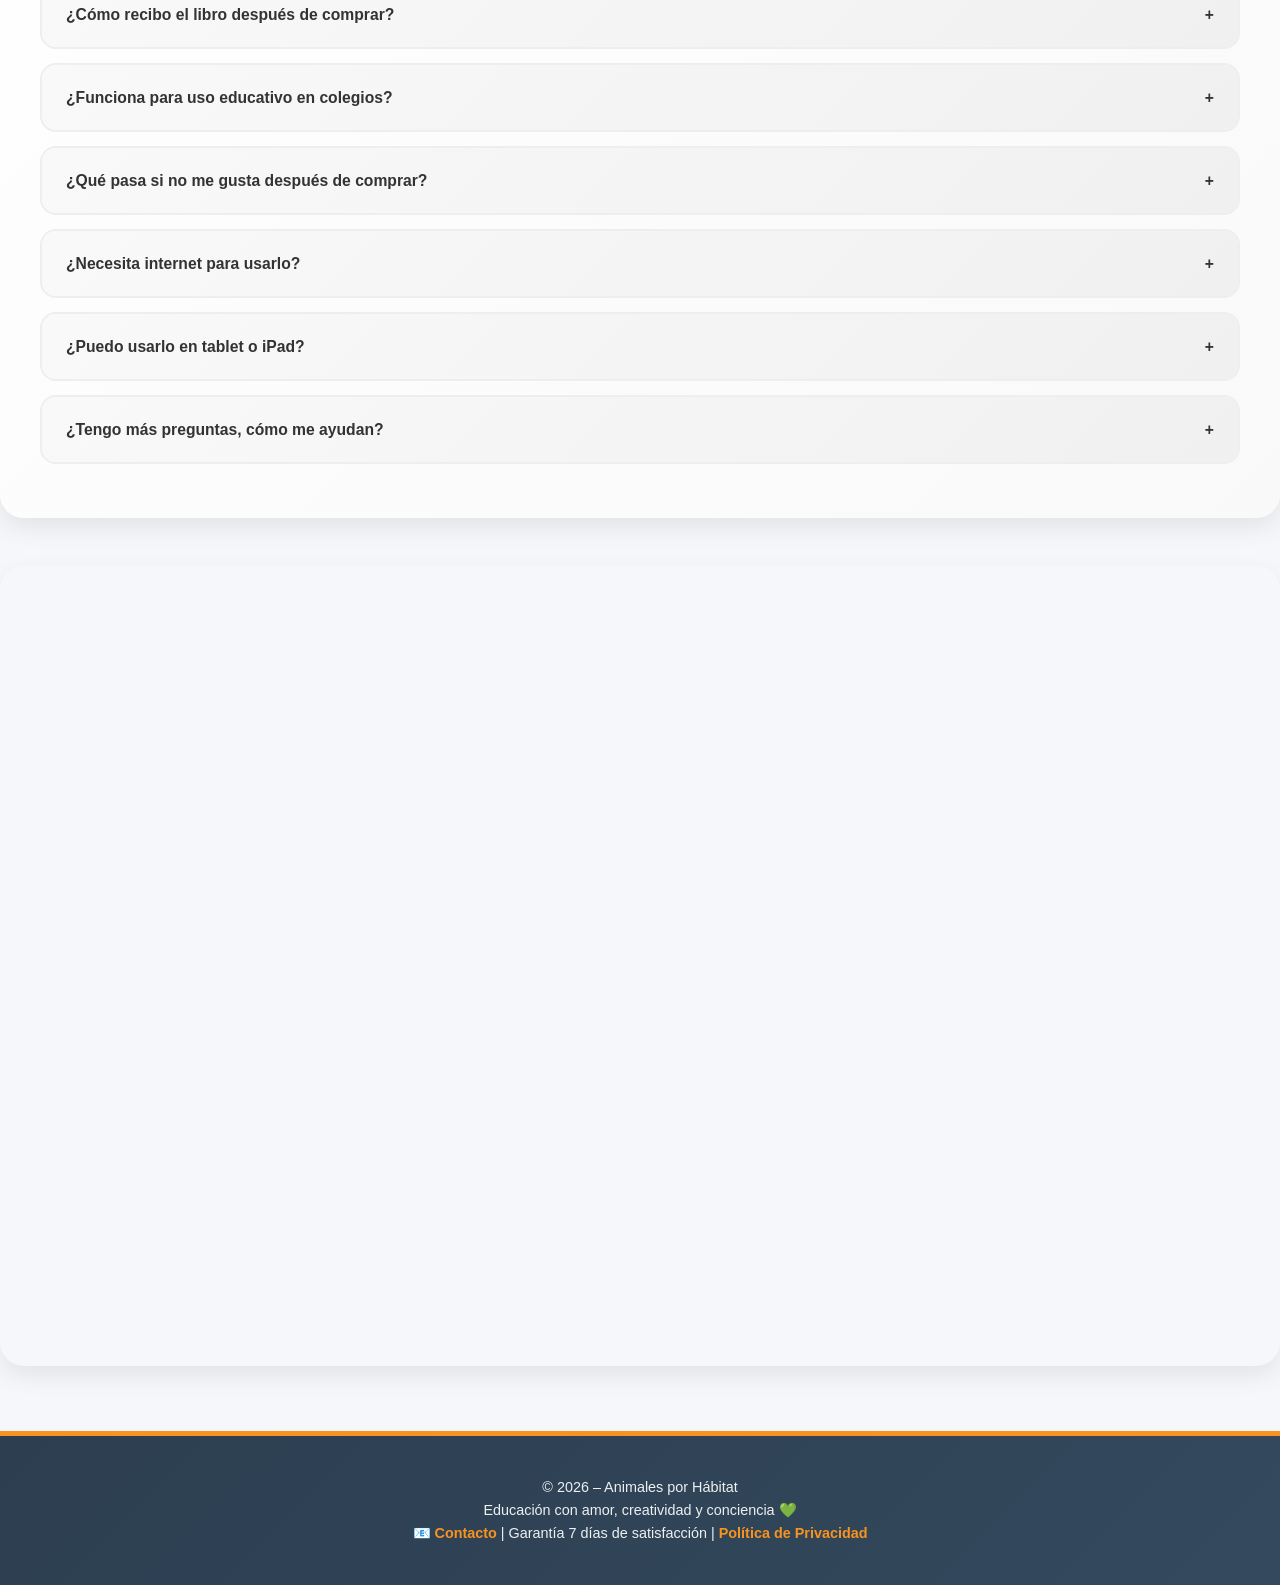
==== commit 445846ba: "mejor cta" ====
--- a/animales-habitat/index.html
+++ b/animales-habitat/index.html
@@ -233,28 +233,22 @@
 
   <header>
     <h1>
-      🐾 Animales por Hábitat<span>El Libro que los Niños AMAN Colorear</span>
+      ¡Rescata su Imaginación! 🎨<span>El Libro que Aleja a tus Hijos de las Pantallas</span>
     </h1>
-    <p style="
-          font-size: 1.1rem;
-          font-weight: 700;
-          color: var(--accent-yellow);
-          margin: 16px 0;
-        ">
-      ✅ Aprende Jugando | Sin Pantallas | Desarrolla Creatividad
+    <p style="font-size: 1.2rem; font-weight: 700; color: var(--accent-yellow); margin: 16px 0;">
+      Transforma el tiempo libre en una aventura creativa y educativa real.
     </p>
     <p>
-      Descubre 6 hábitats, 30+ animales fascinantes y diversión educativa
-      garantizada
+      Descubre 6 hábitats, 30+ animales fascinantes y desarrolla su motricidad fina mientras juegan.
     </p>
-    <p style="font-weight: 600; font-size: 0.95rem">
-      Para niños de 3 a 9 años | Perfecto para Padres y Docentes
+    <p style="font-weight: 600; font-size: 0.95rem; opacity: 0.9;">
+      ✅ Recomendado para Pequeños Exploradores de 3 a 9 Años
     </p>
   </header>
 
   <div class="hero-card">
     <div class="rating-text">
-      ⭐⭐⭐⭐⭐ 156 Familias Felices (4.9/5 Estrellas)
+      ⭐⭐⭐⭐⭐ +156 Familias Felices (4.9/5 Estrellas)
     </div>
     <div class="hero-carousel-container">
       <div class="hero-carousel-track" id="heroCarouselTrack">
@@ -275,39 +269,49 @@
         </div>
       </div>
     </div>
-    <div class="price-tag">📚 Acceso ILIMITADO + Impresión de por Vida</div>
+    <div class="price-tag">✅ Acceso ILIMITADO + Regalos de Lanzamiento</div>
     <div style="margin-top: 24px">
-      <a href="https://pay.hotmart.com/O103935436Y" class="cta-btn">🎁 OBTENER ACCESO AHORA - ¡DESCARGA EN 2 MIN!</a>
+      <a href="https://pay.hotmart.com/O103935436Y" class="cta-btn">🎁 ¡SÍ, QUIERO EL LIBRO Y LOS BONOS! (SOLO
+        $6.99)</a>
     </div>
     <div class="guarantee-badge">
-      ✓ GARANTÍA 7 DÍAS: Satisfecho o Dinero Devuelto 100%
+      🚀 Descarga Instantánea | Garantía 7 Días
     </div>
   </div>
 
   <section>
+    <!-- EL PROBLEMA (DOLOR) -->
+    <div class="card" style="border-left-color: #ff6b6b; background: #fff5f5;">
+      <h2 style="color: #c92a2a;">¿Cansado de que las Pantallas absorban a tu hijo? 📱🛑</h2>
+      <p style="font-weight: 500;">Sabemos lo que sientes. La culpa de ver a tu hijo "hipnotizado" por una tablet,
+        perdiendo su curiosidad natural y su capacidad de asombro.</p>
+      <p>Es hora de recuperar esos momentos de calma, creatividad y aprendizaje real que solo el papel y los colores
+        pueden ofrecer.</p>
+    </div>
+
     <!-- BENEFICIOS PARA NIÑOS -->
     <div class="card">
-      <h2>¿Por Qué tu Hijo lo Va a AMAR? 💚</h2>
+      <h2>¿Por Qué tu Hijo lo Va a AMAR? 👶✨</h2>
       <ul>
         <li>
-          <strong>Diversión garantizada:</strong> 30+ animales increíbles para
-          colorear de forma libre
-        </li>
-        <li>
-          <strong>Aprende sin darse cuenta:</strong> Descubre hábitats
-          fascinantes mientras colorea
-        </li>
-        <li>
-          <strong>Libertad creativa total:</strong> Sin reglas, sin límites,
-          100% su imaginación
-        </li>
-        <li>
-          <strong>Siente logros reales:</strong> Cada página coloreada es un
-          éxito increíble
-        </li>
-        <li>
-          <strong>Entretenimiento de calidad:</strong> Contenido diseñado para
-          captar su atención completamente
+          <strong>Adiós a la culpa digital:</strong> Cambia las pantallas por colores reales, protegiendo su visión y
+          concentración desde hoy.
+        </li>
+        <li>
+          <strong>Paz en cualquier lugar:</strong> Ten siempre a mano actividades que los mantienen felices en viajes o
+          restaurantes sin tablets.
+        </li>
+        <li>
+          <strong>Conexión Real:</strong> Crea momentos inolvidables coloreando juntos y fortaleciendo vuestro vínculo
+          emocional.
+        </li>
+        <li>
+          <strong>Éxito Escolar:</strong> Desarrolla la motricidad fina y curiosidad natural que le darán una ventaja en
+          su aprendizaje.
+        </li>
+        <li>
+          <strong>Más de un café:</strong> Una inversión mínima para horas de diversión productiva y educación
+          consciente.
         </li>
       </ul>
     </div>
@@ -387,20 +391,24 @@
 
     <!-- TESTIMONIOS -->
     <div class="card">
-      <h2>¿Qué Dicen las Familias? 💬</h2>
+      <h2>¿Qué Dicen otras Familias? 💬</h2>
       <div class="testimonials">
         <div class="testimonial">
-          "Mi hijo pasó las pantallas al olvido. Ahora colorea durante horas
-          sin aburrirse. ¡Increíble!"
-          <strong>— María, mamá de Sofía (6 años)</strong>
+          <div style="color: #f1c40f; margin-bottom: 8px;">⭐⭐⭐⭐⭐</div>
+          "Mi hijo pasó las pantallas al olvido de un día para otro. Ahora colorea durante horas sin aburrirse. ¡Es el
+          mejor regalo que le he hecho!"
+          <strong>— María P., mamá de Sofía (Madrid)</strong>
         </div>
         <div class="testimonial">
-          "En el colegio los niños piden más. Es un material educativo REAL
-          que funciona." <strong>— Antonio, maestro de primaria</strong>
+          <div style="color: #f1c40f; margin-bottom: 8px;">⭐⭐⭐⭐⭐</div>
+          "Soy maestro y lo uso en mi clase. Los niños piden más páginas cada día. Es un material educativo REAL que
+          funciona."
+          <strong>— Antonio G., Maestro de Primaria</strong>
         </div>
         <div class="testimonial">
-          "Mejor que cualquier juguete. Mi hijo lo recomendó a sus amigos.
-          Todos lo quieren." <strong>— Luis, papá de Pablo (7 años)</strong>
+          <div style="color: #f1c40f; margin-bottom: 8px;">⭐⭐⭐⭐⭐</div>
+          "Mejor que cualquier juguete caro. Mi hijo de 7 años lo recomienda a todos sus amigos. ¡Vale cada céntimo!"
+          <strong>— Luis M., papá de Pablo (CDMX)</strong>
         </div>
       </div>
     </div>
@@ -441,45 +449,42 @@
     </div>
 
     <!-- PRECIO Y VALOR -->
-    <div class="card" style="
-          background: linear-gradient(135deg, #f0f8ff, #f8f5ff);
-          border-left: 8px solid var(--green);
-        ">
-      <h2 style="color: var(--green)">El Mejor Precio Posible 💰</h2>
+    <div class="card"
+      style="background: linear-gradient(135deg, #f0fff4, #f8fff9); border-left: 8px solid var(--green);">
+      <h2 style="color: var(--green)">🎁 Oferta de Lanzamiento Exclusiva 💰</h2>
       <div style="text-align: center; margin: 32px 0">
-        <div style="font-size: 2.8rem; font-weight: 900; color: var(--orange)">
+        <div style="font-size: 0.9rem; color: #666; margin-bottom: 8px;">TODO EL PACK POR SOLO:</div>
+        <div style="font-size: 3.5rem; font-weight: 900; color: var(--orange); line-height: 1;">
           $6.99
         </div>
-        <div style="
-              font-size: 0.95rem;
-              color: #999;
-              text-decoration: line-through;
-              margin: 8px 0;
-            ">
-          Precio regular: $29.99
-        </div>
-        <div style="color: var(--green); font-weight: 900; font-size: 1.2rem">
-          ¡AHORRAS $23! (76% OFF)
-        </div>
-      </div>
-      <p style="
-            text-align: center;
-            font-weight: 700;
-            color: #555;
-            font-size: 1.05rem;
-            margin: 24px 0;
-          ">
-        Una inversión única para tiempo de calidad de aprendizaje.
-        <strong>Menos de un café.</strong>
-      </p>
-      <ul style="margin-top: 20px">
-        <li>
-          💳 Pago seguro único - Descarga INMEDIATA después de confirmar
-        </li>
-        <li>📚 Uso ilimitado para TODOS tus hijos</li>
-        <li>🔄 Acceso permanente - NUNCA expira</li>
-        <li>♻️ Sin suscripciones ocultas, solo un precio justo</li>
-      </ul>
+        <div style="font-size: 1rem; color: #999; text-decoration: line-through; margin: 12px 0;">
+          Valor total: $29.99
+        </div>
+        <div
+          style="color: var(--green); font-weight: 900; font-size: 1.3rem; background: #e6ffed; display: inline-block; padding: 8px 16px; border-radius: 8px; margin-top: 10px;">
+          ¡AHORRAS 76% HOY!
+        </div>
+      </div>
+
+      <div
+        style="background: #fff; padding: 20px; border: 2px dashed var(--green); border-radius: 16px; margin-bottom: 24px;">
+        <h3 style="margin: 0 0 10px 0; font-size: 1.1rem; color: var(--green);">✅ LO QUE RECIBES HOY:</h3>
+        <ul style="margin: 0; font-size: 0.95rem;">
+          <li style="background: none; border: none; padding: 5px 0 5px 30px; margin: 0;">💎 Libro "Animales por
+            Hábitat" (80+ págs)</li>
+          <li style="background: none; border: none; padding: 5px 0 5px 30px; margin: 0;">🎁 BONO 1: Guía de Datos
+            Curiosos</li>
+          <li style="background: none; border: none; padding: 5px 0 5px 30px; margin: 0;">🎁 BONO 2: Diploma de
+            Explorador Expert</li>
+          <li style="background: none; border: none; padding: 5px 0 5px 30px; margin: 0;">🚀 Acceso de por Vida e
+            Impresión Ilimitada</li>
+        </ul>
+      </div>
+
+      <div style="text-align: center;">
+        <a href="https://pay.hotmart.com/O103935436Y" class="cta-btn" style="width: 100%;">¡QUIERO MI ACCESO INSTANTÁNEO
+          AHORA!</a>
+      </div>
     </div>
 
     <!-- IMÁGENES PREVIEW -->
@@ -522,7 +527,7 @@
       </p>
       <a href="https://pay.hotmart.com/O103935436Y" class="cta-btn"
         style="background: #fff; color: var(--orange); display: inline-block">
-        🎁 OBTENER ACCESO AHORA - ¡DESCARGA EN 2 MINUTOS!
+        🎁 OBTENER MI COPIA AHORA POR SOLO $6.99
       </a>
       <p style="
             font-size: 1.05rem;
@@ -643,7 +648,7 @@
 
   <div class="fixed-bottom-btn">
     <a href="https://pay.hotmart.com/O103935436Y" target="_blank" rel="noopener">
-      🎁 OBTENER ACCESO AHORA - ¡DESCARGA EN 2 MIN!
+      🎁 ¡SÍ, QUIERO EL LIBRO Y LOS BONOS! (SOLO $6.99)
     </a>
   </div>
   <script src="scripts.js" defer></script>
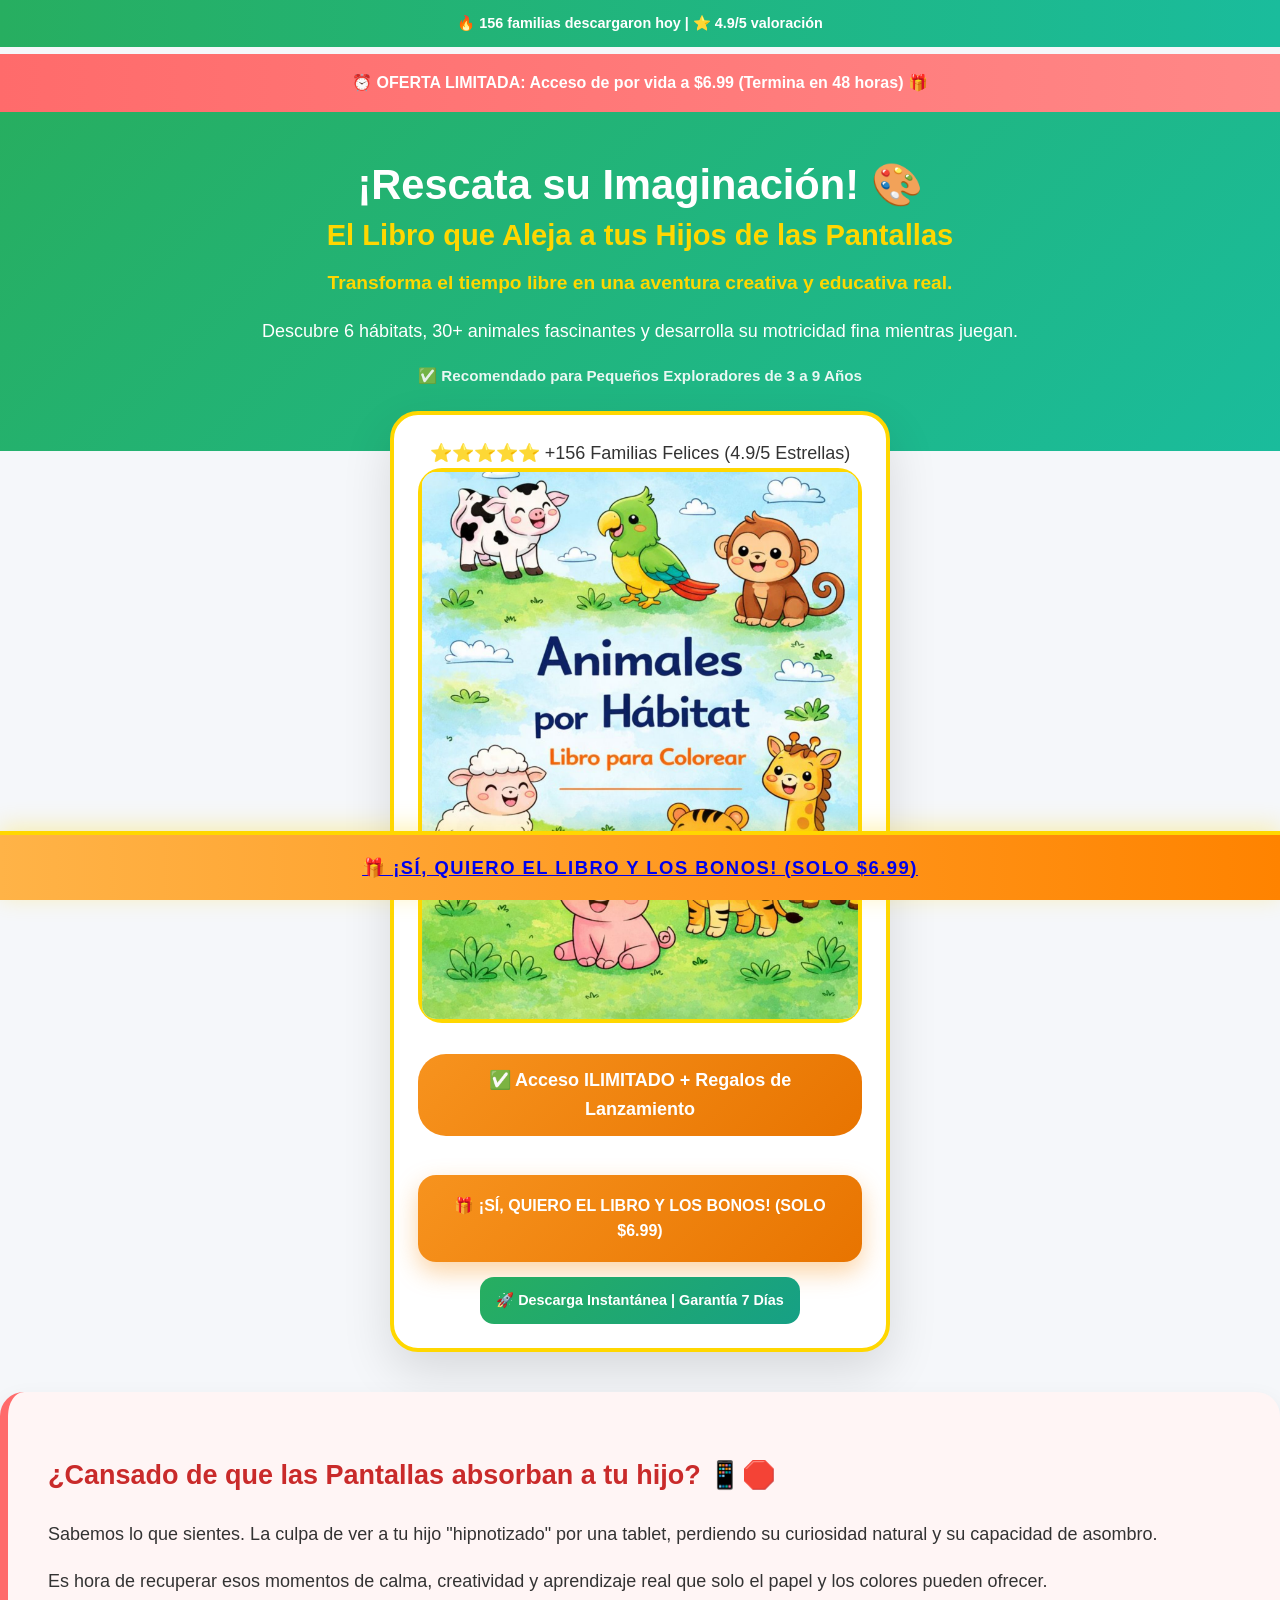
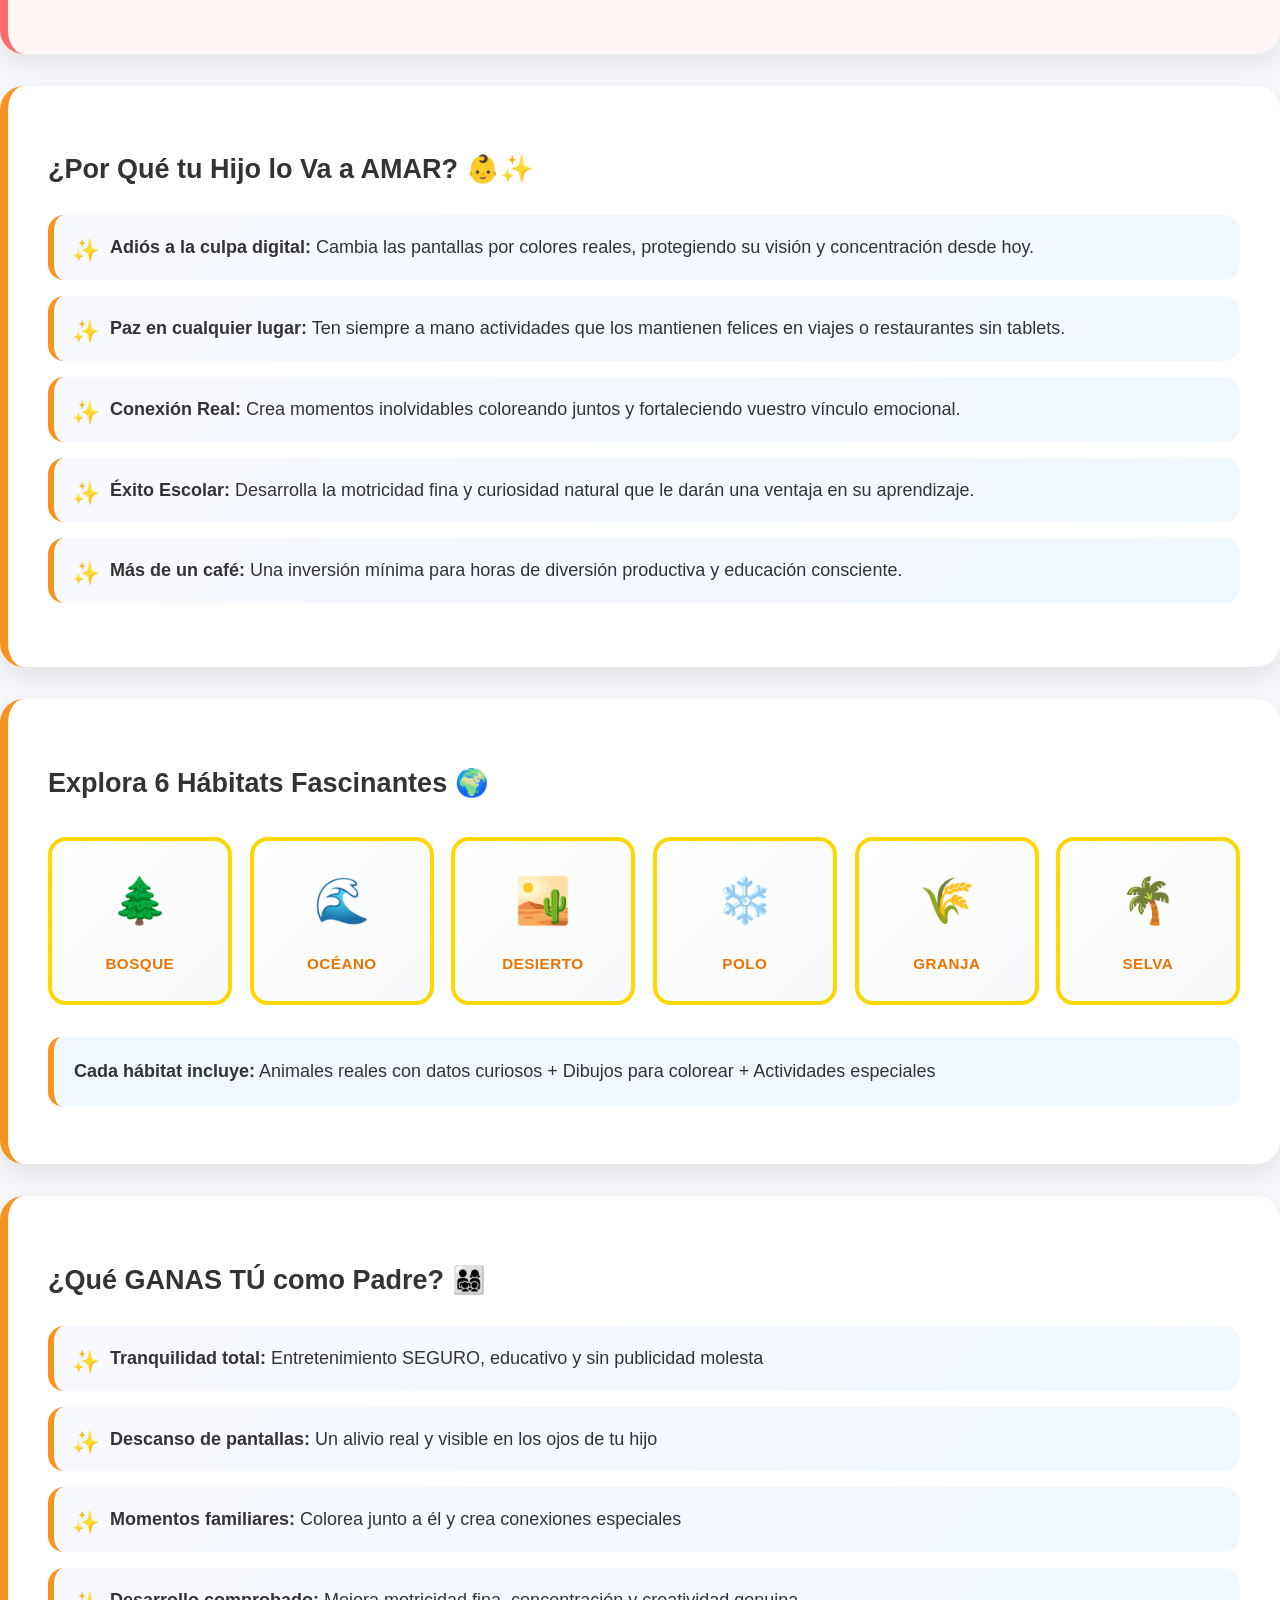
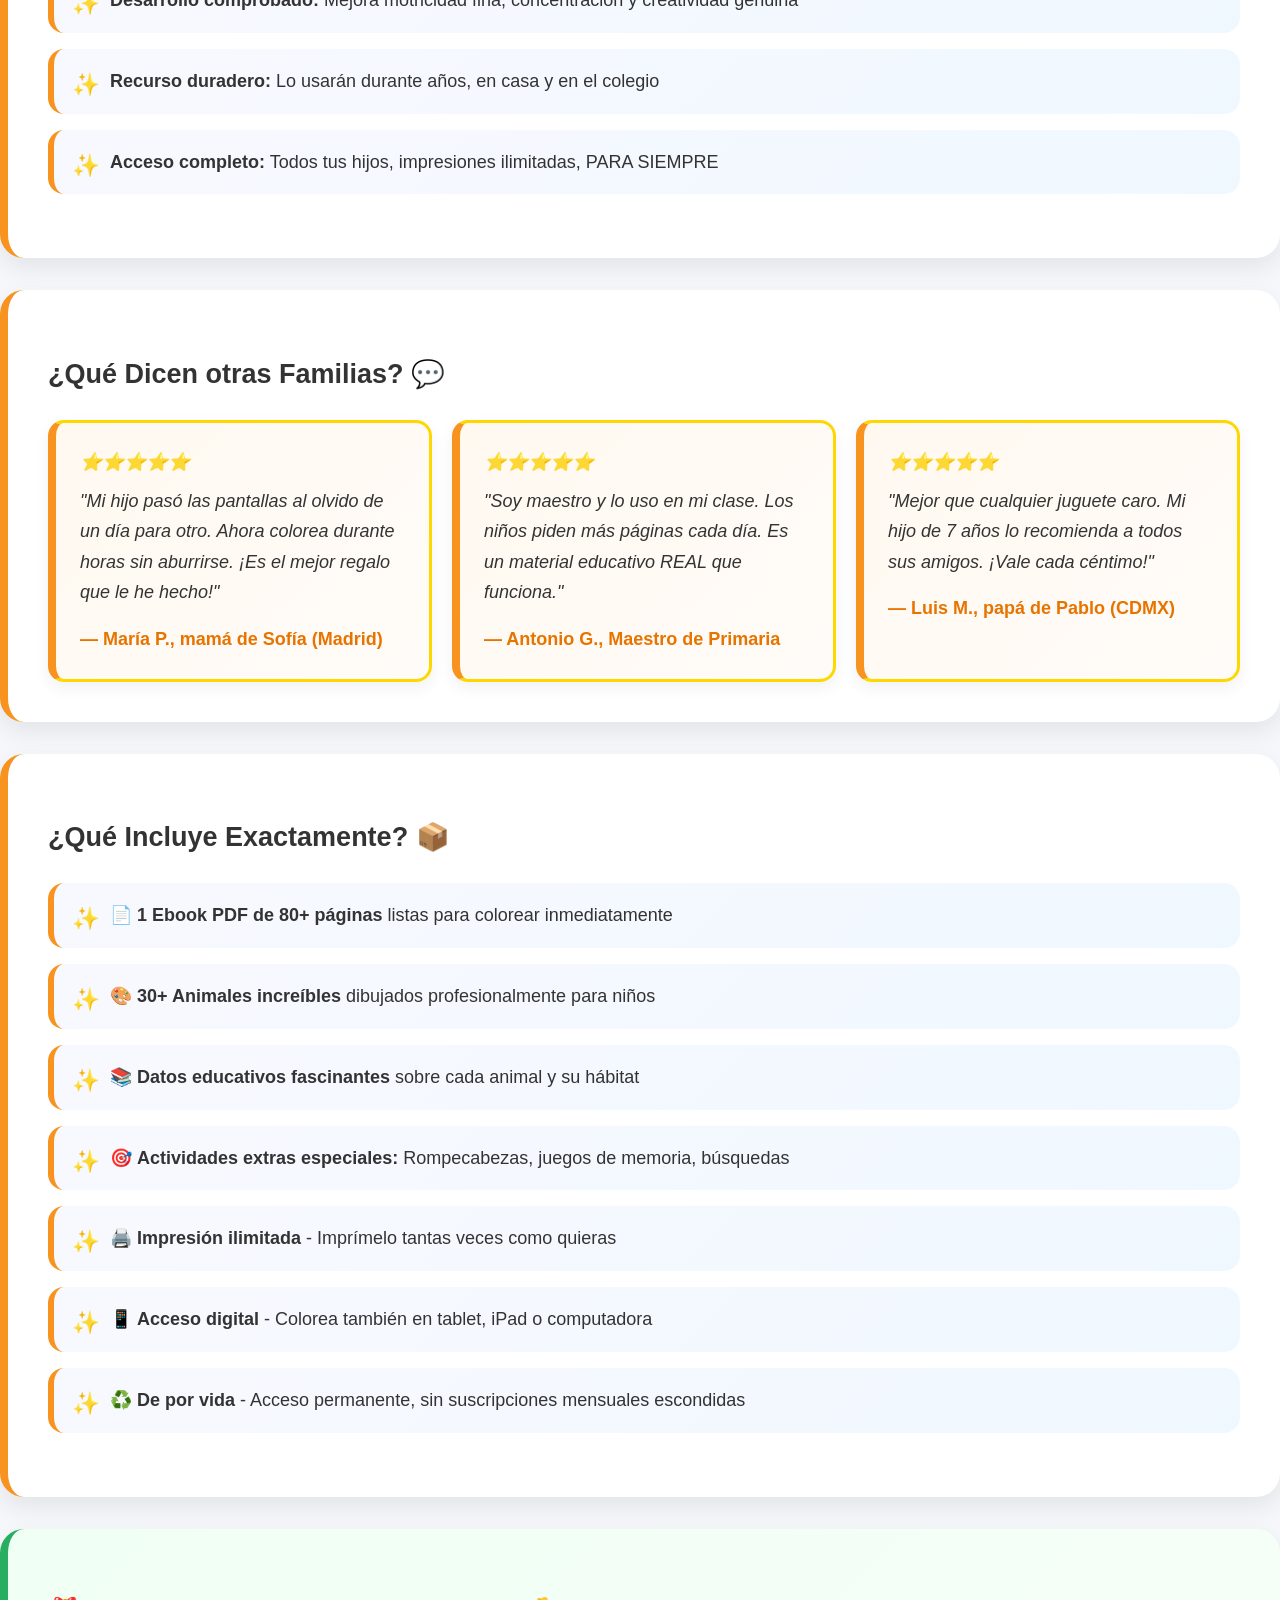
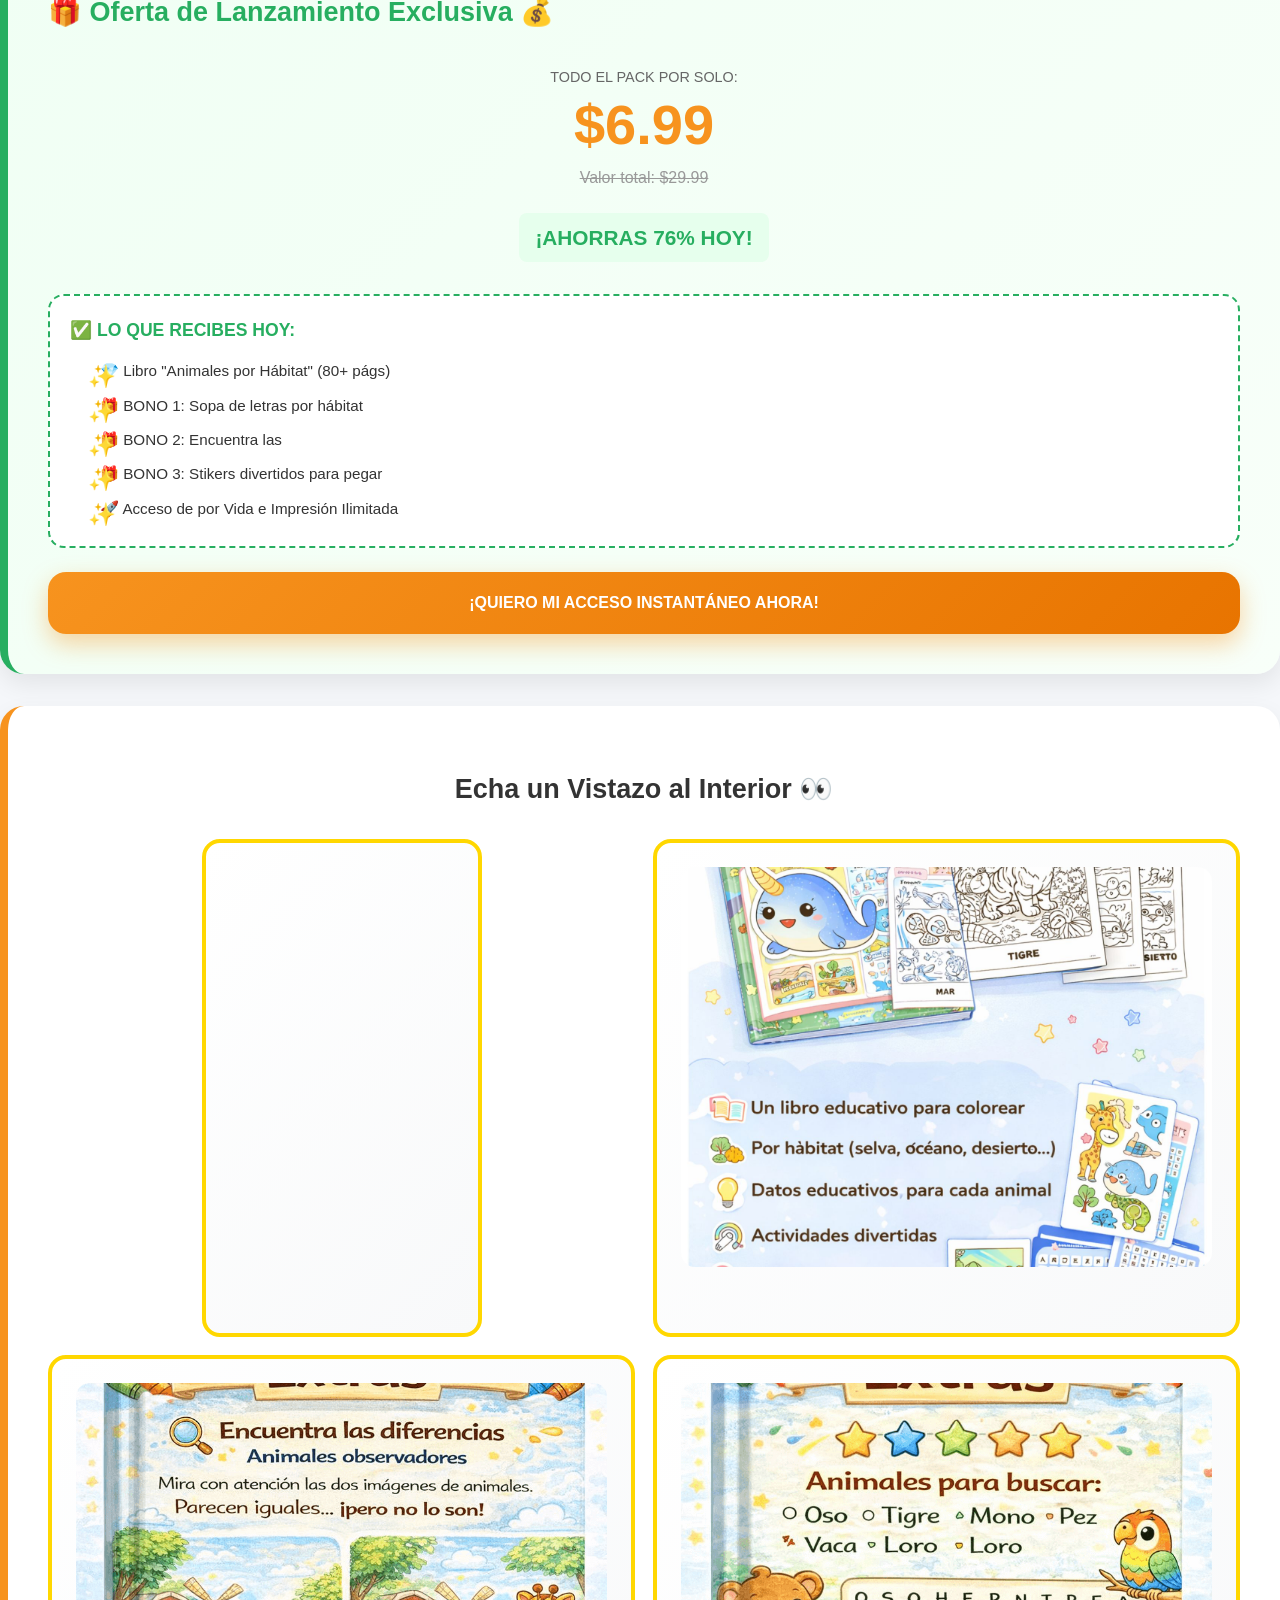
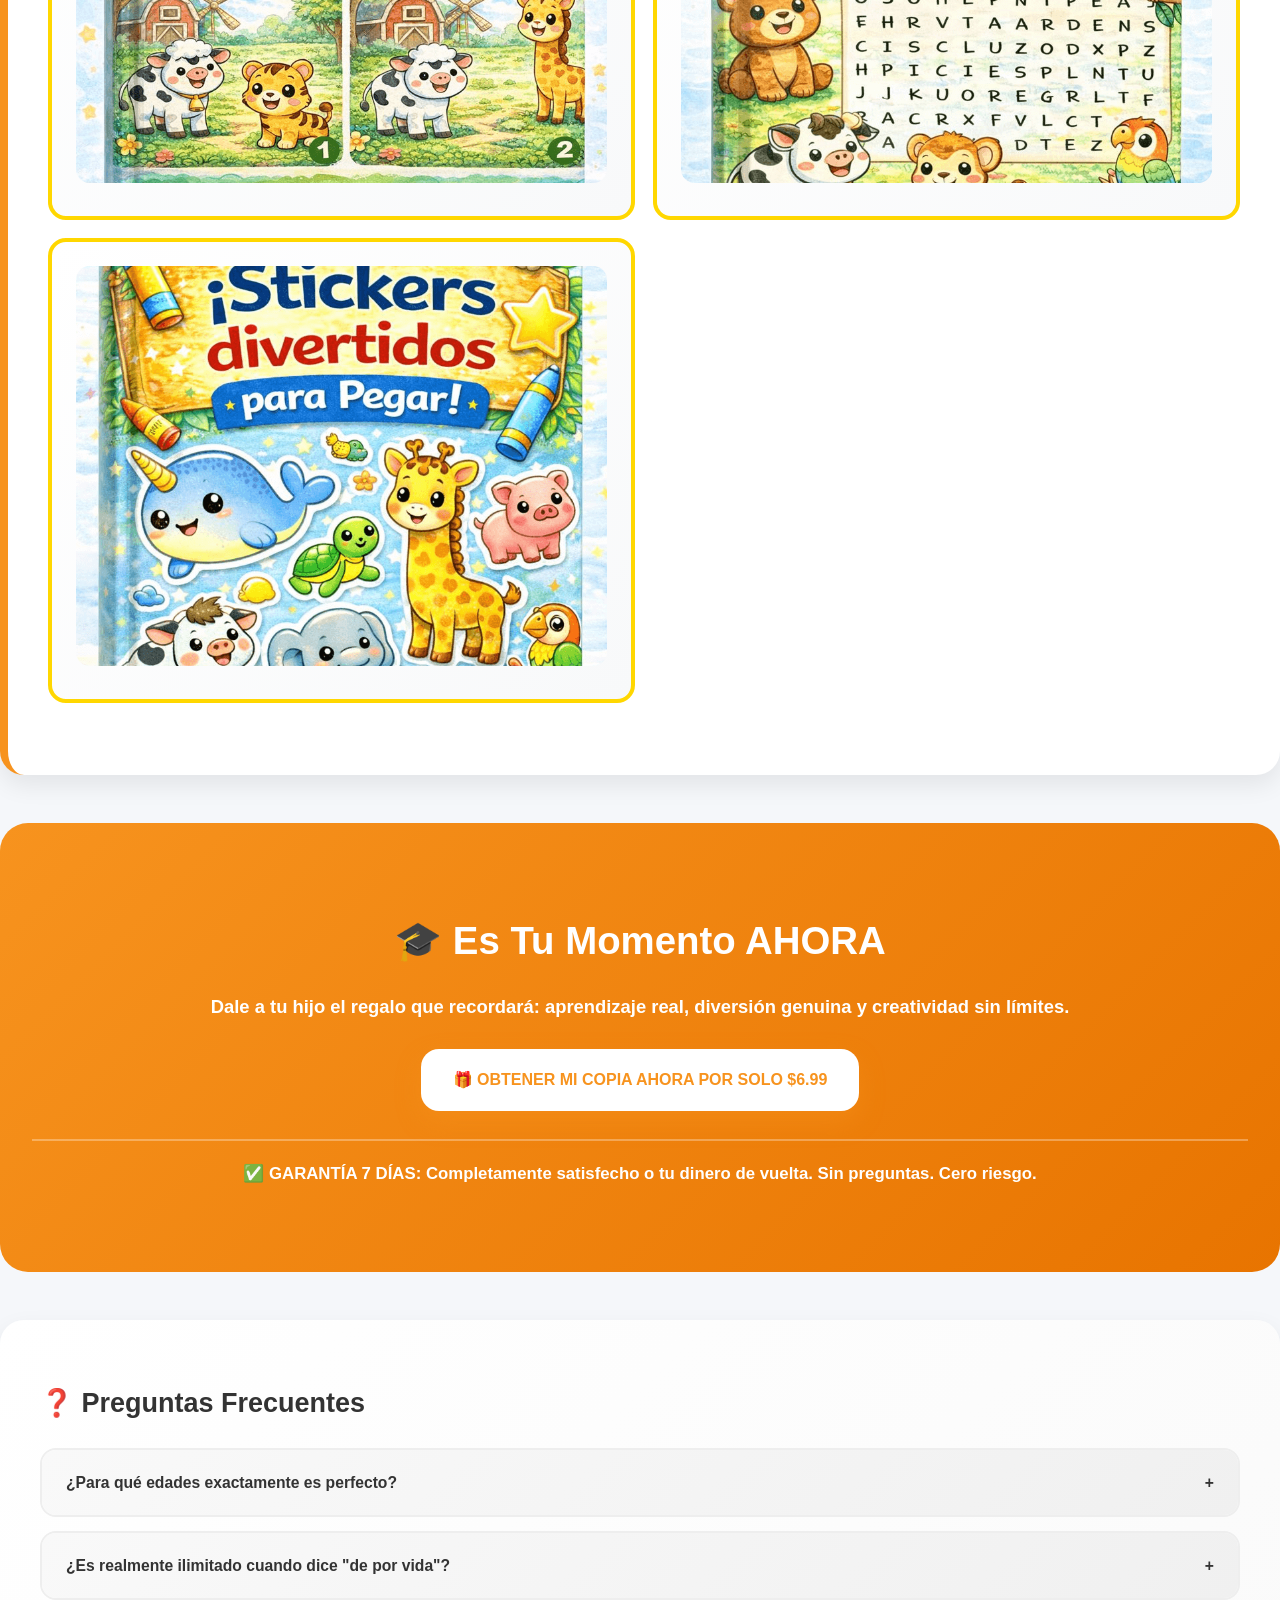
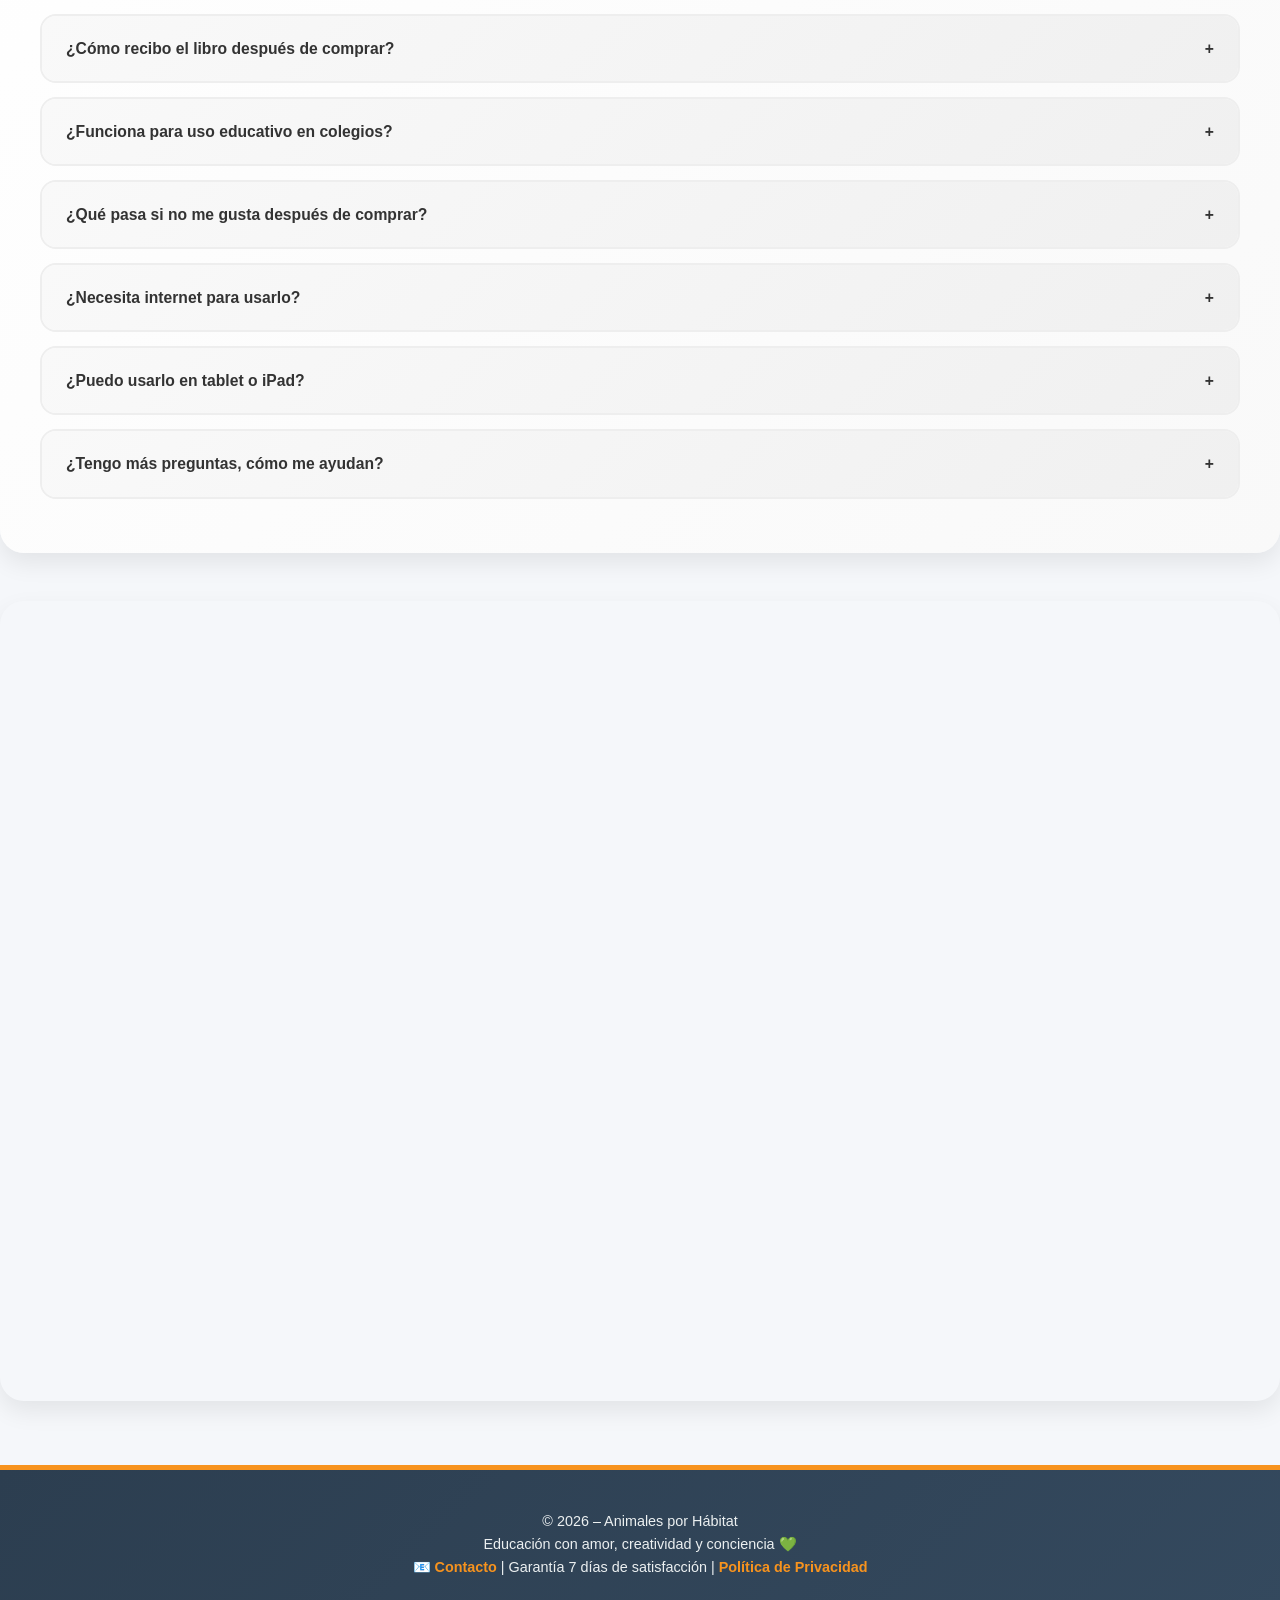
==== commit 56acc280: "mejor cta 2" ====
--- a/animales-habitat/index.html
+++ b/animales-habitat/index.html
@@ -8,32 +8,23 @@
   <meta name="description"
     content="Libro educativo para colorear con 30+ animales y 6 hábitats. Aprenden mientras juegan, sin pantallas. Para niños 3-9 años. Acceso ilimitado $6.99" />
 
-  <!-- Preload Critical LCP Image -->
-  <link rel="preload" as="image" href="../assets/portada.jpg" />
-
-  <!-- Meta Pixel Code (Optimized) -->
+  <!-- Preload Critical LCP Image (Top Priority) -->
+  <link rel="preload" as="image" href="../assets/portada.jpg" fetchpriority="high" />
+
+  <!-- Meta Pixel Stub (Heavy logic moved to scripts.js) -->
   <script>
-    !(function (f, b, e, v, n, t, s) {
-      if (f.fbq) return;
-      n = f.fbq = function () {
-        n.callMethod ? n.callMethod.apply(n, arguments) : n.queue.push(arguments);
-      };
-      if (!f._fbq) f._fbq = n;
-      n.push = n;
-      n.loaded = !0;
-      n.version = "2.0";
-      n.queue = [];
-      t = b.createElement(e);
-      t.async = !0;
-      t.src = v;
-      s = b.getElementsByTagName(e)[0];
-      s.parentNode.insertBefore(t, s);
-    })(window, document, "script", "https://connect.facebook.net/en_US/fbevents.js");
-    fbq("init", "1399631527763009");
-    fbq("track", "PageView");
+    !function (f, b, e, v, n, t, s) {
+      if (f.fbq) return; n = f.fbq = function () {
+        n.callMethod ?
+          n.callMethod.apply(n, arguments) : n.queue.push(arguments)
+      }; if (!f._fbq) f._fbq = n;
+      n.push = n; n.loaded = !0; n.version = '2.0'; n.queue = [];
+    }(window, document, 'script');
+    fbq('init', '1399631527763009');
+    fbq('track', 'PageView');
   </script>
 
-  <!-- Critical CSS (Above the Fold) -->
+  <!-- Critical CSS (Minified & Optimized) -->
   <style>
     :root {
       --orange: #f7931e;
@@ -41,11 +32,11 @@
       --green: #27ae60;
       --bg: #f5f7fa;
       --card: #fff;
-      --accent-yellow: #ffd700;
+      --accent-yellow: #ffd700
     }
 
     * {
-      box-sizing: border-box;
+      box-sizing: border-box
     }
 
     html,
@@ -53,7 +44,7 @@
       margin: 0;
       padding: 0;
       overflow-x: hidden;
-      width: 100%;
+      width: 100%
     }
 
     body {
@@ -62,7 +53,7 @@
       background: var(--bg);
       color: #333;
       line-height: 1.6;
-      font-size: 18px;
+      font-size: 18px
     }
 
     .counter-fixed {
@@ -76,7 +67,7 @@
       padding: 12px 16px;
       font-weight: 700;
       z-index: 9999;
-      font-size: 0.9rem;
+      font-size: .9rem
     }
 
     .urgency-banner {
@@ -86,18 +77,18 @@
       text-align: center;
       font-weight: 800;
       font-size: 1rem;
-      animation: pulse-banner 2s infinite;
+      animation: pulse-banner 2s infinite
     }
 
     @keyframes pulse-banner {
 
       0%,
       100% {
-        transform: scale(1);
+        transform: scale(1)
       }
 
       50% {
-        transform: scale(1.02);
+        transform: scale(1.02)
       }
     }
 
@@ -107,21 +98,21 @@
       text-align: center;
       padding: 48px 24px;
       position: relative;
-      overflow: hidden;
+      overflow: hidden
     }
 
     header h1 {
       font-size: clamp(1.8rem, 6vw, 2.6rem);
       margin: 0;
       font-weight: 900;
-      line-height: 1.2;
+      line-height: 1.2
     }
 
     header h1 span {
       display: block;
-      font-size: 0.7em;
+      font-size: .7em;
       color: var(--accent-yellow);
-      margin-top: 8px;
+      margin-top: 8px
     }
 
     .hero-card {
@@ -129,11 +120,11 @@
       background: #fff;
       border-radius: 28px;
       padding: 24px;
-      box-shadow: 0 20px 50px rgba(0, 0, 0, 0.12);
+      box-shadow: 0 20px 50px rgba(0, 0, 0, .12);
       text-align: center;
       position: relative;
       margin: -40px auto 40px;
-      border: 4px solid var(--accent-yellow);
+      border: 4px solid var(--accent-yellow)
     }
 
     .hero-carousel-container {
@@ -143,20 +134,20 @@
       border-radius: 24px;
       overflow: hidden;
       background: #fff;
-      aspect-ratio: 4/5;
+      aspect-ratio: 4/5
     }
 
     .hero-carousel-track {
       display: flex;
-      transition: transform 0.5s ease;
-      width: 100%;
+      transition: transform .5s ease;
+      width: 100%
     }
 
     .hero-carousel-slide {
       min-width: 100%;
       display: flex;
       align-items: center;
-      justify-content: center;
+      justify-content: center
     }
 
     .hero-carousel-slide img {
@@ -164,7 +155,7 @@
       height: auto;
       object-fit: contain;
       border-radius: 18px;
-      border: 4px solid var(--accent-yellow);
+      border: 4px solid var(--accent-yellow)
     }
 
     .price-tag {
@@ -174,7 +165,7 @@
       padding: 12px 20px;
       border-radius: 28px;
       font-weight: 900;
-      margin: 15px 0;
+      margin: 15px 0
     }
 
     .cta-btn {
@@ -186,18 +177,18 @@
       text-decoration: none;
       font-weight: 900;
       animation: pulse-infinite 2.5s infinite;
-      box-shadow: 0 10px 25px rgba(247, 147, 30, 0.4);
+      box-shadow: 0 10px 25px rgba(247, 147, 30, .4);
       text-transform: uppercase;
-      font-size: 1rem;
+      font-size: 1rem
     }
 
     @keyframes pulse-infinite {
       0% {
-        box-shadow: 0 0 0 0 rgba(247, 147, 30, 0.7);
+        box-shadow: 0 0 0 0 rgba(247, 147, 30, .7)
       }
 
       100% {
-        box-shadow: 0 0 0 15px rgba(247, 147, 30, 0);
+        box-shadow: 0 0 0 15px rgba(247, 147, 30, 0)
       }
     }
 
@@ -208,8 +199,8 @@
       border-radius: 14px;
       margin-top: 15px;
       font-weight: 800;
-      font-size: 0.9rem;
-      display: inline-block;
+      font-size: .9rem;
+      display: inline-block
     }
   </style>
 
@@ -472,10 +463,11 @@
         <ul style="margin: 0; font-size: 0.95rem;">
           <li style="background: none; border: none; padding: 5px 0 5px 30px; margin: 0;">💎 Libro "Animales por
             Hábitat" (80+ págs)</li>
-          <li style="background: none; border: none; padding: 5px 0 5px 30px; margin: 0;">🎁 BONO 1: Guía de Datos
-            Curiosos</li>
-          <li style="background: none; border: none; padding: 5px 0 5px 30px; margin: 0;">🎁 BONO 2: Diploma de
-            Explorador Expert</li>
+          <li style="background: none; border: none; padding: 5px 0 5px 30px; margin: 0;">🎁 BONO 1: Sopa de letras por
+            hábitat</li>
+          <li style="background: none; border: none; padding: 5px 0 5px 30px; margin: 0;">🎁 BONO 2: Encuentra las
+          <li style="background: none; border: none; padding: 5px 0 5px 30px; margin: 0;">🎁 BONO 3: Stikers divertidos
+            para pegar</li>
           <li style="background: none; border: none; padding: 5px 0 5px 30px; margin: 0;">🚀 Acceso de por Vida e
             Impresión Ilimitada</li>
         </ul>
--- a/animales-habitat/styles.css
+++ b/animales-habitat/styles.css
@@ -1,43 +1,243 @@
 /* Non-critical styles */
-.habitats-showcase { display: grid; grid-template-columns: repeat(auto-fit, minmax(150px, 1fr)); gap: 18px; margin: 32px 0; }
-.habitat-box { background: linear-gradient(135deg, #fff, #f8f9fa); border: 4px solid var(--accent-yellow); border-radius: 18px; padding: 24px; text-align: center; transition: all 0.3s ease; cursor: pointer; }
-.habitat-box:hover { transform: scale(1.1) rotateZ(2deg); box-shadow: 0 14px 32px rgba(247, 147, 30, 0.3); }
-.habitat-box .emoji { font-size: 2.8rem; display: block; margin-bottom: 12px; }
-.habitat-box .label { font-weight: 900; color: var(--orange-dark); font-size: 0.95rem; letter-spacing: 0.5px; }
-
-.gallery-preview { display: grid; grid-template-columns: 1fr; gap: 18px; margin: 32px 0; }
-@media (min-width: 768px) { .gallery-preview { grid-template-columns: repeat(2, 1fr); } }
-
-.testimonials { display: grid; grid-template-columns: 1fr; gap: 20px; margin-top: 24px; }
-@media (min-width: 750px) { .testimonials { grid-template-columns: repeat(3, 1fr); } }
-.testimonial { background: linear-gradient(135deg, #fff9f0, #fffbf8); border: 3px solid var(--accent-yellow); border-left: 8px solid var(--orange); padding: 24px; border-radius: 16px; font-style: italic; box-shadow: 0 6px 16px rgba(0,0,0,0.06); transition: all 0.3s ease; line-height: 1.7; }
-.testimonial:hover { transform: translateY(-8px); box-shadow: 0 14px 32px rgba(247, 147, 30, 0.2); }
-.testimonial strong { display: block; margin-top: 16px; color: var(--orange-dark); font-style: normal; font-weight: 800; }
-
-.faq { background: linear-gradient(135deg, #fff, #f9f9f9); border-radius: 24px; padding: 40px; box-shadow: 0 10px 24px rgba(0,0,0,0.08); margin-top: 40px; }
-.faq-item { border-radius: 16px; margin-bottom: 14px; border: 2px solid #eee; overflow: hidden; transition: all 0.3s ease; }
-.faq-item:hover { border-color: var(--orange); box-shadow: 0 6px 16px rgba(247, 147, 30, 0.12); }
-.faq-question { padding: 20px 24px; background: linear-gradient(135deg, #f9f9f9, #f0f0f0); font-weight: 800; cursor: pointer; display: flex; justify-content: space-between; align-items: center; font-size: 0.98rem; user-select: none; transition: background 0.3s ease; }
-.faq-question:hover { background: linear-gradient(135deg, #fffbf0, #fff5e6); }
-.faq-answer { display: none; padding: 24px; background: #fff; line-height: 1.8; }
-
-.final-cta-section { background: linear-gradient(135deg, var(--orange), var(--orange-dark)); color: #fff; text-align: center; padding: 56px 32px; border-radius: 28px; margin: 48px 0; position: relative; overflow: hidden; }
-.final-cta-section h2 { color: #fff; margin-bottom: 20px; font-size: 2.4rem; }
-.final-cta-section p { font-size: 1.15rem; margin-bottom: 28px; font-weight: 600; line-height: 1.6; }
-
-footer { background: linear-gradient(135deg, #2c3e50, #34495e); color: #ecf0f1; text-align: center; padding: 40px 24px; font-size: 0.9rem; margin-top: 56px; border-top: 5px solid var(--orange); }
-footer a { color: var(--orange); text-decoration: none; font-weight: 800; }
-
-.fixed-bottom-btn { position: fixed; left: 0; right: 0; bottom: 0; z-index: 9999; background: linear-gradient(90deg, #ffb347 0%, #ff8300 100%); color: #fff; font-weight: 900; font-size: 1.15rem; text-align: center; padding: 18px 0; border-top: 4px solid #ffd700; box-shadow: 0 -4px 24px rgba(255,215,0,0.3); text-transform: uppercase; letter-spacing: 1.5px; transition: 0.2s; display: flex; justify-content: center; align-items: center; }
-.fixed-bottom-btn:hover { background: linear-gradient(90deg, #ff8300 0%, #ffb347 100%); }
-.fixed-bottom-btn a { color: inherit; text-decoration: none; width: 100%; }
-@media (max-width:600px) { .fixed-bottom-btn { font-size: 1rem; padding: 14px 0; } }
-
-/* Optimized Cards and Lists */
-.card { background: #fff; border-radius: 24px; padding: 40px; margin-bottom: 32px; box-shadow: 0 10px 24px rgba(0,0,0,0.08); border-left: 8px solid var(--orange); }
-@media (max-width:768px) { .card { padding: 28px; } }
-.card h2::after { content: ""; position: absolute; bottom: 0; left: 0; width: 80px; height: 6px; background: linear-gradient(90deg, var(--orange), var(--accent-yellow)); border-radius: 3px; }
-ul { list-style: none; padding: 0; margin: 24px 0; }
-li { padding: 18px 24px 18px 56px; position: relative; margin-bottom: 16px; background: linear-gradient(135deg, #f8f9ff, #f0f8ff); border-radius: 16px; border-left: 6px solid var(--orange); font-weight: 500; }
-li::before { content: "✨"; position: absolute; left: 18px; font-size: 1.4rem; animation: twinkle 2s infinite; }
-@keyframes twinkle { 0%, 100% { opacity: 1; } 50% { opacity: 0.5; } }
+.habitats-showcase {
+    display: grid;
+    grid-template-columns: repeat(auto-fit, minmax(150px, 1fr));
+    gap: 18px;
+    margin: 32px 0;
+}
+
+.habitat-box {
+    background: linear-gradient(135deg, #fff, #f8f9fa);
+    border: 4px solid var(--accent-yellow);
+    border-radius: 18px;
+    padding: 24px;
+    text-align: center;
+    transition: transform 0.3s ease, box-shadow 0.3s ease;
+    cursor: pointer;
+    contain: content;
+}
+
+.habitat-box:hover {
+    transform: scale(1.05) rotateZ(1deg);
+    box-shadow: 0 14px 32px rgba(247, 147, 30, 0.3);
+}
+
+.habitat-box .emoji {
+    font-size: 2.8rem;
+    display: block;
+    margin-bottom: 12px;
+}
+
+.habitat-box .label {
+    font-weight: 900;
+    color: var(--orange-dark);
+    font-size: 0.95rem;
+    letter-spacing: 0.5px;
+}
+
+.gallery-preview {
+    display: grid;
+    grid-template-columns: 1fr;
+    gap: 18px;
+    margin: 32px 0;
+}
+
+@media (min-width: 768px) {
+    .gallery-preview {
+        grid-template-columns: repeat(2, 1fr);
+    }
+}
+
+.testimonials {
+    display: grid;
+    grid-template-columns: 1fr;
+    gap: 20px;
+    margin-top: 24px;
+}
+
+@media (min-width: 750px) {
+    .testimonials {
+        grid-template-columns: repeat(3, 1fr);
+    }
+}
+
+.testimonial {
+    background: linear-gradient(135deg, #fff9f0, #fffbf8);
+    border: 3px solid var(--accent-yellow);
+    border-left: 8px solid var(--orange);
+    padding: 24px;
+    border-radius: 16px;
+    font-style: italic;
+    box-shadow: 0 6px 16px rgba(0, 0, 0, 0.06);
+    transition: transform 0.3s ease;
+    line-height: 1.7;
+    contain: content;
+}
+
+.testimonial:hover {
+    transform: translateY(-5px);
+}
+
+.testimonial strong {
+    display: block;
+    margin-top: 16px;
+    color: var(--orange-dark);
+    font-style: normal;
+    font-weight: 800;
+}
+
+.faq {
+    background: linear-gradient(135deg, #fff, #f9f9f9);
+    border-radius: 24px;
+    padding: 40px;
+    box-shadow: 0 10px 24px rgba(0, 0, 0, 0.08);
+    margin-top: 40px;
+}
+
+.faq-item {
+    border-radius: 16px;
+    margin-bottom: 14px;
+    border: 2px solid #eee;
+    overflow: hidden;
+    transition: border-color 0.3s ease;
+}
+
+.faq-item:hover {
+    border-color: var(--orange);
+}
+
+.faq-question {
+    padding: 20px 24px;
+    background: linear-gradient(135deg, #f9f9f9, #f0f0f0);
+    font-weight: 800;
+    cursor: pointer;
+    display: flex;
+    justify-content: space-between;
+    align-items: center;
+    font-size: 0.98rem;
+    user-select: none;
+    transition: background 0.3s ease;
+}
+
+.faq-answer {
+    display: none;
+    padding: 24px;
+    background: #fff;
+    line-height: 1.8;
+}
+
+.final-cta-section {
+    background: linear-gradient(135deg, var(--orange), var(--orange-dark));
+    color: #fff;
+    text-align: center;
+    padding: 56px 32px;
+    border-radius: 28px;
+    margin: 48px 0;
+    position: relative;
+    overflow: hidden;
+    contain: layout;
+}
+
+.final-cta-section h2 {
+    color: #fff;
+    margin-bottom: 20px;
+    font-size: 2.4rem;
+}
+
+.final-cta-section p {
+    font-size: 1.15rem;
+    margin-bottom: 28px;
+    font-weight: 600;
+    line-height: 1.6;
+}
+
+footer {
+    background: linear-gradient(135deg, #2c3e50, #34495e);
+    color: #ecf0f1;
+    text-align: center;
+    padding: 40px 24px;
+    font-size: 0.9rem;
+    margin-top: 56px;
+    border-top: 5px solid var(--orange);
+}
+
+footer a {
+    color: var(--orange);
+    text-decoration: none;
+    font-weight: 800;
+}
+
+.fixed-bottom-btn {
+    position: fixed;
+    left: 0;
+    right: 0;
+    bottom: 0;
+    z-index: 9999;
+    background: linear-gradient(90deg, #ffb347 0%, #ff8300 100%);
+    color: #fff;
+    font-weight: 900;
+    font-size: 1.15rem;
+    text-align: center;
+    padding: 18px 0;
+    border-top: 4px solid #ffd700;
+    box-shadow: 0 -4px 24px rgba(255, 215, 0, 0.3);
+    text-transform: uppercase;
+    letter-spacing: 1.5px;
+    transition: background 0.2s;
+    display: flex;
+    justify-content: center;
+    align-items: center;
+}
+
+/* Performance Utilities */
+.hero-carousel-slide img {
+    aspect-ratio: 4/5;
+    object-fit: cover;
+    width: 100%;
+    height: auto;
+}
+
+.gallery-preview img {
+    aspect-ratio: 3/4;
+    object-fit: cover;
+}
+
+.card {
+    background: #fff;
+    border-radius: 24px;
+    padding: 40px;
+    margin-bottom: 32px;
+    box-shadow: 0 10px 24px rgba(0, 0, 0, 0.08);
+    border-left: 8px solid var(--orange);
+    position: relative;
+    contain: layout;
+}
+
+@media (max-width:768px) {
+    .card {
+        padding: 24px;
+    }
+}
+
+ul {
+    list-style: none;
+    padding: 0;
+    margin: 24px 0;
+}
+
+li {
+    padding: 18px 24px 18px 56px;
+    position: relative;
+    margin-bottom: 16px;
+    background: linear-gradient(135deg, #f8f9ff, #f0f8ff);
+    border-radius: 16px;
+    border-left: 6px solid var(--orange);
+    font-weight: 500;
+}
+
+li::before {
+    content: "✨";
+    position: absolute;
+    left: 18px;
+    font-size: 1.4rem;
+}
--- a/animales-habitat/styles.css
+++ b/animales-habitat/styles.css
@@ -1,43 +1,243 @@
 /* Non-critical styles */
-.habitats-showcase { display: grid; grid-template-columns: repeat(auto-fit, minmax(150px, 1fr)); gap: 18px; margin: 32px 0; }
-.habitat-box { background: linear-gradient(135deg, #fff, #f8f9fa); border: 4px solid var(--accent-yellow); border-radius: 18px; padding: 24px; text-align: center; transition: all 0.3s ease; cursor: pointer; }
-.habitat-box:hover { transform: scale(1.1) rotateZ(2deg); box-shadow: 0 14px 32px rgba(247, 147, 30, 0.3); }
-.habitat-box .emoji { font-size: 2.8rem; display: block; margin-bottom: 12px; }
-.habitat-box .label { font-weight: 900; color: var(--orange-dark); font-size: 0.95rem; letter-spacing: 0.5px; }
-
-.gallery-preview { display: grid; grid-template-columns: 1fr; gap: 18px; margin: 32px 0; }
-@media (min-width: 768px) { .gallery-preview { grid-template-columns: repeat(2, 1fr); } }
-
-.testimonials { display: grid; grid-template-columns: 1fr; gap: 20px; margin-top: 24px; }
-@media (min-width: 750px) { .testimonials { grid-template-columns: repeat(3, 1fr); } }
-.testimonial { background: linear-gradient(135deg, #fff9f0, #fffbf8); border: 3px solid var(--accent-yellow); border-left: 8px solid var(--orange); padding: 24px; border-radius: 16px; font-style: italic; box-shadow: 0 6px 16px rgba(0,0,0,0.06); transition: all 0.3s ease; line-height: 1.7; }
-.testimonial:hover { transform: translateY(-8px); box-shadow: 0 14px 32px rgba(247, 147, 30, 0.2); }
-.testimonial strong { display: block; margin-top: 16px; color: var(--orange-dark); font-style: normal; font-weight: 800; }
-
-.faq { background: linear-gradient(135deg, #fff, #f9f9f9); border-radius: 24px; padding: 40px; box-shadow: 0 10px 24px rgba(0,0,0,0.08); margin-top: 40px; }
-.faq-item { border-radius: 16px; margin-bottom: 14px; border: 2px solid #eee; overflow: hidden; transition: all 0.3s ease; }
-.faq-item:hover { border-color: var(--orange); box-shadow: 0 6px 16px rgba(247, 147, 30, 0.12); }
-.faq-question { padding: 20px 24px; background: linear-gradient(135deg, #f9f9f9, #f0f0f0); font-weight: 800; cursor: pointer; display: flex; justify-content: space-between; align-items: center; font-size: 0.98rem; user-select: none; transition: background 0.3s ease; }
-.faq-question:hover { background: linear-gradient(135deg, #fffbf0, #fff5e6); }
-.faq-answer { display: none; padding: 24px; background: #fff; line-height: 1.8; }
-
-.final-cta-section { background: linear-gradient(135deg, var(--orange), var(--orange-dark)); color: #fff; text-align: center; padding: 56px 32px; border-radius: 28px; margin: 48px 0; position: relative; overflow: hidden; }
-.final-cta-section h2 { color: #fff; margin-bottom: 20px; font-size: 2.4rem; }
-.final-cta-section p { font-size: 1.15rem; margin-bottom: 28px; font-weight: 600; line-height: 1.6; }
-
-footer { background: linear-gradient(135deg, #2c3e50, #34495e); color: #ecf0f1; text-align: center; padding: 40px 24px; font-size: 0.9rem; margin-top: 56px; border-top: 5px solid var(--orange); }
-footer a { color: var(--orange); text-decoration: none; font-weight: 800; }
-
-.fixed-bottom-btn { position: fixed; left: 0; right: 0; bottom: 0; z-index: 9999; background: linear-gradient(90deg, #ffb347 0%, #ff8300 100%); color: #fff; font-weight: 900; font-size: 1.15rem; text-align: center; padding: 18px 0; border-top: 4px solid #ffd700; box-shadow: 0 -4px 24px rgba(255,215,0,0.3); text-transform: uppercase; letter-spacing: 1.5px; transition: 0.2s; display: flex; justify-content: center; align-items: center; }
-.fixed-bottom-btn:hover { background: linear-gradient(90deg, #ff8300 0%, #ffb347 100%); }
-.fixed-bottom-btn a { color: inherit; text-decoration: none; width: 100%; }
-@media (max-width:600px) { .fixed-bottom-btn { font-size: 1rem; padding: 14px 0; } }
-
-/* Optimized Cards and Lists */
-.card { background: #fff; border-radius: 24px; padding: 40px; margin-bottom: 32px; box-shadow: 0 10px 24px rgba(0,0,0,0.08); border-left: 8px solid var(--orange); }
-@media (max-width:768px) { .card { padding: 28px; } }
-.card h2::after { content: ""; position: absolute; bottom: 0; left: 0; width: 80px; height: 6px; background: linear-gradient(90deg, var(--orange), var(--accent-yellow)); border-radius: 3px; }
-ul { list-style: none; padding: 0; margin: 24px 0; }
-li { padding: 18px 24px 18px 56px; position: relative; margin-bottom: 16px; background: linear-gradient(135deg, #f8f9ff, #f0f8ff); border-radius: 16px; border-left: 6px solid var(--orange); font-weight: 500; }
-li::before { content: "✨"; position: absolute; left: 18px; font-size: 1.4rem; animation: twinkle 2s infinite; }
-@keyframes twinkle { 0%, 100% { opacity: 1; } 50% { opacity: 0.5; } }
+.habitats-showcase {
+    display: grid;
+    grid-template-columns: repeat(auto-fit, minmax(150px, 1fr));
+    gap: 18px;
+    margin: 32px 0;
+}
+
+.habitat-box {
+    background: linear-gradient(135deg, #fff, #f8f9fa);
+    border: 4px solid var(--accent-yellow);
+    border-radius: 18px;
+    padding: 24px;
+    text-align: center;
+    transition: transform 0.3s ease, box-shadow 0.3s ease;
+    cursor: pointer;
+    contain: content;
+}
+
+.habitat-box:hover {
+    transform: scale(1.05) rotateZ(1deg);
+    box-shadow: 0 14px 32px rgba(247, 147, 30, 0.3);
+}
+
+.habitat-box .emoji {
+    font-size: 2.8rem;
+    display: block;
+    margin-bottom: 12px;
+}
+
+.habitat-box .label {
+    font-weight: 900;
+    color: var(--orange-dark);
+    font-size: 0.95rem;
+    letter-spacing: 0.5px;
+}
+
+.gallery-preview {
+    display: grid;
+    grid-template-columns: 1fr;
+    gap: 18px;
+    margin: 32px 0;
+}
+
+@media (min-width: 768px) {
+    .gallery-preview {
+        grid-template-columns: repeat(2, 1fr);
+    }
+}
+
+.testimonials {
+    display: grid;
+    grid-template-columns: 1fr;
+    gap: 20px;
+    margin-top: 24px;
+}
+
+@media (min-width: 750px) {
+    .testimonials {
+        grid-template-columns: repeat(3, 1fr);
+    }
+}
+
+.testimonial {
+    background: linear-gradient(135deg, #fff9f0, #fffbf8);
+    border: 3px solid var(--accent-yellow);
+    border-left: 8px solid var(--orange);
+    padding: 24px;
+    border-radius: 16px;
+    font-style: italic;
+    box-shadow: 0 6px 16px rgba(0, 0, 0, 0.06);
+    transition: transform 0.3s ease;
+    line-height: 1.7;
+    contain: content;
+}
+
+.testimonial:hover {
+    transform: translateY(-5px);
+}
+
+.testimonial strong {
+    display: block;
+    margin-top: 16px;
+    color: var(--orange-dark);
+    font-style: normal;
+    font-weight: 800;
+}
+
+.faq {
+    background: linear-gradient(135deg, #fff, #f9f9f9);
+    border-radius: 24px;
+    padding: 40px;
+    box-shadow: 0 10px 24px rgba(0, 0, 0, 0.08);
+    margin-top: 40px;
+}
+
+.faq-item {
+    border-radius: 16px;
+    margin-bottom: 14px;
+    border: 2px solid #eee;
+    overflow: hidden;
+    transition: border-color 0.3s ease;
+}
+
+.faq-item:hover {
+    border-color: var(--orange);
+}
+
+.faq-question {
+    padding: 20px 24px;
+    background: linear-gradient(135deg, #f9f9f9, #f0f0f0);
+    font-weight: 800;
+    cursor: pointer;
+    display: flex;
+    justify-content: space-between;
+    align-items: center;
+    font-size: 0.98rem;
+    user-select: none;
+    transition: background 0.3s ease;
+}
+
+.faq-answer {
+    display: none;
+    padding: 24px;
+    background: #fff;
+    line-height: 1.8;
+}
+
+.final-cta-section {
+    background: linear-gradient(135deg, var(--orange), var(--orange-dark));
+    color: #fff;
+    text-align: center;
+    padding: 56px 32px;
+    border-radius: 28px;
+    margin: 48px 0;
+    position: relative;
+    overflow: hidden;
+    contain: layout;
+}
+
+.final-cta-section h2 {
+    color: #fff;
+    margin-bottom: 20px;
+    font-size: 2.4rem;
+}
+
+.final-cta-section p {
+    font-size: 1.15rem;
+    margin-bottom: 28px;
+    font-weight: 600;
+    line-height: 1.6;
+}
+
+footer {
+    background: linear-gradient(135deg, #2c3e50, #34495e);
+    color: #ecf0f1;
+    text-align: center;
+    padding: 40px 24px;
+    font-size: 0.9rem;
+    margin-top: 56px;
+    border-top: 5px solid var(--orange);
+}
+
+footer a {
+    color: var(--orange);
+    text-decoration: none;
+    font-weight: 800;
+}
+
+.fixed-bottom-btn {
+    position: fixed;
+    left: 0;
+    right: 0;
+    bottom: 0;
+    z-index: 9999;
+    background: linear-gradient(90deg, #ffb347 0%, #ff8300 100%);
+    color: #fff;
+    font-weight: 900;
+    font-size: 1.15rem;
+    text-align: center;
+    padding: 18px 0;
+    border-top: 4px solid #ffd700;
+    box-shadow: 0 -4px 24px rgba(255, 215, 0, 0.3);
+    text-transform: uppercase;
+    letter-spacing: 1.5px;
+    transition: background 0.2s;
+    display: flex;
+    justify-content: center;
+    align-items: center;
+}
+
+/* Performance Utilities */
+.hero-carousel-slide img {
+    aspect-ratio: 4/5;
+    object-fit: cover;
+    width: 100%;
+    height: auto;
+}
+
+.gallery-preview img {
+    aspect-ratio: 3/4;
+    object-fit: cover;
+}
+
+.card {
+    background: #fff;
+    border-radius: 24px;
+    padding: 40px;
+    margin-bottom: 32px;
+    box-shadow: 0 10px 24px rgba(0, 0, 0, 0.08);
+    border-left: 8px solid var(--orange);
+    position: relative;
+    contain: layout;
+}
+
+@media (max-width:768px) {
+    .card {
+        padding: 24px;
+    }
+}
+
+ul {
+    list-style: none;
+    padding: 0;
+    margin: 24px 0;
+}
+
+li {
+    padding: 18px 24px 18px 56px;
+    position: relative;
+    margin-bottom: 16px;
+    background: linear-gradient(135deg, #f8f9ff, #f0f8ff);
+    border-radius: 16px;
+    border-left: 6px solid var(--orange);
+    font-weight: 500;
+}
+
+li::before {
+    content: "✨";
+    position: absolute;
+    left: 18px;
+    font-size: 1.4rem;
+}
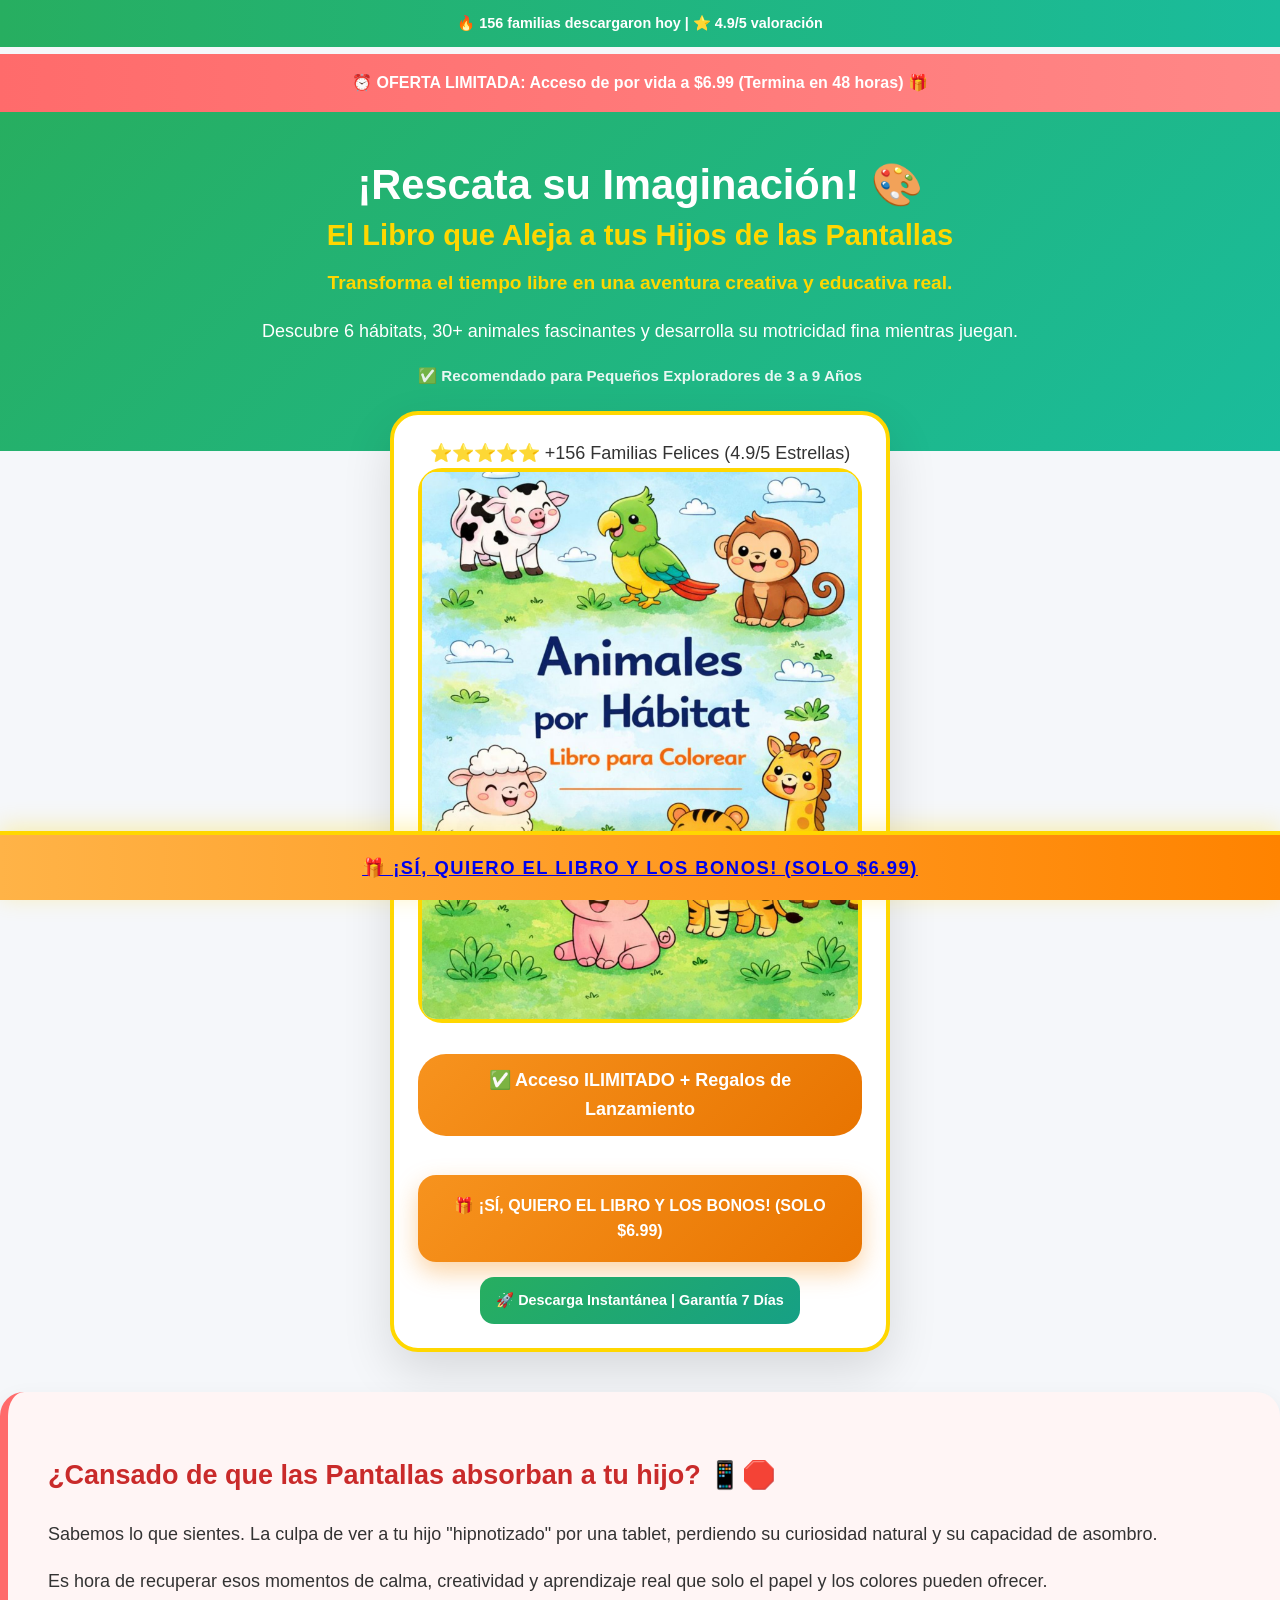
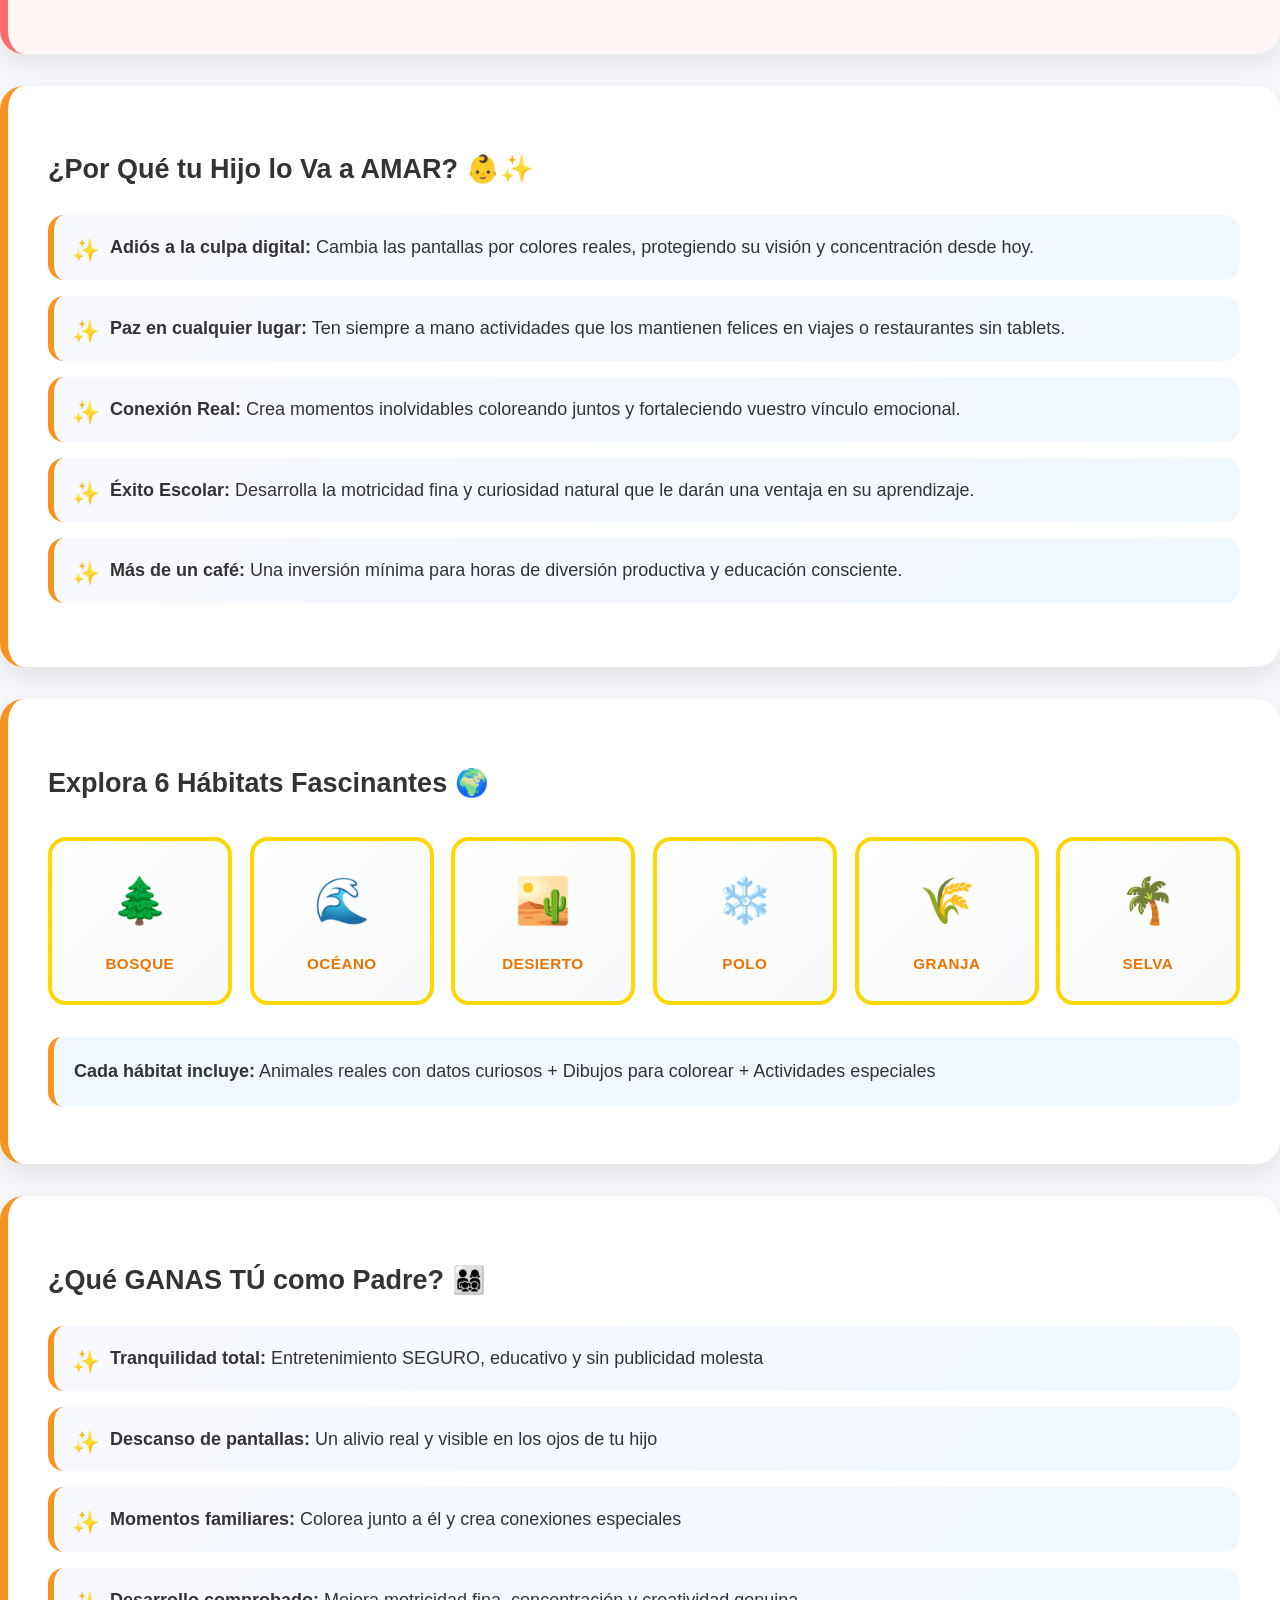
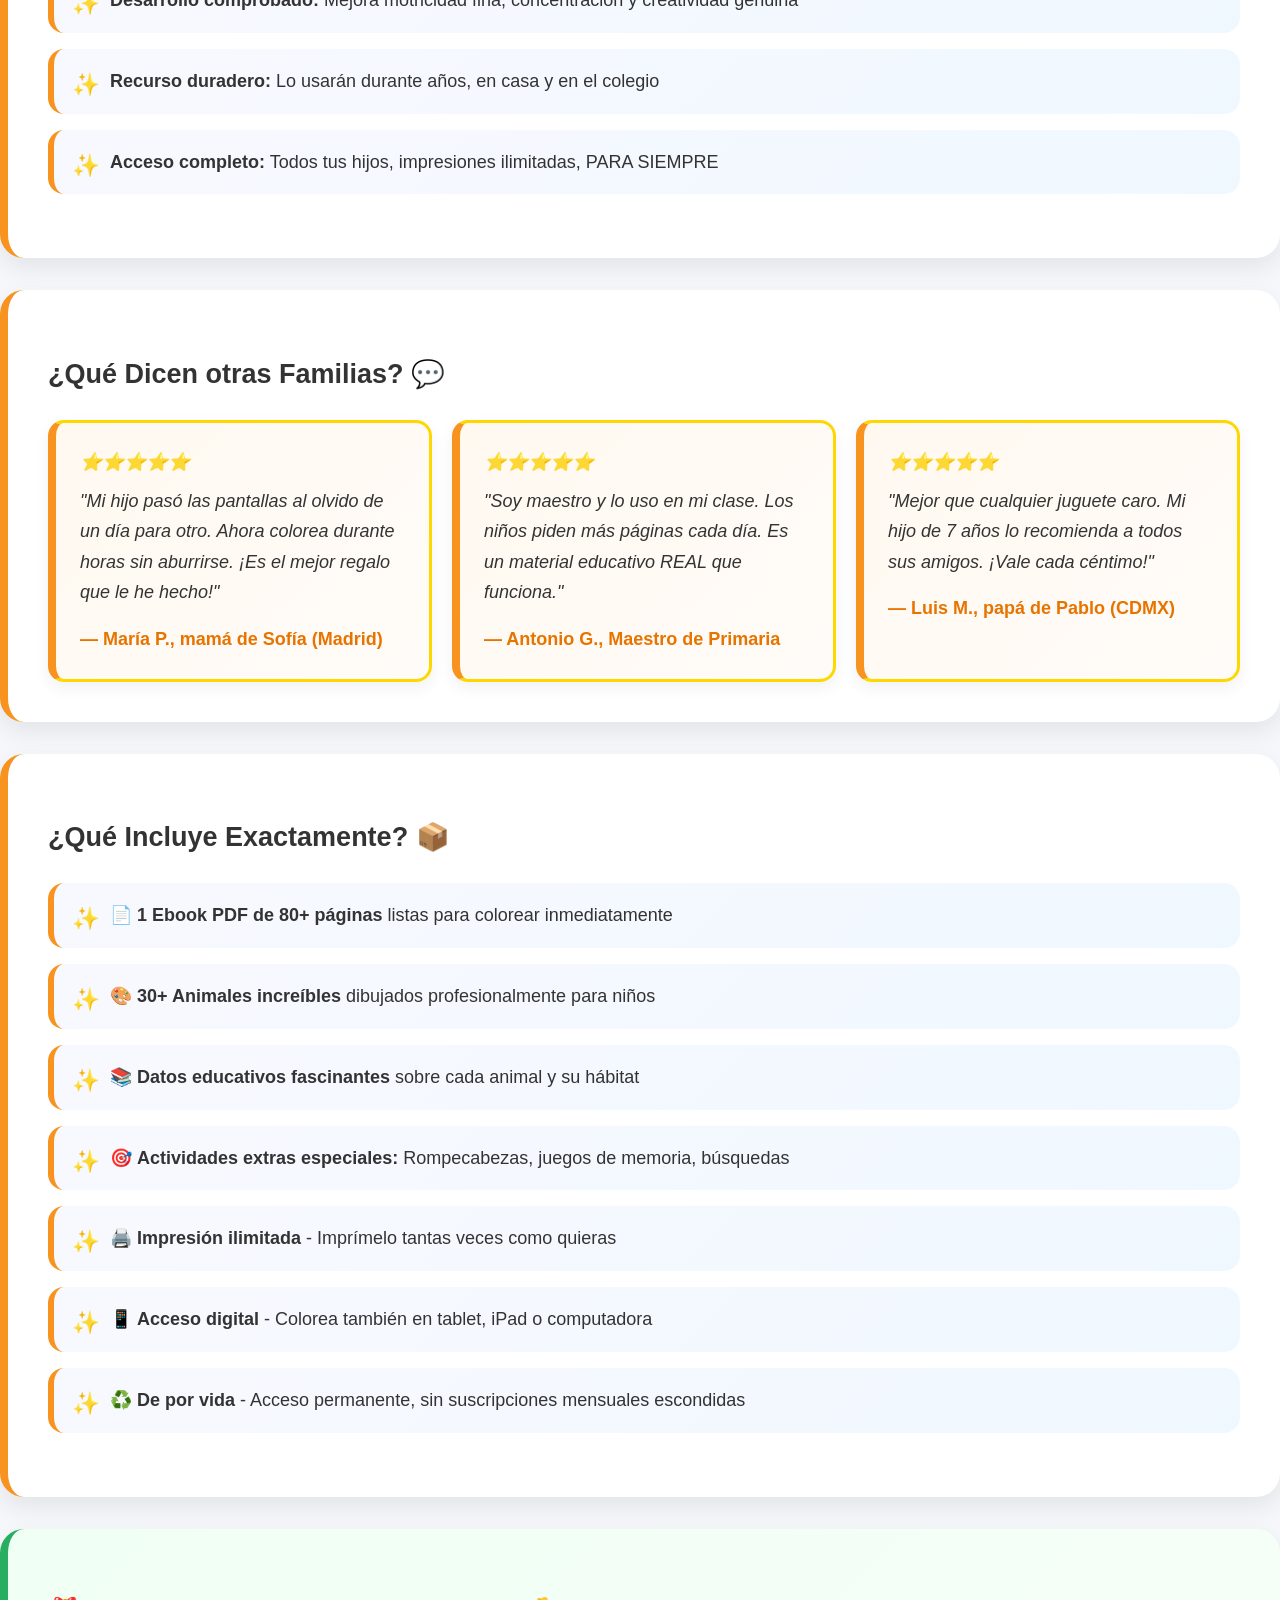
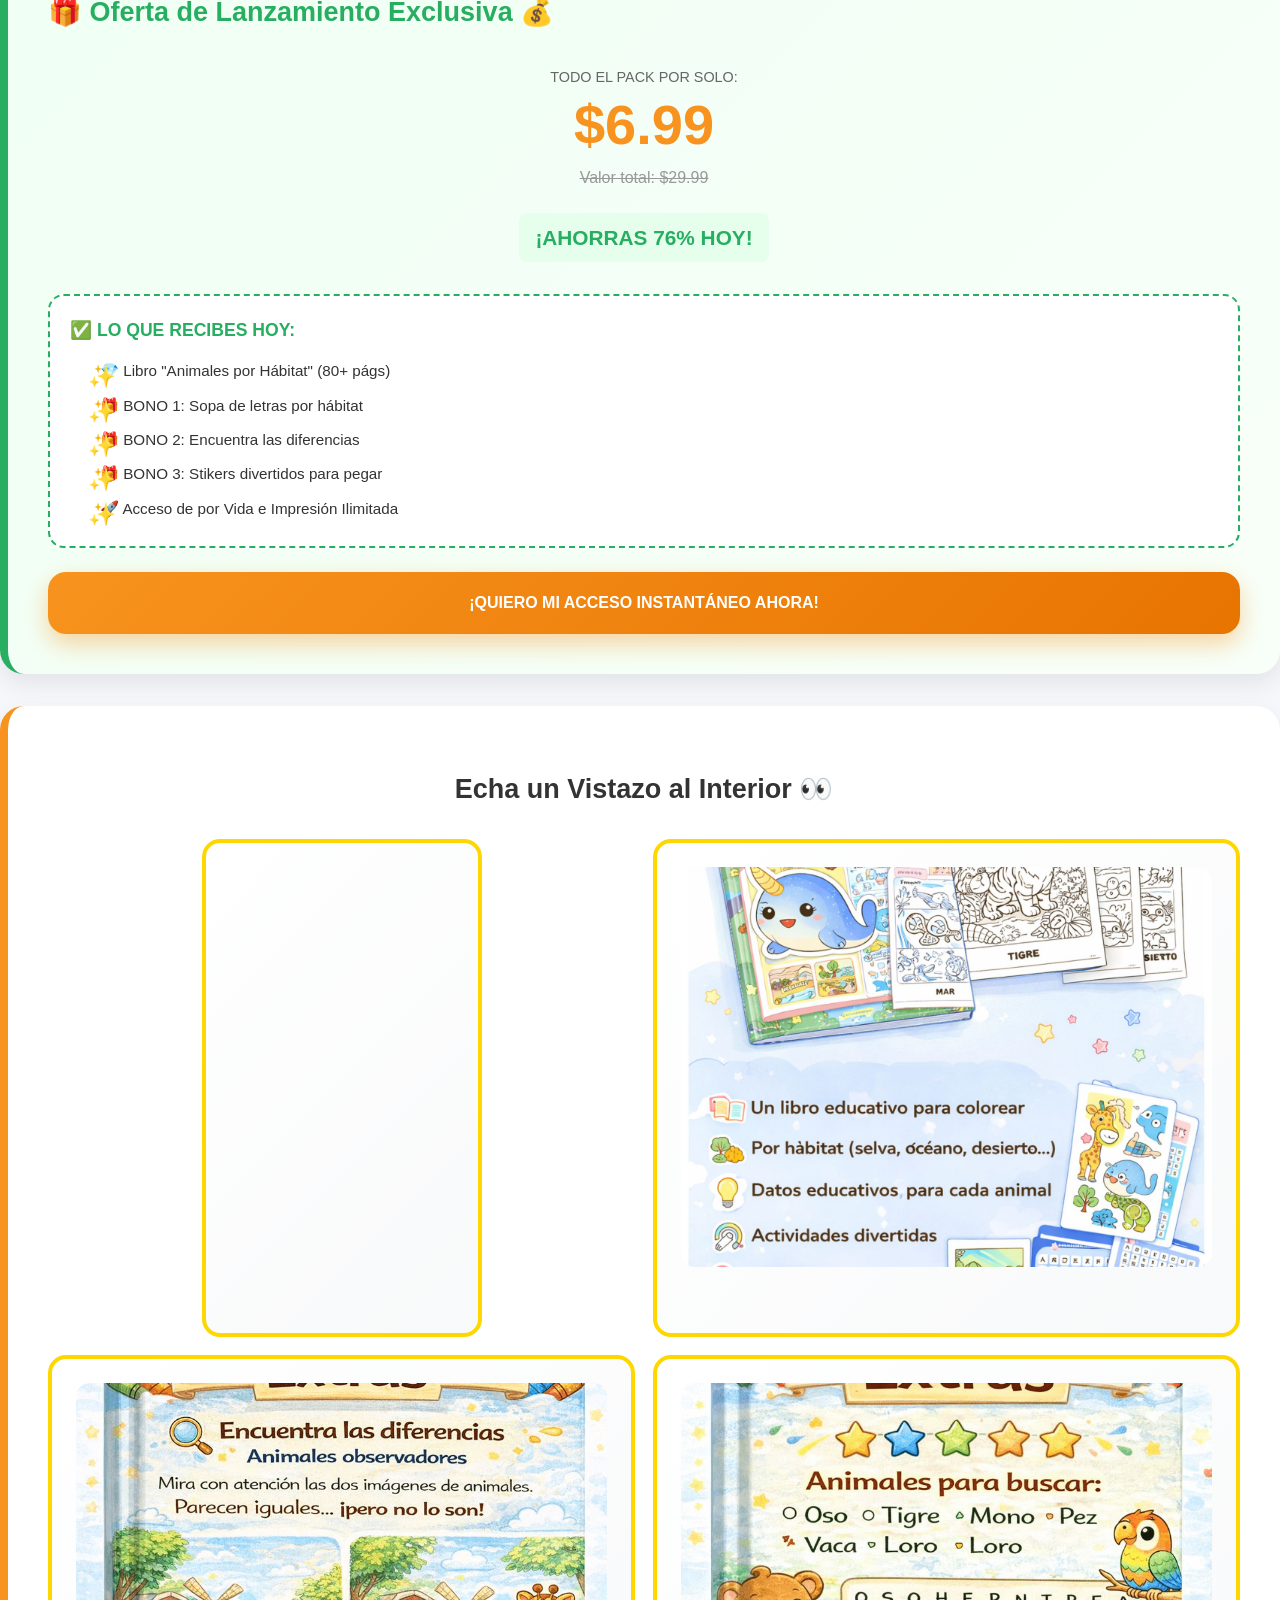
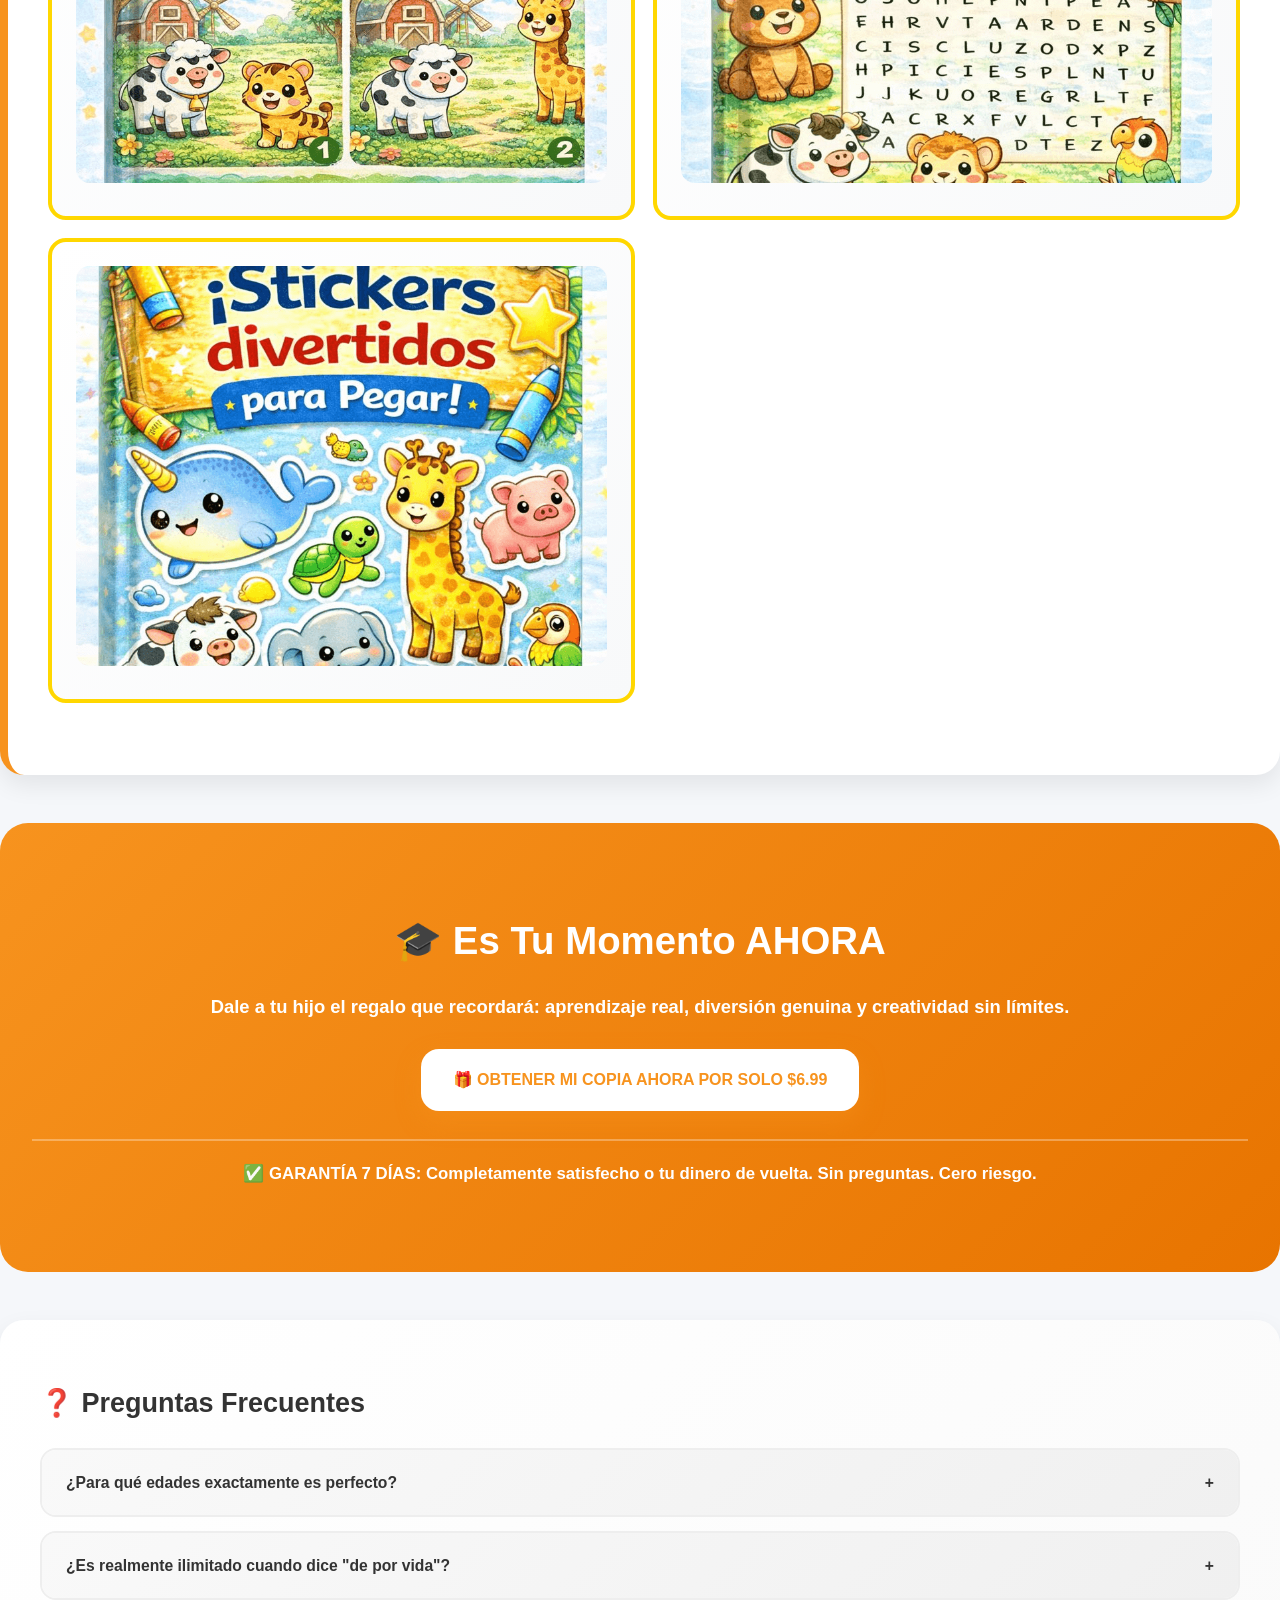
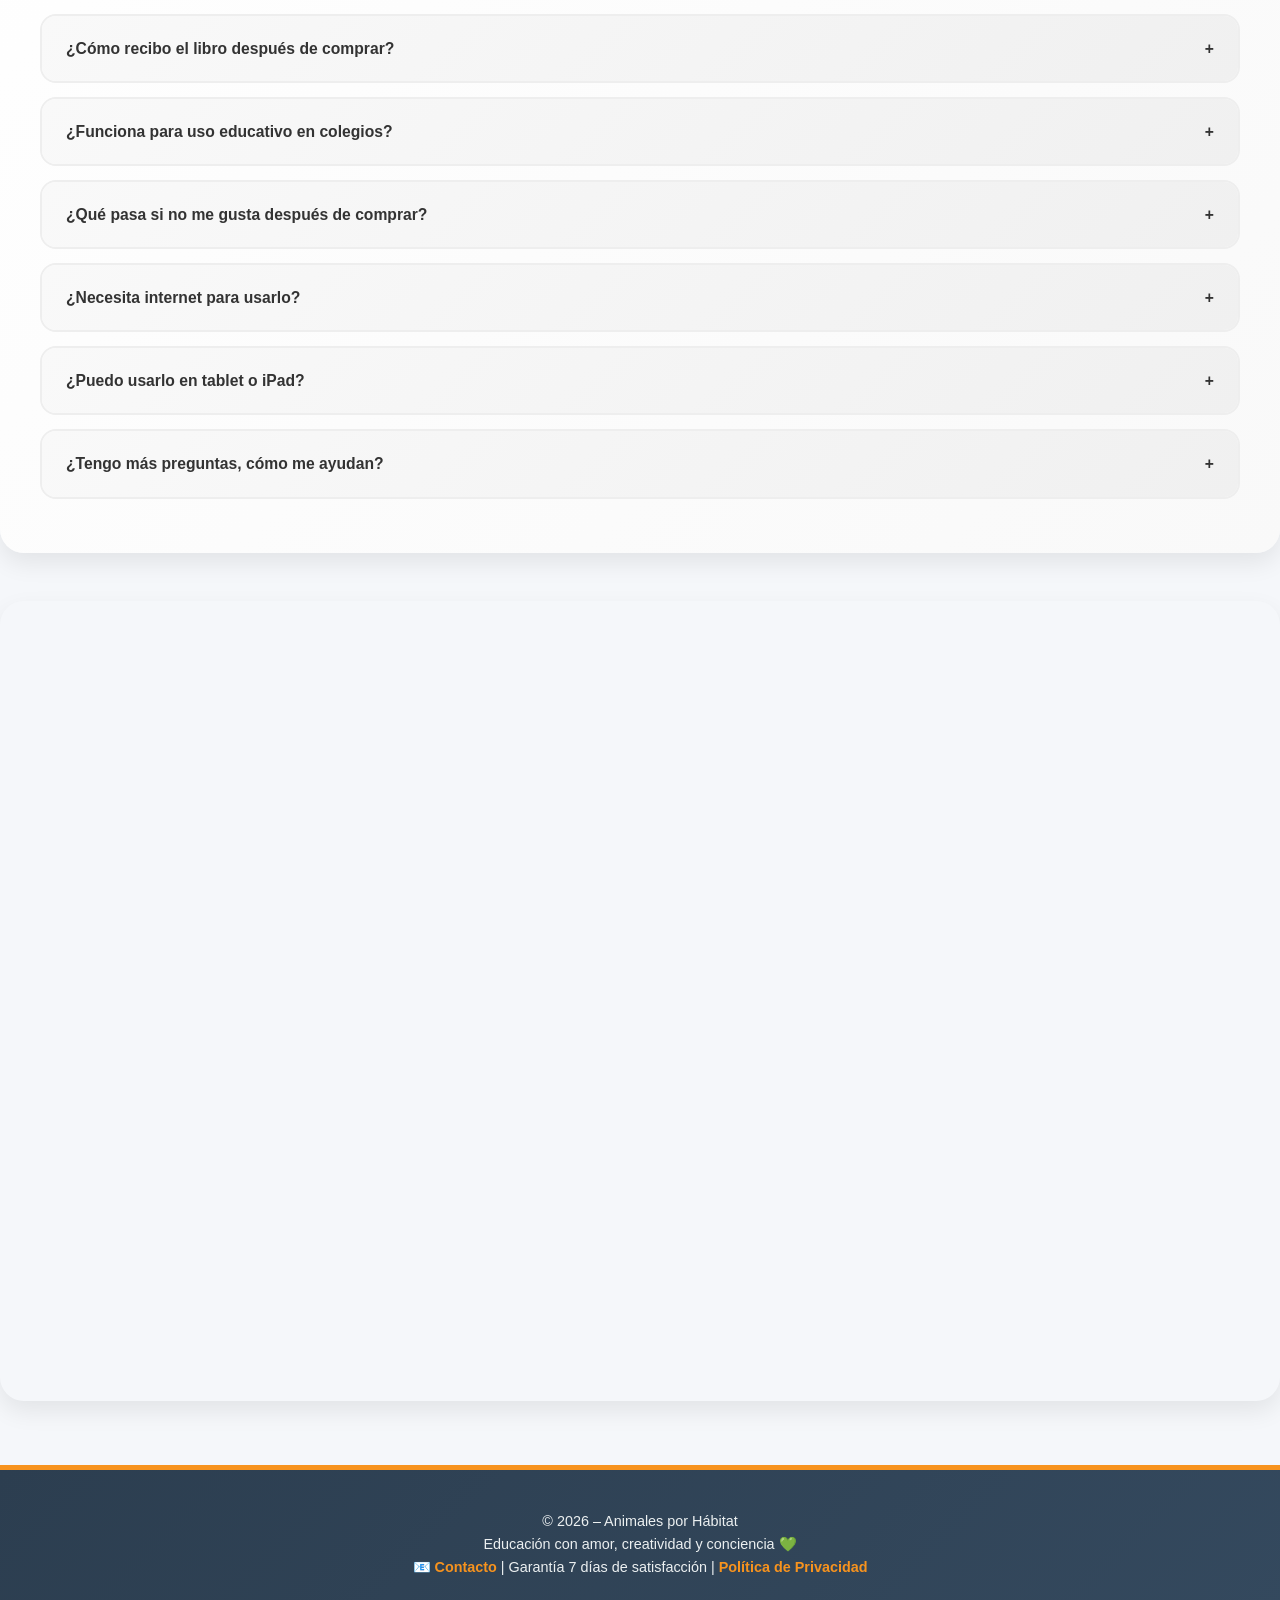
==== commit 7b92da97: "mejor cta 2" ====
--- a/animales-habitat/index.html
+++ b/animales-habitat/index.html
@@ -466,6 +466,7 @@
           <li style="background: none; border: none; padding: 5px 0 5px 30px; margin: 0;">🎁 BONO 1: Sopa de letras por
             hábitat</li>
           <li style="background: none; border: none; padding: 5px 0 5px 30px; margin: 0;">🎁 BONO 2: Encuentra las
+            diferencias</li>
           <li style="background: none; border: none; padding: 5px 0 5px 30px; margin: 0;">🎁 BONO 3: Stikers divertidos
             para pegar</li>
           <li style="background: none; border: none; padding: 5px 0 5px 30px; margin: 0;">🚀 Acceso de por Vida e
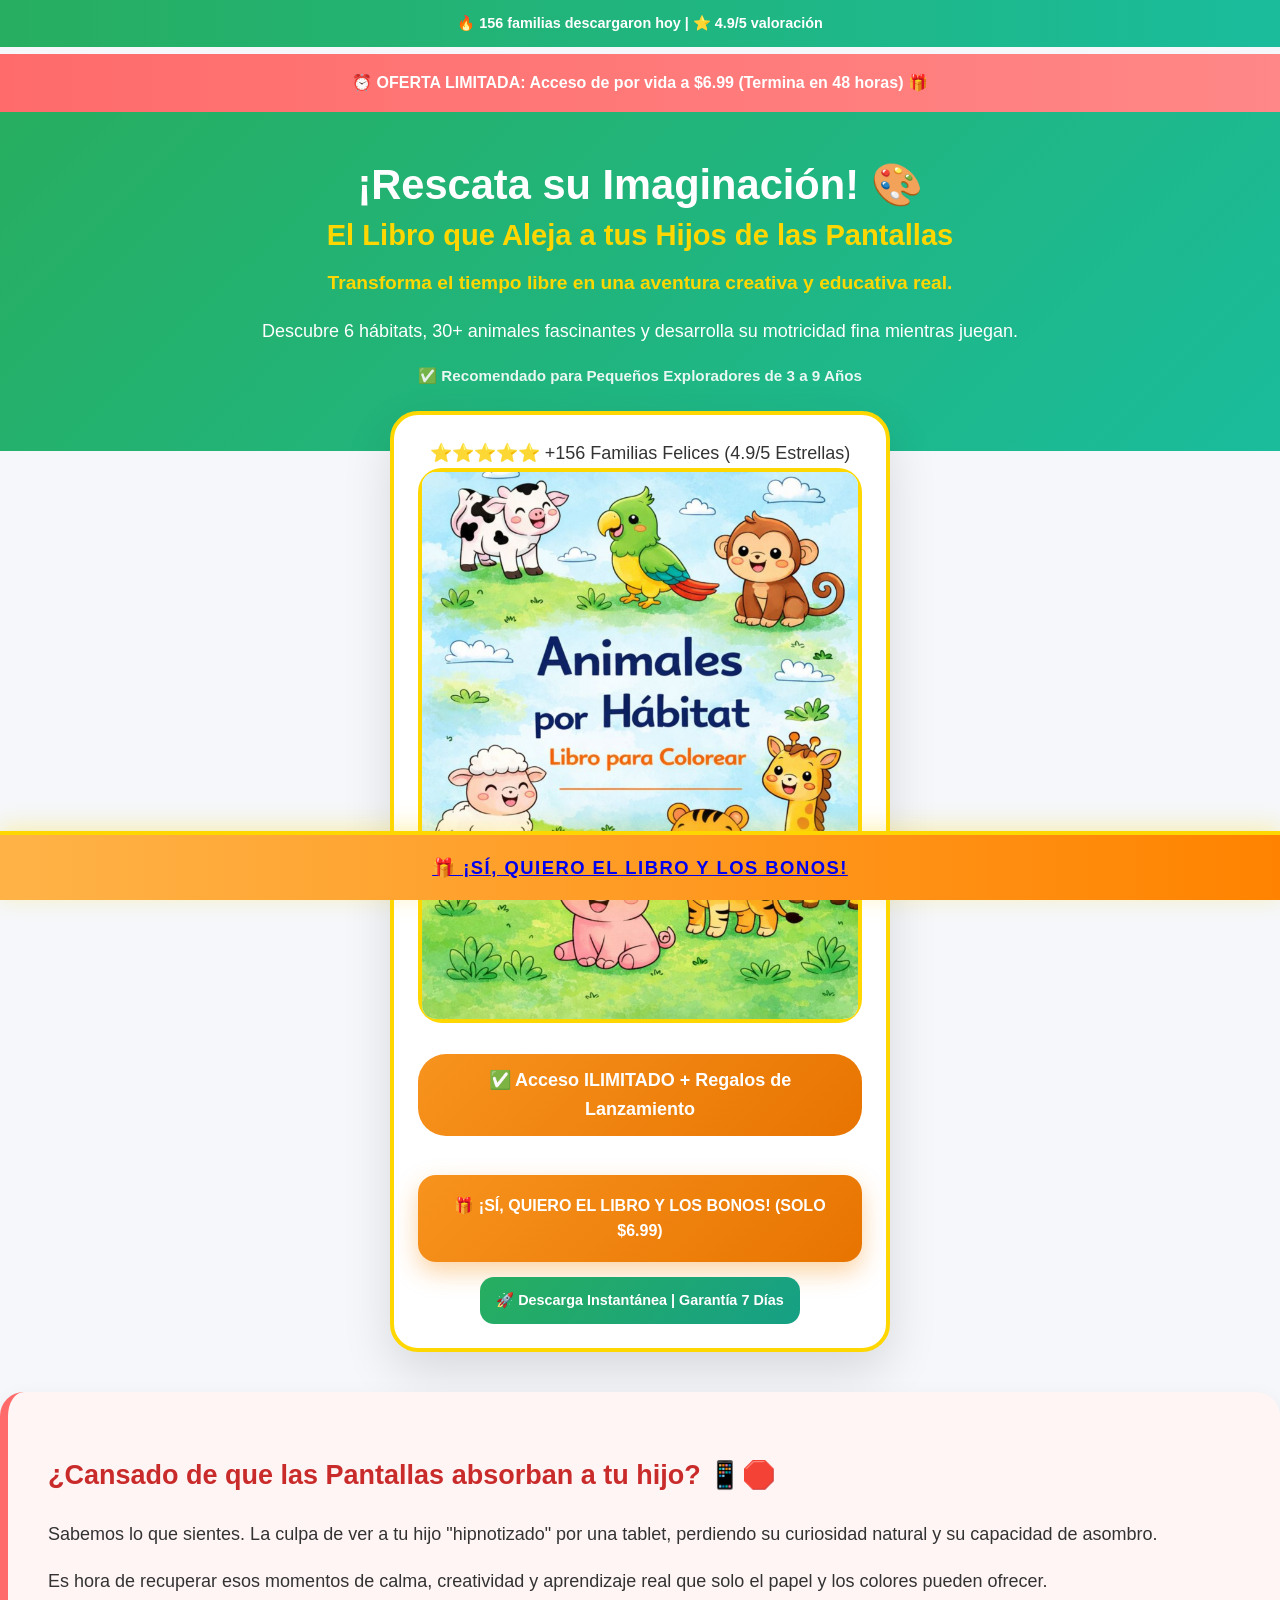
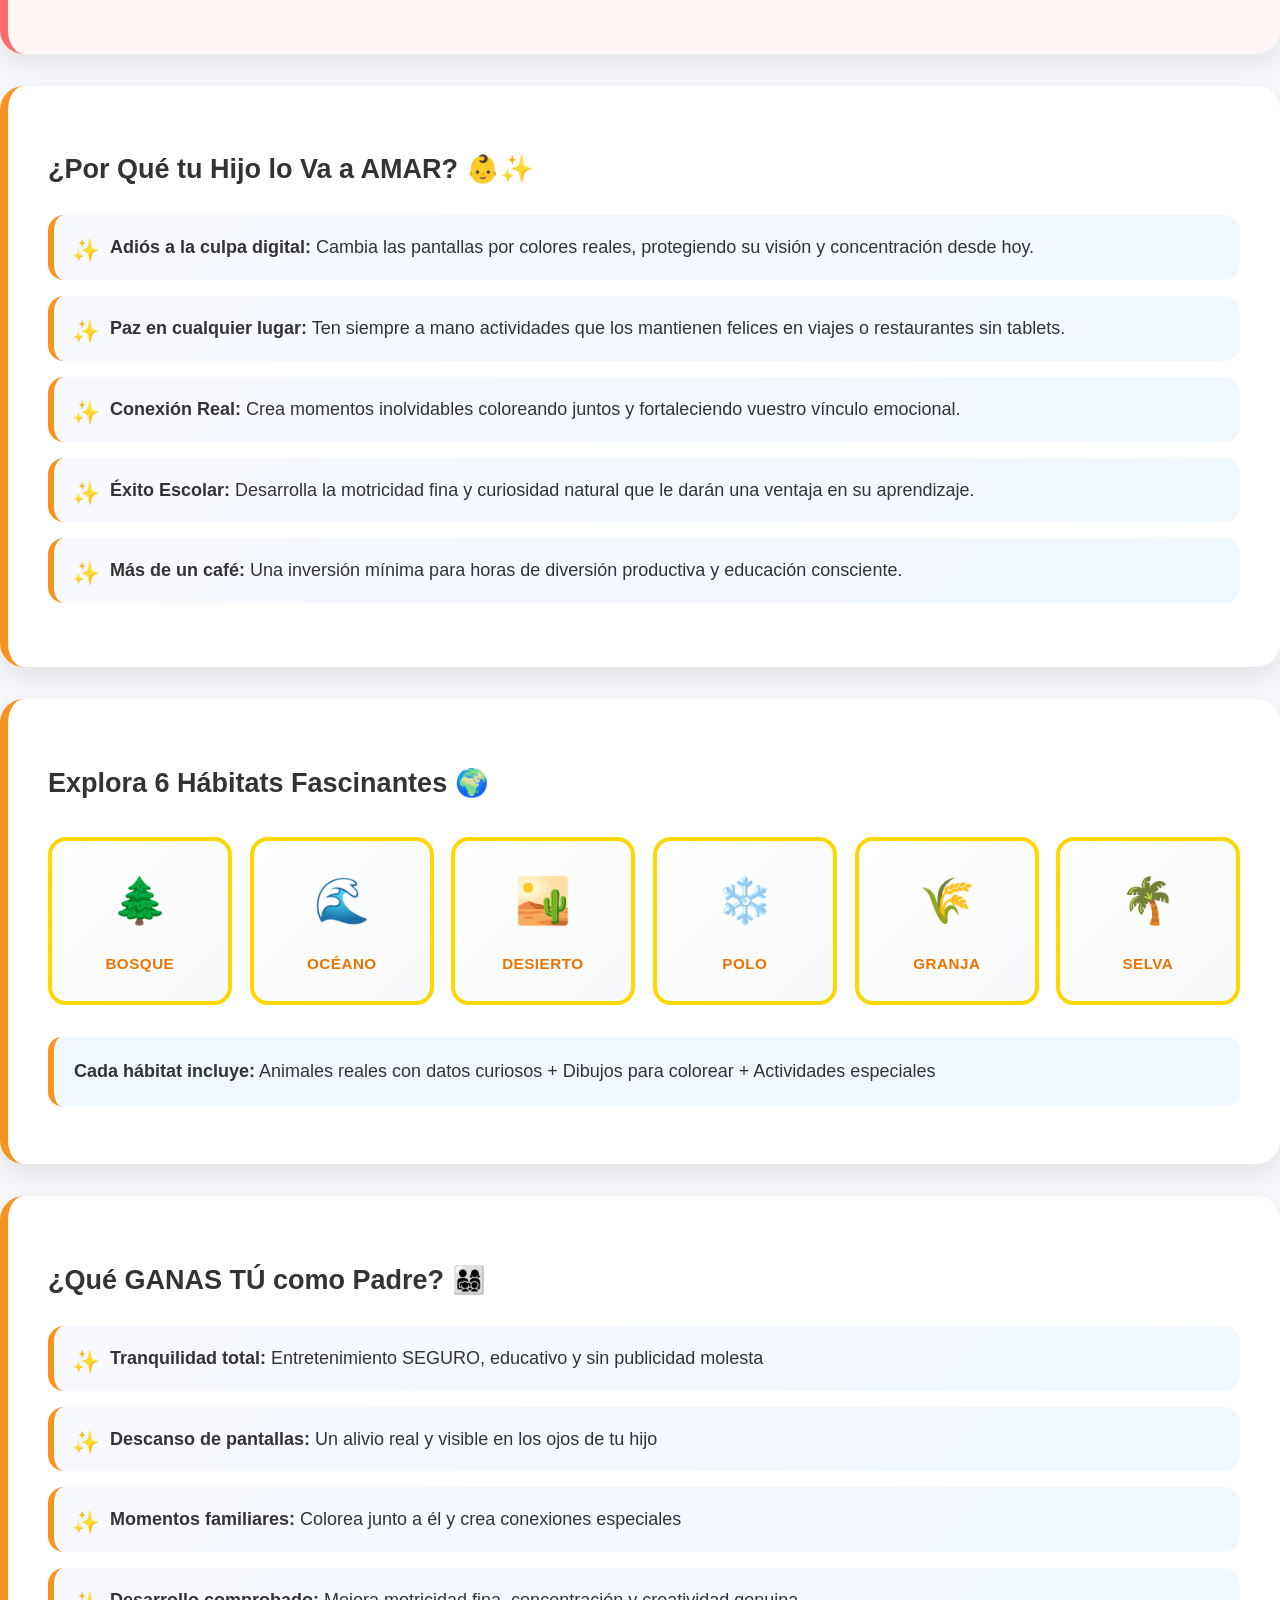
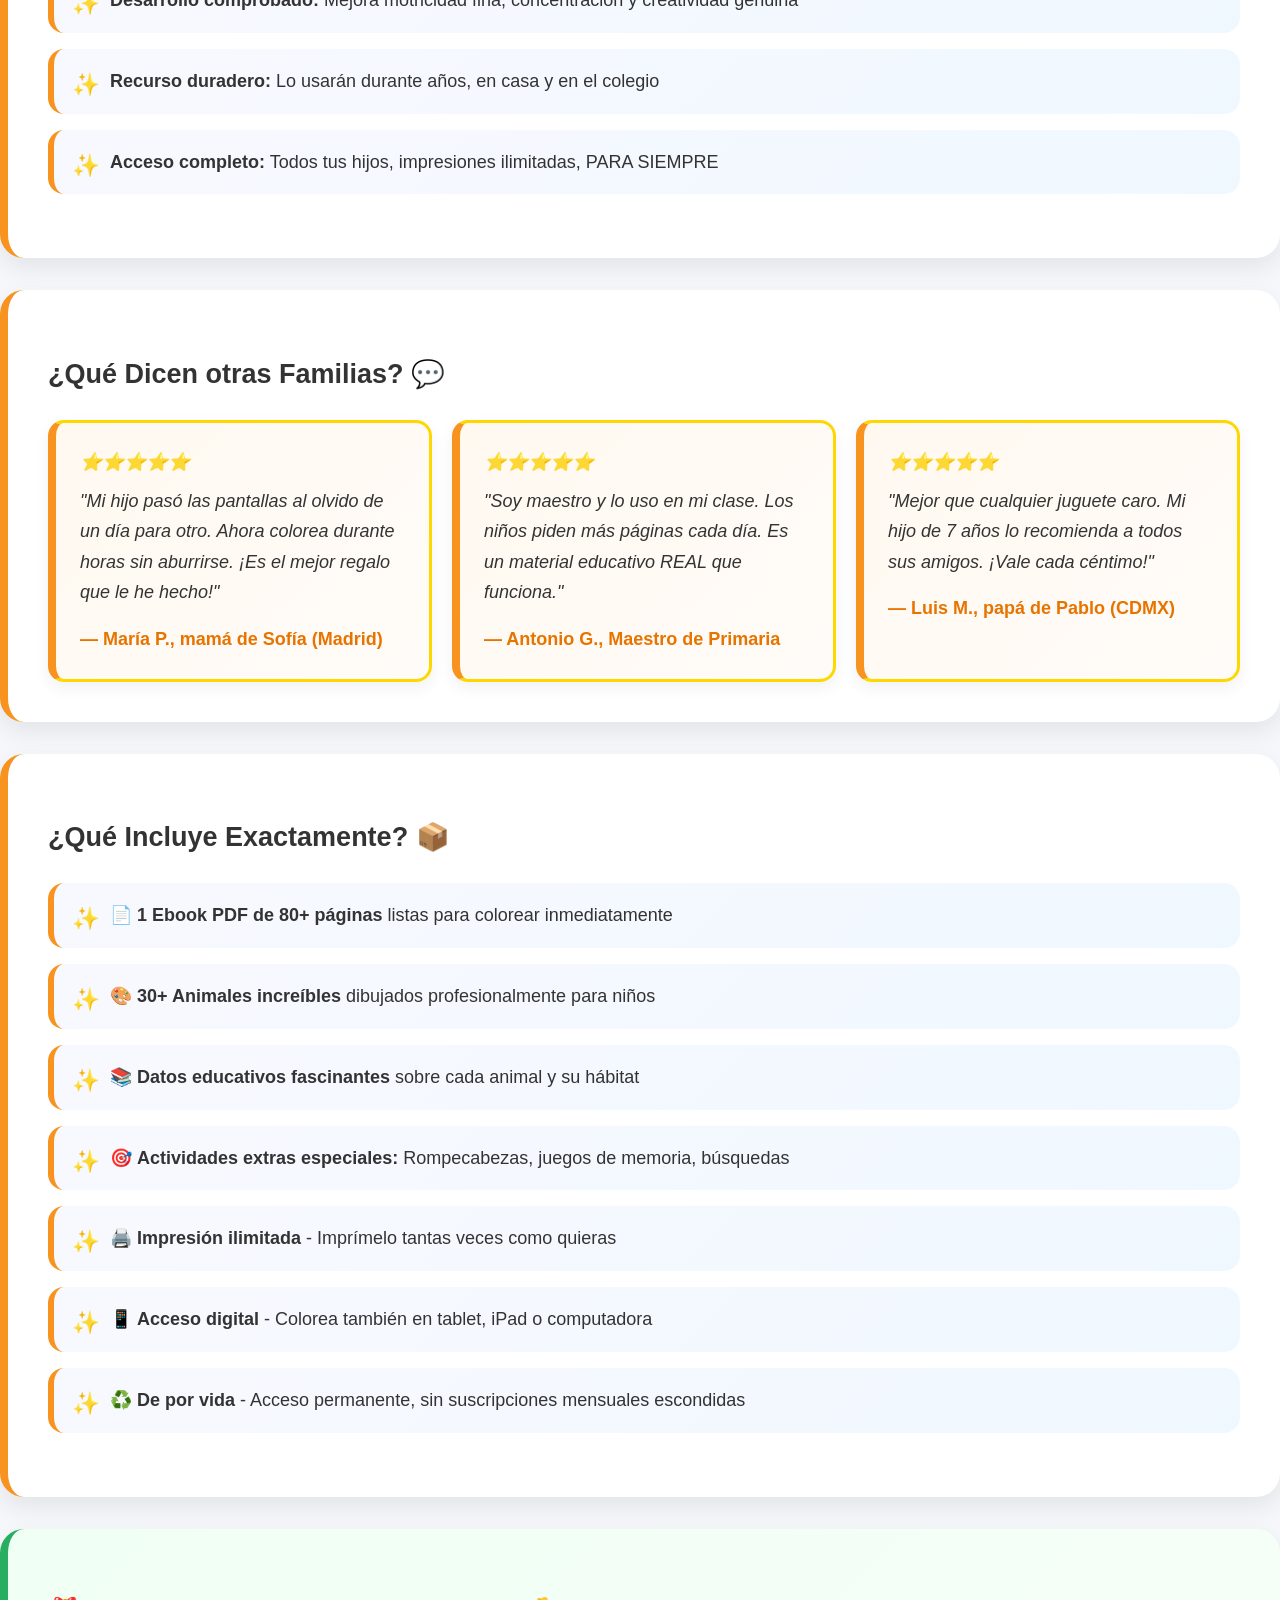
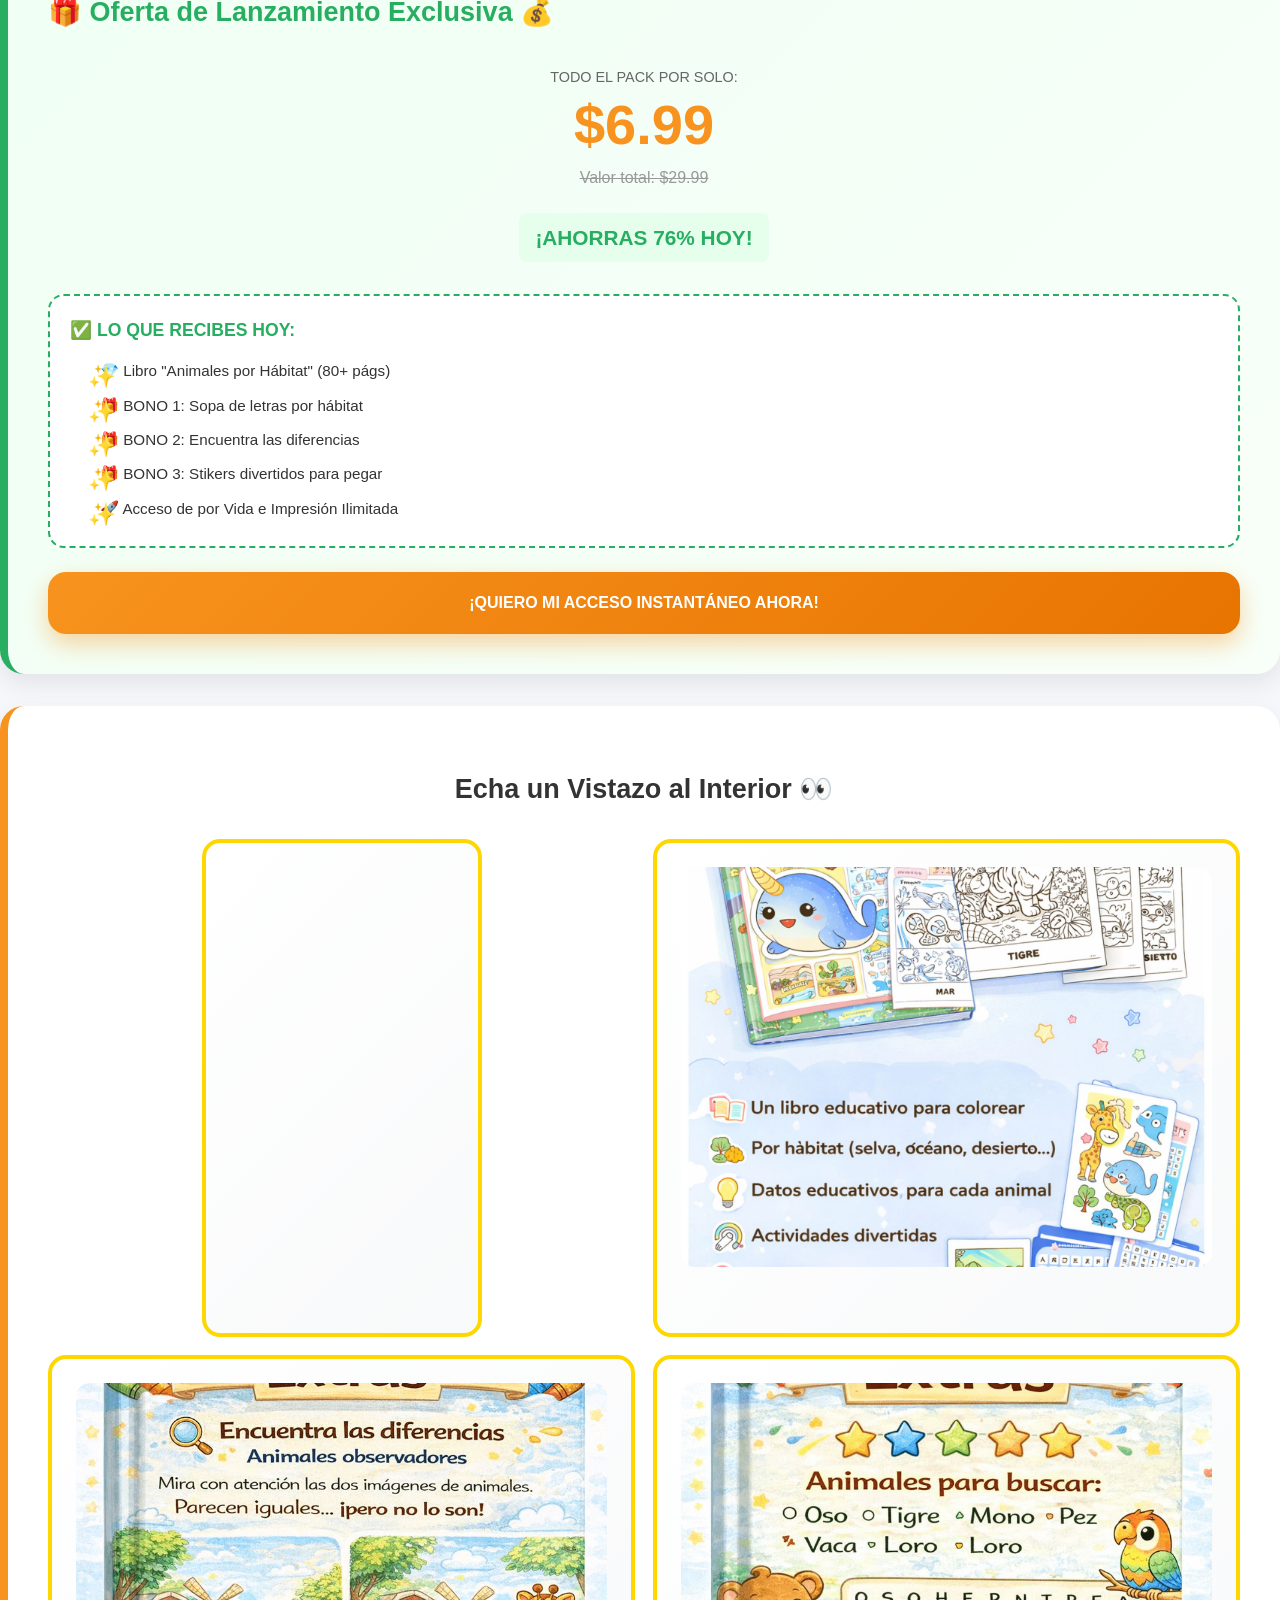
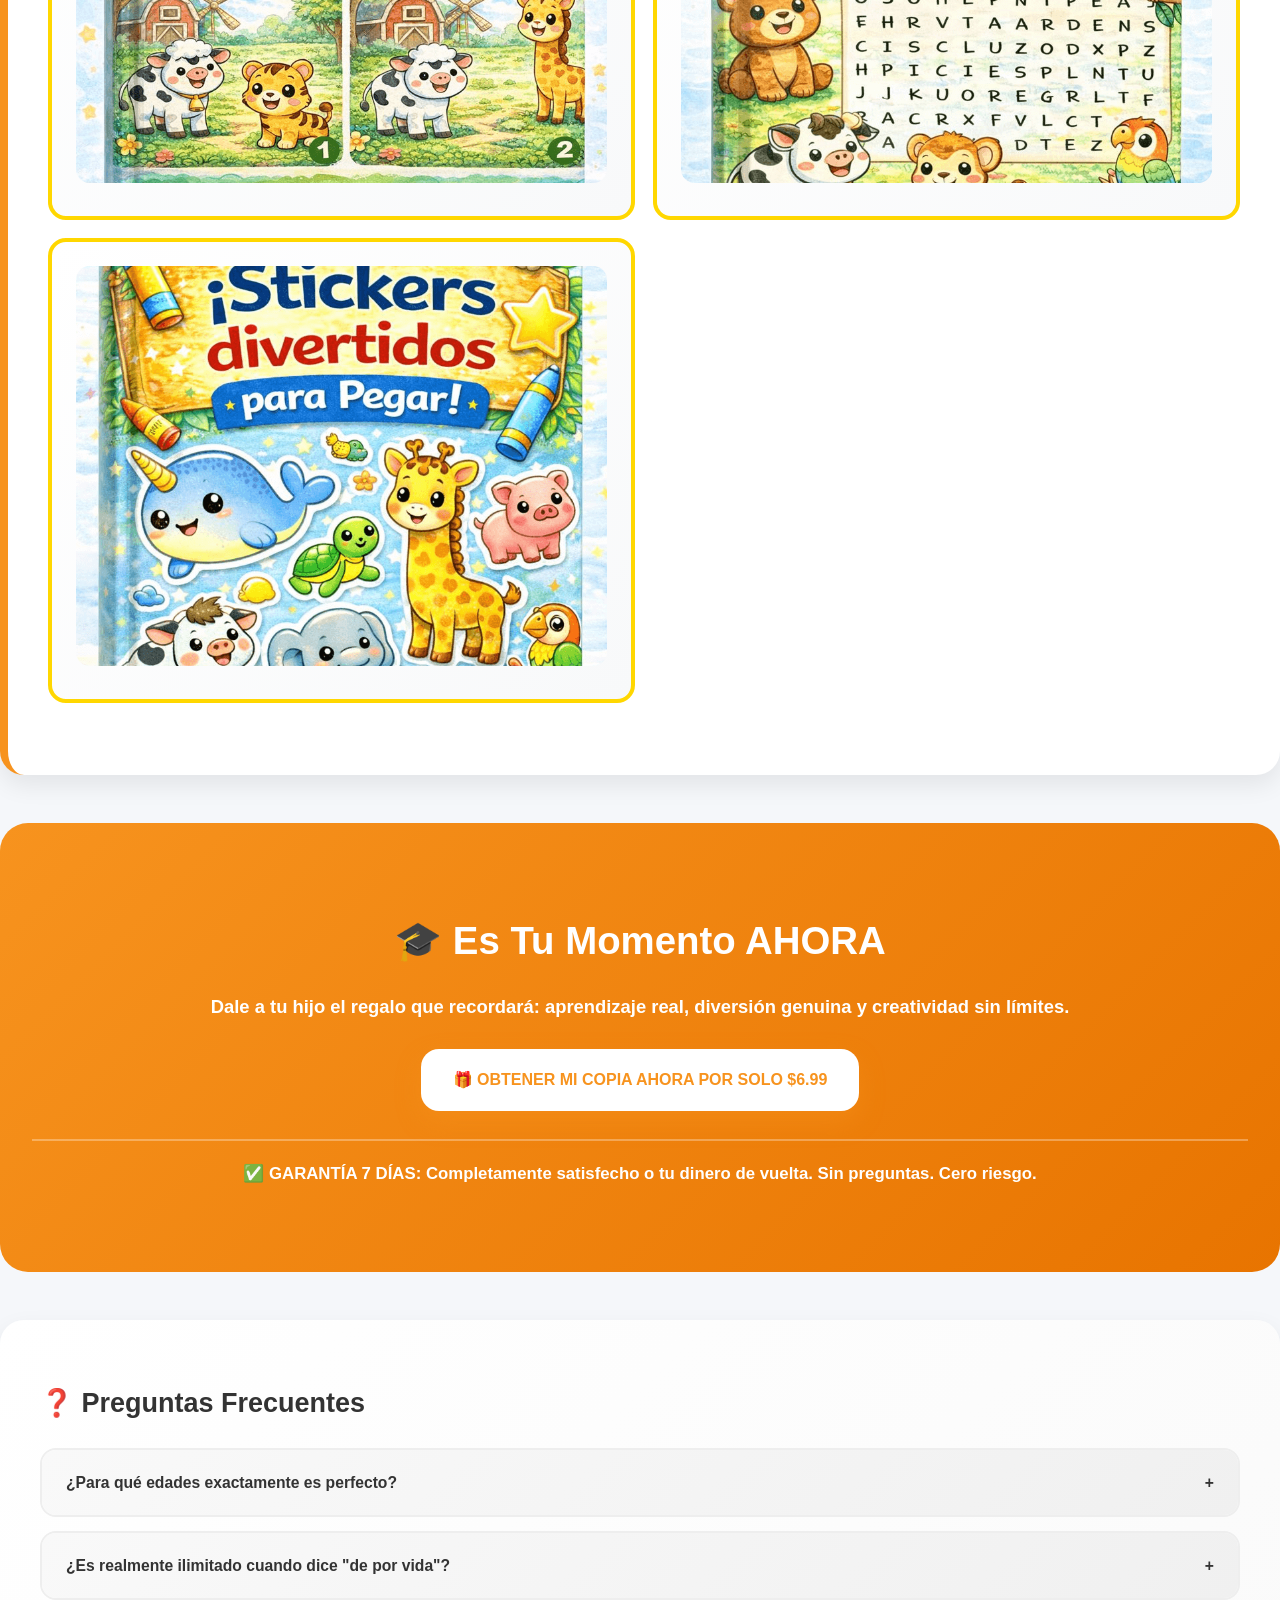
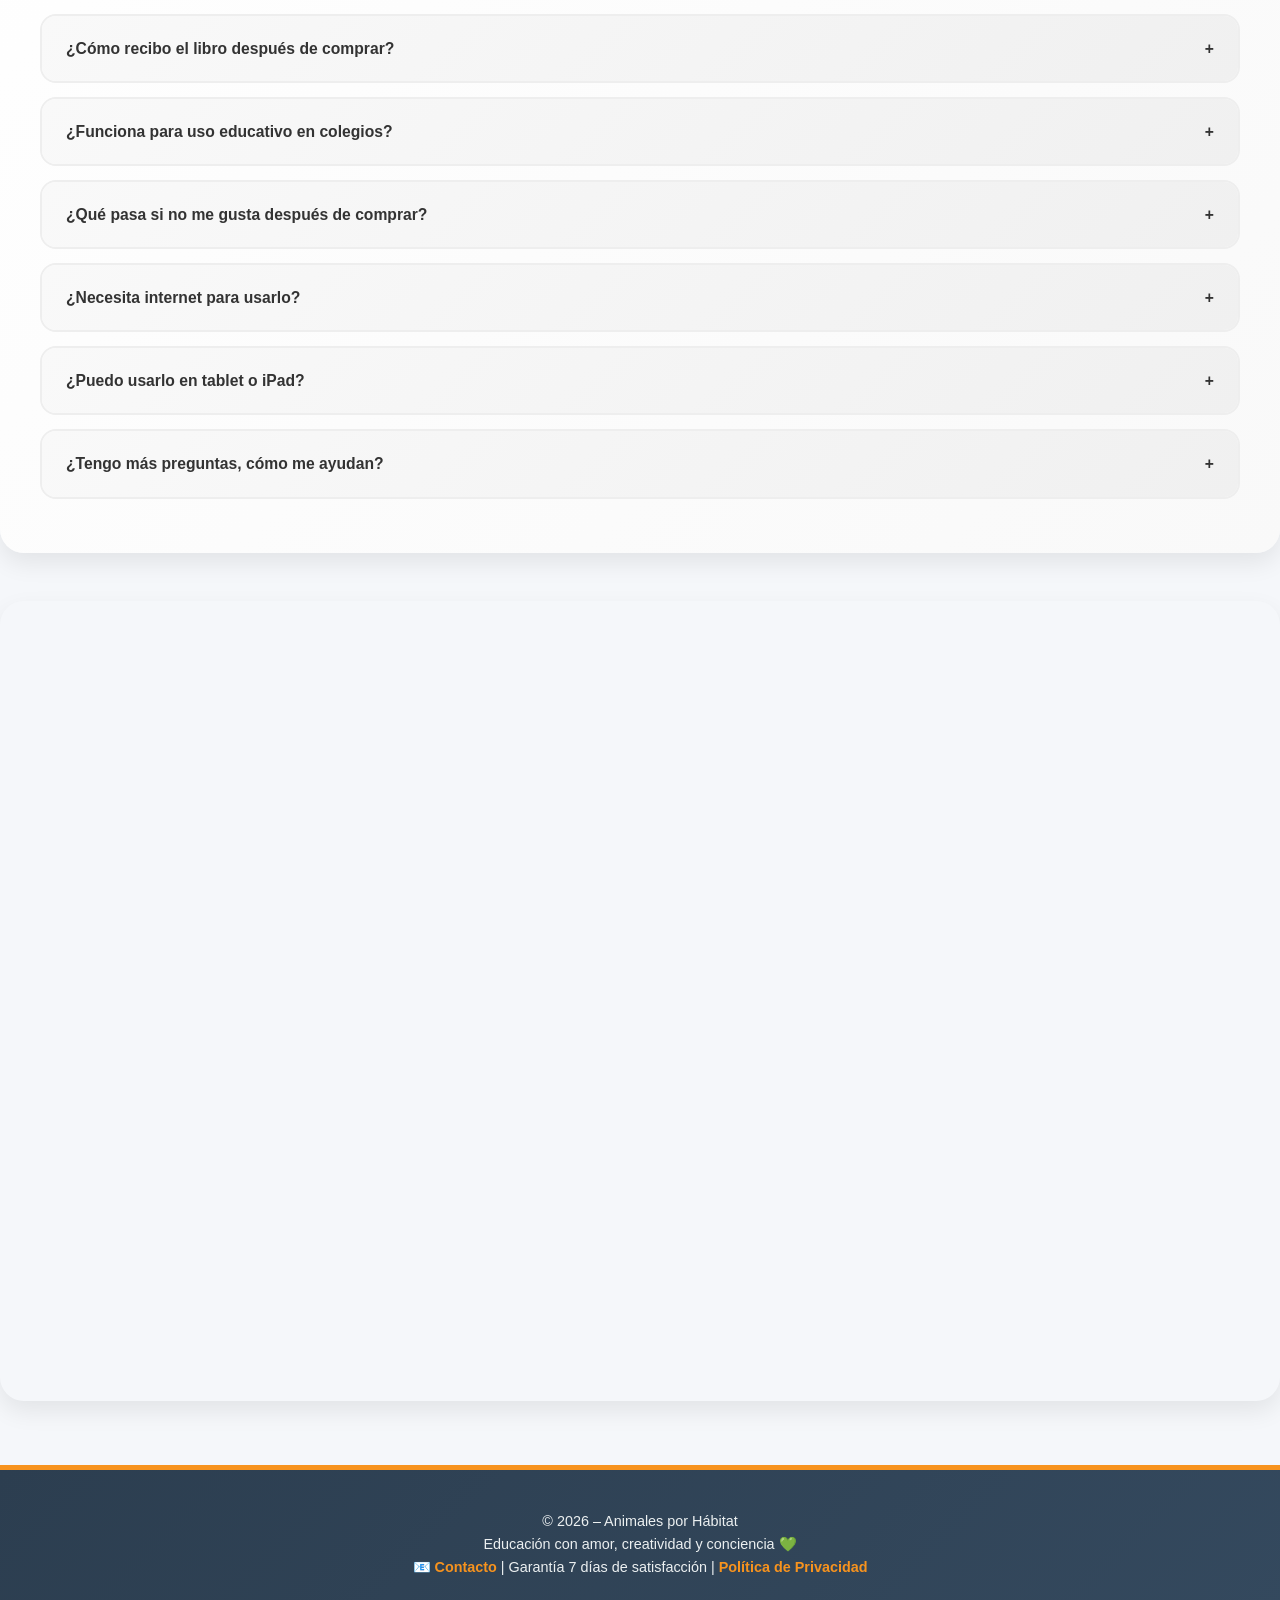
==== commit 76c8b0a4: "correccion a titulo boton comprea" ====
--- a/animales-habitat/index.html
+++ b/animales-habitat/index.html
@@ -641,7 +641,7 @@
 
   <div class="fixed-bottom-btn">
     <a href="https://pay.hotmart.com/O103935436Y" target="_blank" rel="noopener">
-      🎁 ¡SÍ, QUIERO EL LIBRO Y LOS BONOS! (SOLO $6.99)
+      🎁 ¡SÍ, QUIERO EL LIBRO Y LOS BONOS!
     </a>
   </div>
   <script src="scripts.js" defer></script>
